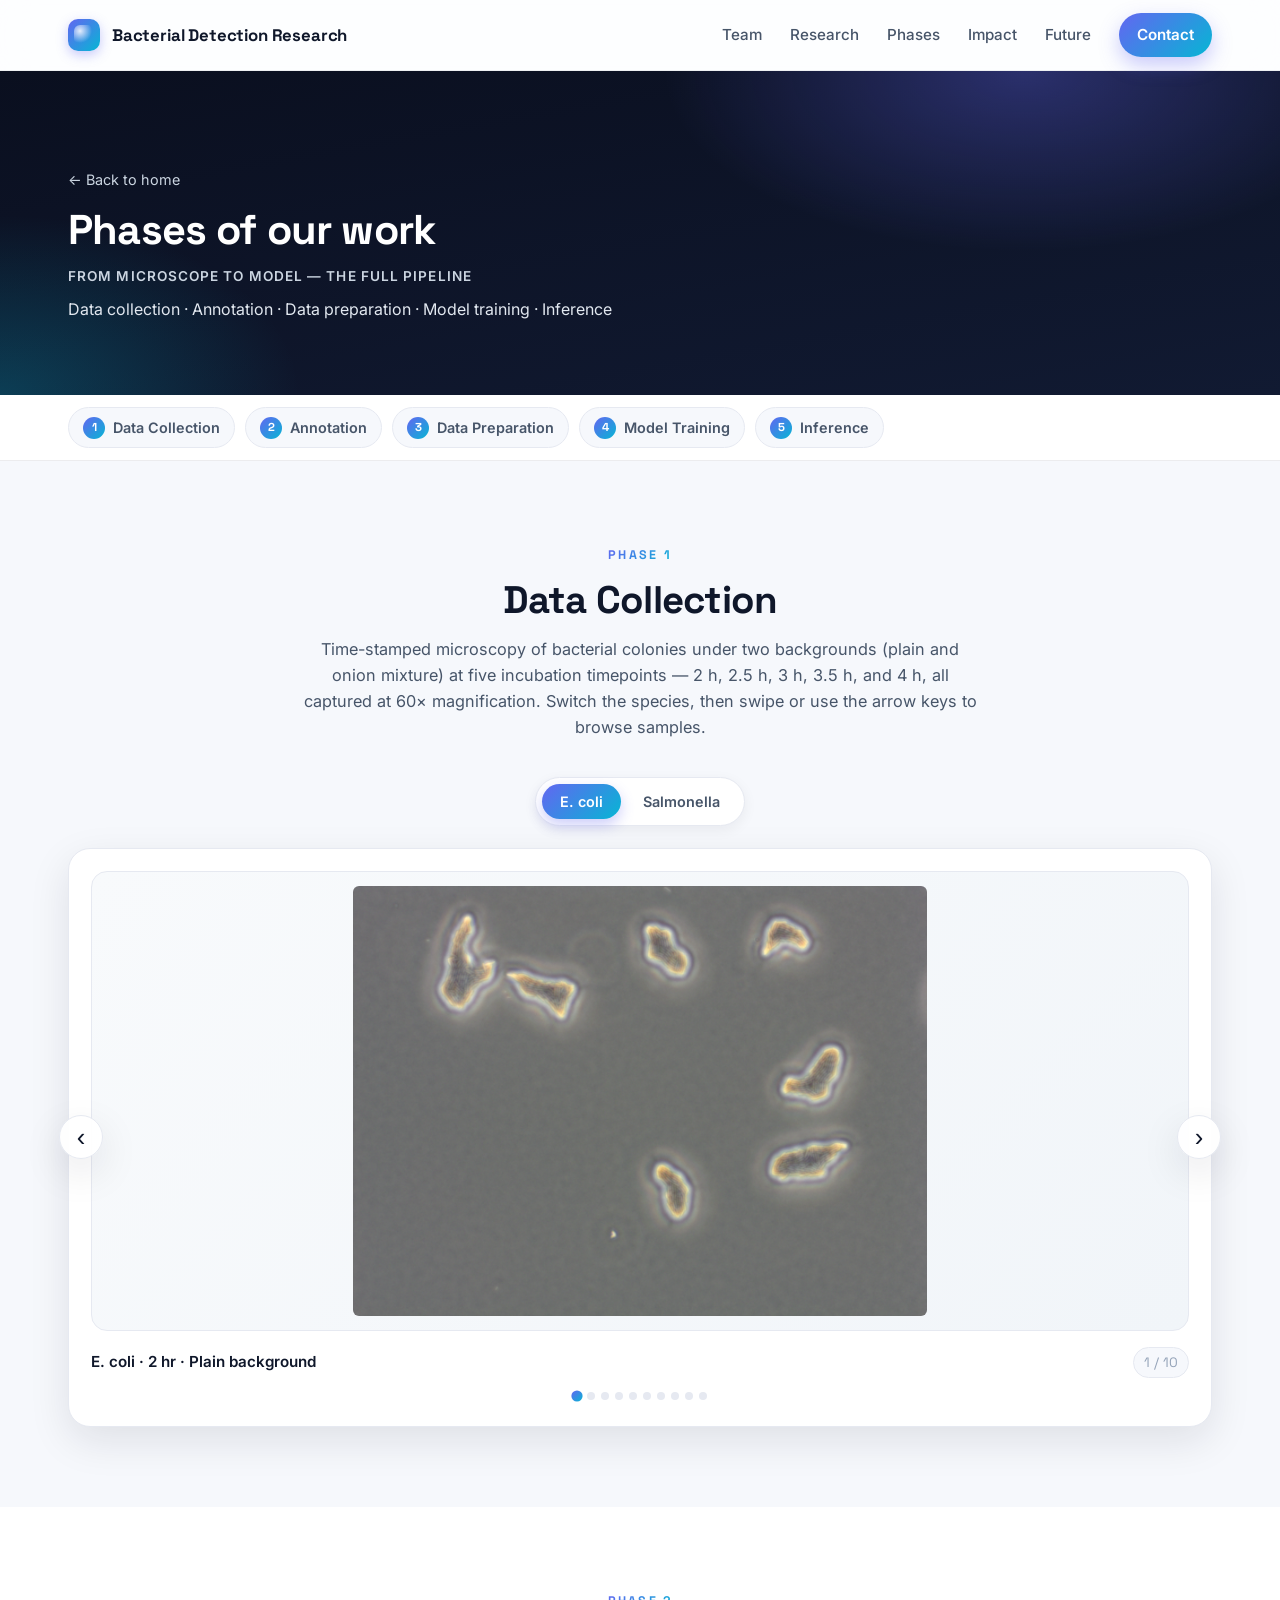
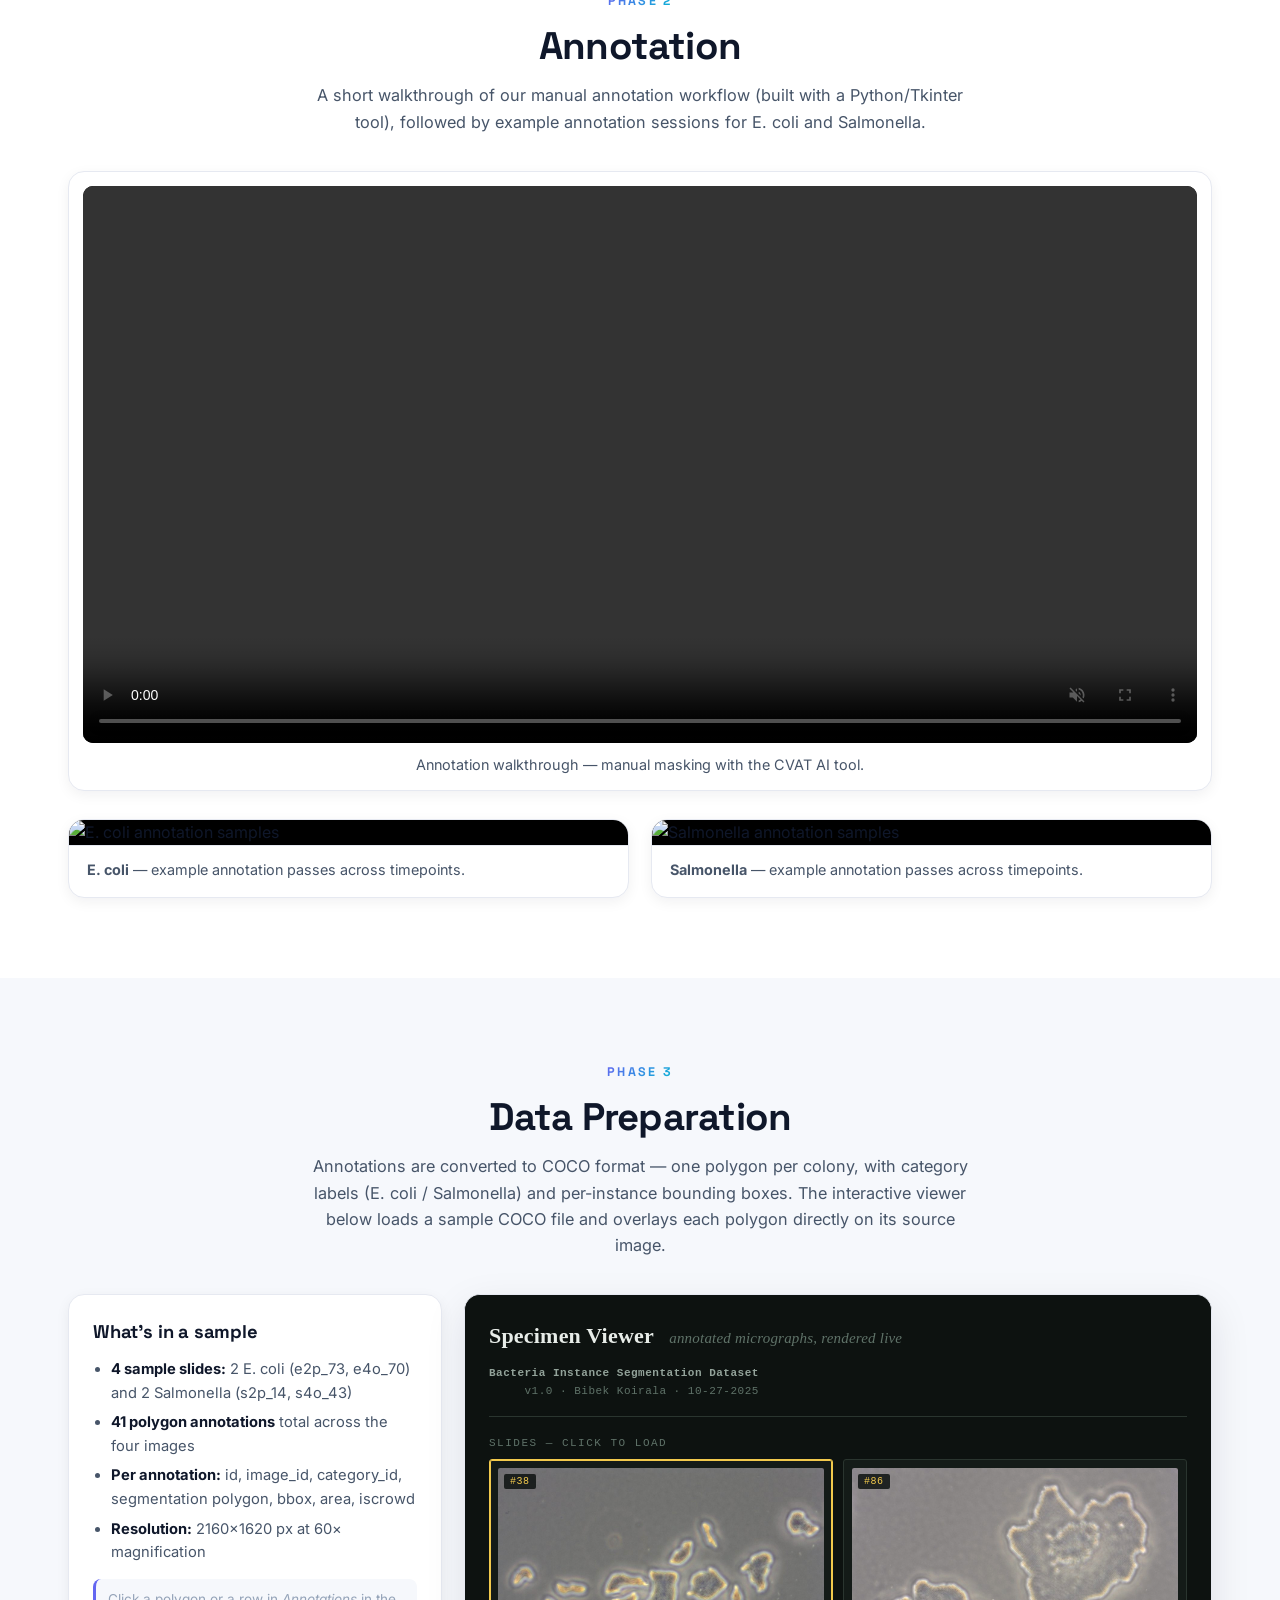
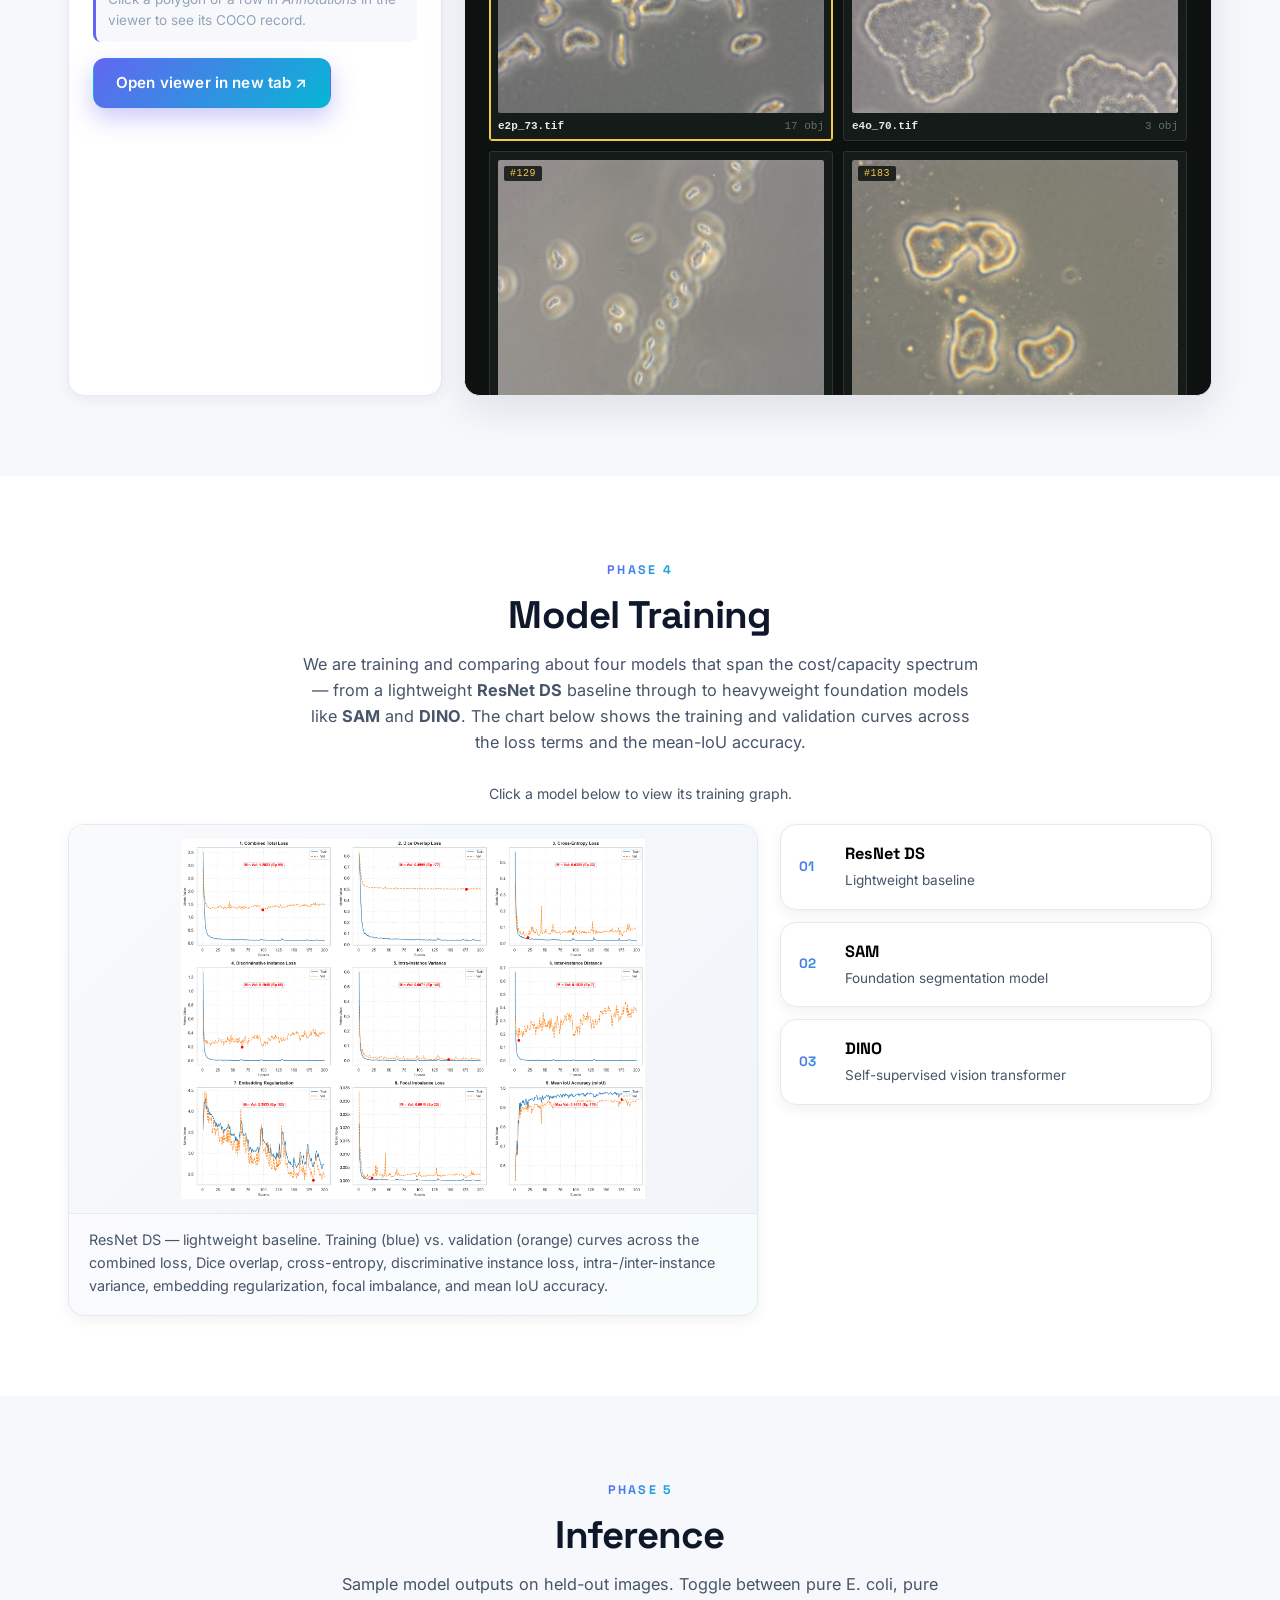
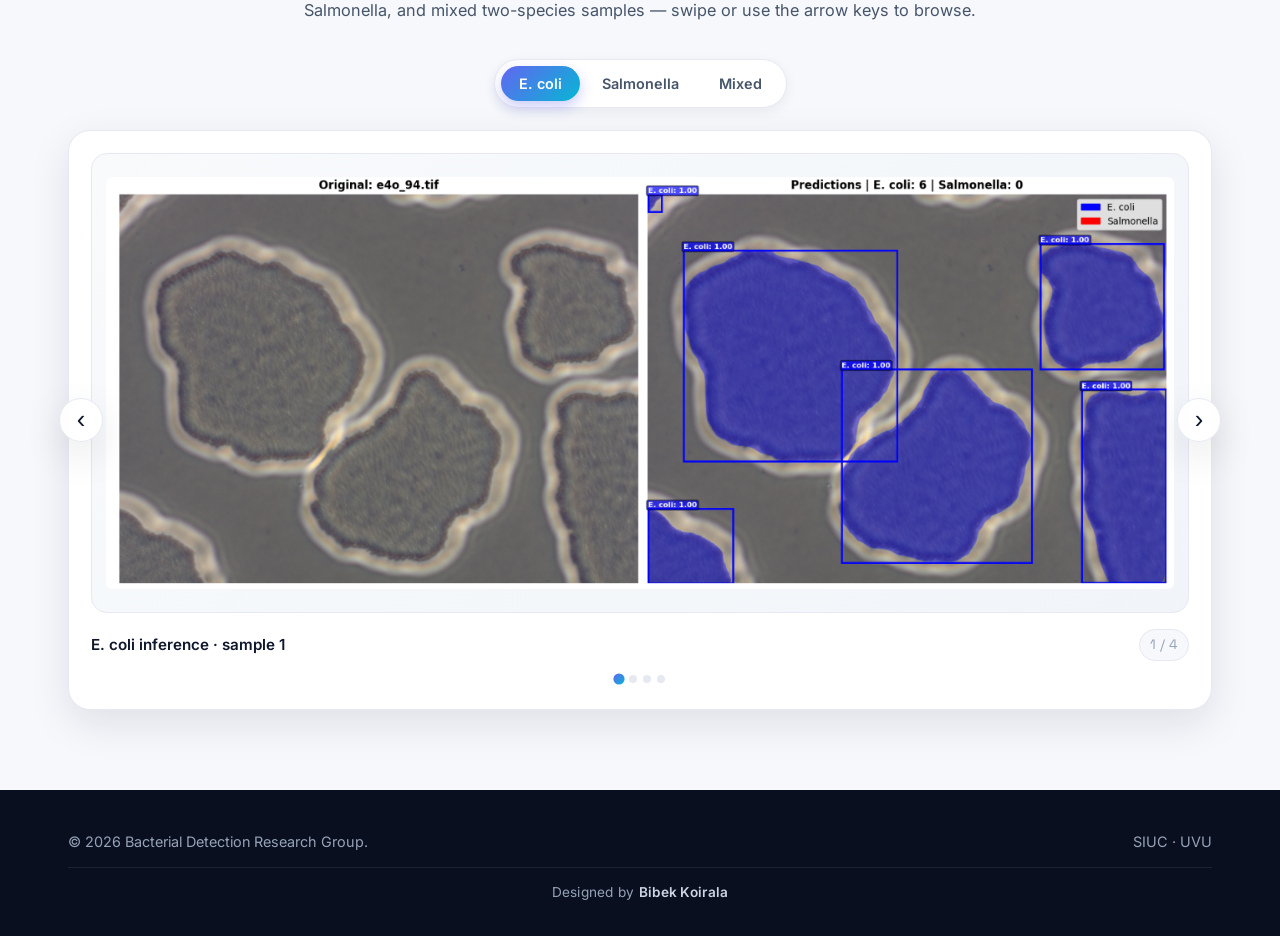
==== phases.html @ 39204893 "new added phases" ====
<!DOCTYPE html>
<html lang="en">
<head>
  <meta charset="UTF-8" />
  <meta name="viewport" content="width=device-width, initial-scale=1" />
  <title>Phases of our work — Bacterial Detection Research Group</title>
  <link rel="preconnect" href="https://fonts.googleapis.com">
  <link rel="preconnect" href="https://fonts.gstatic.com" crossorigin>
  <link href="https://fonts.googleapis.com/css2?family=Inter:wght@400;500;600;700;800&family=Space+Grotesk:wght@500;600;700&display=swap" rel="stylesheet">
  <link rel="stylesheet" href="css/style.css" />
</head>
<body>
  <header class="site-header">
    <div class="container nav">
      <a href="index.html" class="brand">
        <span class="brand-dot"></span>
        <span>Bacterial Detection Research</span>
      </a>
      <nav class="nav-links">
        <a href="index.html#team">Team</a>
        <a href="index.html#research">Research</a>
        <a href="phases.html">Phases</a>
        <a href="index.html#impact">Impact</a>
        <a href="index.html#future">Future</a>
        <a href="index.html#contact" class="nav-cta">Contact</a>
      </nav>
    </div>
  </header>

  <section class="detail-hero">
    <div class="container">
      <a href="index.html" class="back-link">&larr; Back to home</a>
      <h1>Phases of our work</h1>
      <div class="meta">From microscope to model — the full pipeline</div>
      <div class="authors">Data collection · Annotation · Data preparation · Model training · Inference</div>
    </div>
  </section>

  <nav class="phase-nav">
    <div class="container phase-nav-inner">
      <a href="#phase-collection" class="phase-pill"><span class="phase-num">1</span> Data Collection</a>
      <a href="#phase-annotation" class="phase-pill"><span class="phase-num">2</span> Annotation</a>
      <a href="#phase-preparation" class="phase-pill"><span class="phase-num">3</span> Data Preparation</a>
      <a href="#phase-model" class="phase-pill"><span class="phase-num">4</span> Model Training</a>
      <a href="#phase-inference" class="phase-pill"><span class="phase-num">5</span> Inference</a>
    </div>
  </nav>

  <!-- Phase 1 -->
  <section id="phase-collection" class="phase-section reveal">
    <div class="container">
      <div class="phase-head">
        <div class="phase-badge">Phase 1</div>
        <h2 class="section-title">Data Collection</h2>
        <p class="section-sub">
          Time-stamped microscopy of bacterial colonies under two backgrounds (plain and onion mixture) at five
          incubation timepoints &mdash; 2&nbsp;h, 2.5&nbsp;h, 3&nbsp;h, 3.5&nbsp;h, and 4&nbsp;h, all captured at 60&times; magnification.
          Switch the species, then swipe or use the arrow keys to browse samples.
        </p>
      </div>

      <div class="segmented" role="tablist" aria-label="Species">
        <button class="seg-btn active" data-target="collection" data-species="ecoli" role="tab">E.&nbsp;coli</button>
        <button class="seg-btn"        data-target="collection" data-species="salm"  role="tab">Salmonella</button>
      </div>

      <div class="carousel" data-carousel="collection" tabindex="0" aria-roledescription="carousel">
        <button class="car-nav prev" data-carousel-prev aria-label="Previous">&#8249;</button>
        <button class="car-nav next" data-carousel-next aria-label="Next">&#8250;</button>
        <div class="car-frame"><img class="car-img" alt="" /></div>
        <div class="car-meta">
          <div class="car-caption" data-caption></div>
          <div class="car-counter" data-counter></div>
        </div>
        <div class="car-dots" data-dots></div>
      </div>
    </div>
  </section>

  <!-- Phase 2 -->
  <section id="phase-annotation" class="phase-section alt-bg reveal">
    <div class="container">
      <div class="phase-head">
        <div class="phase-badge">Phase 2</div>
        <h2 class="section-title">Annotation</h2>
        <p class="section-sub">
          A short walkthrough of our manual annotation workflow (built with a Python/Tkinter tool),
          followed by example annotation sessions for E.&nbsp;coli and Salmonella.
        </p>
      </div>

      <div class="annotation-video">
        <video id="annotationVideo" controls muted playsinline preload="auto">
          <source src="assets/phases/2.Annotations/annotation_method.mp4" type="video/mp4">
          Your browser does not support the video tag.
        </video>
        <div class="video-caption">Annotation walkthrough &mdash; manual masking with the CVAT AI tool.</div>
      </div>

      <div class="gif-row">
        <figure class="gif-card">
          <img src="assets/phases/2.Annotations/ecoli_annotation_samples.gif" alt="E. coli annotation samples" loading="lazy">
          <figcaption><strong>E.&nbsp;coli</strong> &mdash; example annotation passes across timepoints.</figcaption>
        </figure>
        <figure class="gif-card">
          <img src="assets/phases/2.Annotations/salmonella_annotation_samples.gif" alt="Salmonella annotation samples" loading="lazy">
          <figcaption><strong>Salmonella</strong> &mdash; example annotation passes across timepoints.</figcaption>
        </figure>
      </div>
    </div>
  </section>

  <!-- Phase 3 -->
  <section id="phase-preparation" class="phase-section reveal">
    <div class="container">
      <div class="phase-head">
        <div class="phase-badge">Phase 3</div>
        <h2 class="section-title">Data Preparation</h2>
        <p class="section-sub">
          Annotations are converted to COCO format &mdash; one polygon per colony, with category labels
          (E.&nbsp;coli / Salmonella) and per-instance bounding boxes. The interactive viewer below loads a
          sample COCO file and overlays each polygon directly on its source image.
        </p>
      </div>

      <div class="prep-grid">
        <div class="prep-spec">
          <h3>What's in a sample</h3>
          <ul class="prep-list">
            <li><strong>4 sample slides:</strong> 2 E.&nbsp;coli (e2p_73, e4o_70) and 2 Salmonella (s2p_14, s4o_43)</li>
            <li><strong>41 polygon annotations</strong> total across the four images</li>
            <li><strong>Per annotation:</strong> id, image_id, category_id, segmentation polygon, bbox, area, iscrowd</li>
            <li><strong>Resolution:</strong> 2160&times;1620 px at 60&times; magnification</li>
          </ul>
          <p class="prep-hint">Click a polygon or a row in <em>Annotations</em> in the viewer to see its COCO record.</p>
          <a class="btn btn-primary" href="assets/phases/3.Data%20Preparation/coco_specimen_viewer.html" target="_blank" rel="noopener">Open viewer in new tab &nearr;</a>
        </div>
        <div class="prep-viewer">
          <iframe src="assets/phases/3.Data%20Preparation/coco_specimen_viewer.html"
                  title="COCO Specimen Viewer"
                  loading="lazy"></iframe>
        </div>
      </div>
    </div>
  </section>

  <!-- Phase 4 -->
  <section id="phase-model" class="phase-section alt-bg reveal">
    <div class="container">
      <div class="phase-head">
        <div class="phase-badge">Phase 4</div>
        <h2 class="section-title">Model Training</h2>
        <p class="section-sub">
          We are training and comparing about four models that span the cost/capacity spectrum &mdash; from a
          lightweight <strong>ResNet&nbsp;DS</strong> baseline through to heavyweight foundation models like
          <strong>SAM</strong> and <strong>DINO</strong>. The chart below shows the training and validation
          curves across the loss terms and the mean-IoU accuracy.
        </p>
      </div>

      <p class="model-hint">Click a model below to view its training graph.</p>
      <div class="model-row">
        <figure class="model-figure">
          <div class="fig-img">
            <img id="modelGraphImg" src="assets/phases/4.Model%20Training/losses%20comparison.png" alt="Training and validation curves" loading="lazy">
          </div>
          <figcaption id="modelGraphCaption">ResNet DS — lightweight baseline. Training (blue) vs. validation (orange) curves across the combined loss, Dice overlap, cross-entropy, discriminative instance loss, intra-/inter-instance variance, embedding regularization, focal imbalance, and mean IoU accuracy.</figcaption>
        </figure>
        <div class="model-list" id="modelList">
          <button class="model-chip" data-model="resnetds"
                  data-img="assets/phases/4.Model Training/ResNet_Losses.png"
                  data-caption="ResNet DS — lightweight baseline. Training (blue) vs. validation (orange) curves across the combined loss, Dice overlap, cross-entropy, discriminative instance loss, intra-/inter-instance variance, embedding regularization, focal imbalance, and mean IoU accuracy.">
            <span class="chip-num">01</span>
            <div><strong>ResNet&nbsp;DS</strong><span>Lightweight baseline</span></div>
          </button>
          <button class="model-chip" data-model="sam"
                  data-img="assets/phases/4.Model Training/SAM_losses.png"
                  data-caption="SAM — foundation segmentation model. Training (blue) vs. validation (orange) curves across the loss terms and mean IoU accuracy.">
            <span class="chip-num">02</span>
            <div><strong>SAM</strong><span>Foundation segmentation model</span></div>
          </button>
          <button class="model-chip" data-model="dino"
                  data-img="assets/phases/4.Model Training/DINO_losses.png"
                  data-caption="DINO — self-supervised vision transformer. Training (blue) vs. validation (orange) curves across the loss terms and mean IoU accuracy.">
            <span class="chip-num">03</span>
            <div><strong>DINO</strong><span>Self-supervised vision transformer</span></div>
          </button>
        </div>
      </div>
    </div>
  </section>

  <!-- Phase 5 -->
  <section id="phase-inference" class="phase-section reveal">
    <div class="container">
      <div class="phase-head">
        <div class="phase-badge">Phase 5</div>
        <h2 class="section-title">Inference</h2>
        <p class="section-sub">
          Sample model outputs on held-out images. Toggle between pure E.&nbsp;coli, pure Salmonella, and mixed
          two-species samples &mdash; swipe or use the arrow keys to browse.
        </p>
      </div>

      <div class="segmented" role="tablist" aria-label="Inference species">
        <button class="seg-btn active" data-target="inference" data-species="ecoli" role="tab">E.&nbsp;coli</button>
        <button class="seg-btn"        data-target="inference" data-species="salm"  role="tab">Salmonella</button>
        <button class="seg-btn"        data-target="inference" data-species="mixed" role="tab">Mixed</button>
      </div>

      <div class="carousel" data-carousel="inference" tabindex="0" aria-roledescription="carousel">
        <button class="car-nav prev" data-carousel-prev aria-label="Previous">&#8249;</button>
        <button class="car-nav next" data-carousel-next aria-label="Next">&#8250;</button>
        <div class="car-frame"><img class="car-img" alt="" /></div>
        <div class="car-meta">
          <div class="car-caption" data-caption></div>
          <div class="car-counter" data-counter></div>
        </div>
        <div class="car-dots" data-dots></div>
      </div>
    </div>
  </section>

  <footer class="site-footer">
    <div class="container footer-row">
      <div>&copy; <span id="year"></span> Bacterial Detection Research Group.</div>
      <div>SIUC · UVU</div>
    </div>
    <div class="container">
      <div class="footer-credit">Designed by <a href="https://www.linkedin.com/in/bibek--koirala" target="_blank" rel="noopener">Bibek Koirala</a></div>
    </div>
  </footer>

  <script src="js/phases.js"></script>
</body>
</html>
---- css/style.css ----
:root {
  --bg: #0a0f1f;
  --bg-soft: #0f172a;
  --surface: #ffffff;
  --surface-2: #f6f8fc;
  --surface-3: #eef2f9;
  --text: #0f172a;
  --text-soft: #475569;
  --muted: #94a3b8;

  --brand-1: #6366f1;   /* indigo */
  --brand-2: #06b6d4;   /* cyan   */
  --brand-3: #14b8a6;   /* teal   */
  --accent: #6366f1;
  --danger: #dc2626;

  --border: #e6e9f1;
  --shadow-sm: 0 4px 14px rgba(15, 23, 42, 0.06);
  --shadow: 0 14px 40px rgba(15, 23, 42, 0.10);
  --shadow-lg: 0 30px 70px rgba(15, 23, 42, 0.18);

  --radius: 16px;
  --radius-sm: 10px;
  --radius-lg: 22px;

  --container: 1200px;
  --transition: 220ms cubic-bezier(.2,.6,.2,1);
  --font-sans: "Inter", -apple-system, BlinkMacSystemFont, "Segoe UI", Roboto, sans-serif;
  --font-display: "Space Grotesk", "Inter", sans-serif;
}

* { box-sizing: border-box; }

html, body {
  margin: 0;
  padding: 0;
  font-family: var(--font-sans);
  color: var(--text);
  background: var(--surface-2);
  -webkit-font-smoothing: antialiased;
  line-height: 1.6;
}

html { scroll-behavior: smooth; }

a { color: var(--accent); text-decoration: none; }
a:hover { text-decoration: underline; }

img { max-width: 100%; display: block; }

.container {
  max-width: var(--container);
  margin: 0 auto;
  padding: 0 28px;
}

/* ===== Header / Nav ===== */
.site-header {
  position: sticky; top: 0; z-index: 50;
  background: rgba(255, 255, 255, 0.78);
  backdrop-filter: saturate(180%) blur(16px);
  -webkit-backdrop-filter: saturate(180%) blur(16px);
  border-bottom: 1px solid rgba(15, 23, 42, 0.06);
}
.nav {
  display: flex; align-items: center; justify-content: space-between;
  height: 70px;
}
.brand {
  display: flex; align-items: center; gap: 12px;
  font-family: var(--font-display);
  font-weight: 700; font-size: 1.05rem; letter-spacing: -0.01em;
  color: var(--text);
}
.brand:hover { text-decoration: none; }
.brand-dot {
  width: 32px; height: 32px;
  border-radius: 10px;
  background: linear-gradient(135deg, var(--brand-1), var(--brand-2));
  box-shadow: 0 4px 12px rgba(99, 102, 241, 0.35);
  position: relative;
}
.brand-dot::after {
  content: ""; position: absolute; inset: 6px;
  border-radius: 6px;
  background: radial-gradient(circle at 30% 30%, rgba(255,255,255,0.85), transparent 60%);
}
.nav-links { display: flex; gap: 28px; align-items: center; }
.nav-links a {
  color: var(--text-soft);
  font-weight: 500; font-size: 0.95rem;
  position: relative;
  transition: color var(--transition);
}
.nav-links a:not(.nav-cta):hover { color: var(--text); text-decoration: none; }
.nav-links a:not(.nav-cta)::after {
  content: ""; position: absolute; left: 0; right: 0; bottom: -6px;
  height: 2px; background: linear-gradient(90deg, var(--brand-1), var(--brand-2));
  transform: scaleX(0); transform-origin: left;
  transition: transform var(--transition);
  border-radius: 2px;
}
.nav-links a:not(.nav-cta):hover::after { transform: scaleX(1); }
.nav-links .nav-cta {
  background: linear-gradient(135deg, var(--brand-1), var(--brand-2));
  color: #fff;
  padding: 10px 18px;
  border-radius: 999px;
  font-weight: 600;
  box-shadow: 0 8px 20px rgba(99, 102, 241, 0.35);
  transition: transform var(--transition), box-shadow var(--transition);
}
.nav-links .nav-cta:hover {
  text-decoration: none;
  transform: translateY(-1px);
  box-shadow: 0 12px 28px rgba(99, 102, 241, 0.45);
}

/* ===== Hero ===== */
.hero {
  position: relative;
  color: #fff;
  overflow: hidden;
  background: linear-gradient(170deg, #0a0f1f 0%, #111a32 55%, #0e1a36 100%);
  padding: 110px 0 140px;
}
.hero-bg { position: absolute; inset: 0; pointer-events: none; }
.blob {
  position: absolute;
  border-radius: 50%;
  filter: blur(80px);
  opacity: 0.55;
  mix-blend-mode: screen;
  animation: float 16s ease-in-out infinite;
}
.blob-1 { width: 520px; height: 520px; top: -160px; left: -120px;
  background: radial-gradient(circle, #6366f1, transparent 65%); }
.blob-2 { width: 480px; height: 480px; top: 40px; right: -120px;
  background: radial-gradient(circle, #06b6d4, transparent 65%);
  animation-delay: -6s; }
.blob-3 { width: 420px; height: 420px; bottom: -180px; left: 30%;
  background: radial-gradient(circle, #14b8a6, transparent 65%);
  animation-delay: -10s; }

.grid-overlay {
  position: absolute; inset: 0;
  background-image:
    linear-gradient(rgba(255,255,255,0.04) 1px, transparent 1px),
    linear-gradient(90deg, rgba(255,255,255,0.04) 1px, transparent 1px);
  background-size: 48px 48px;
  mask-image: radial-gradient(ellipse at 50% 30%, #000 30%, transparent 75%);
  -webkit-mask-image: radial-gradient(ellipse at 50% 30%, #000 30%, transparent 75%);
}

@keyframes float {
  0%, 100% { transform: translate3d(0, 0, 0) scale(1); }
  50%      { transform: translate3d(20px, -30px, 0) scale(1.06); }
}

.hero-inner { position: relative; z-index: 2; text-align: center; max-width: 880px; }
.hero-inner { margin-left: auto; margin-right: auto; }
.hero-pill {
  display: inline-flex; align-items: center; gap: 8px;
  background: rgba(255,255,255,0.08);
  border: 1px solid rgba(255,255,255,0.18);
  color: #e2e8f0;
  font-size: 0.8rem;
  font-weight: 500;
  letter-spacing: 0.04em;
  text-transform: uppercase;
  padding: 7px 14px;
  border-radius: 999px;
  backdrop-filter: blur(8px);
  margin-bottom: 22px;
  animation: fadeUp 700ms ease both;
}
.hero h1 {
  font-family: var(--font-display);
  font-size: clamp(2.2rem, 5vw, 3.8rem);
  margin: 0 0 18px;
  line-height: 1.08;
  letter-spacing: -0.025em;
  background: linear-gradient(180deg, #ffffff 0%, #c7d2fe 100%);
  -webkit-background-clip: text;
  background-clip: text;
  color: transparent;
  animation: fadeUp 800ms 80ms ease both;
}
.hero .tagline {
  font-size: clamp(1.05rem, 1.6vw, 1.3rem);
  color: #cbd5e1;
  max-width: 720px;
  margin: 0 auto 18px;
  animation: fadeUp 800ms 160ms ease both;
}
.hero .intro {
  max-width: 720px;
  color: #94a3b8;
  margin: 0 auto;
  animation: fadeUp 800ms 240ms ease both;
}

.hero-actions {
  margin-top: 34px;
  display: flex; gap: 14px; flex-wrap: wrap; justify-content: center;
  animation: fadeUp 800ms 320ms ease both;
}

@keyframes fadeUp {
  from { opacity: 0; transform: translateY(14px); }
  to   { opacity: 1; transform: translateY(0); }
}

.hero-divider {
  position: absolute; left: 0; right: 0; bottom: -1px;
  line-height: 0;
}
.hero-divider svg { width: 100%; height: 80px; display: block; }

/* ===== Buttons ===== */
.btn {
  display: inline-flex; align-items: center; justify-content: center; gap: 8px;
  padding: 12px 22px;
  border-radius: 12px;
  font-weight: 600; font-size: 0.95rem;
  cursor: pointer;
  border: 1px solid transparent;
  transition: transform var(--transition), background var(--transition), box-shadow var(--transition), border-color var(--transition), color var(--transition);
  text-decoration: none;
  letter-spacing: 0.01em;
}
.btn:hover { transform: translateY(-2px); text-decoration: none; }
.btn-primary {
  background: linear-gradient(135deg, var(--brand-1), var(--brand-2));
  color: #fff;
  box-shadow: 0 10px 24px rgba(99, 102, 241, 0.35);
}
.btn-primary:hover { box-shadow: 0 14px 32px rgba(99, 102, 241, 0.5); }
.btn-ghost {
  background: rgba(255,255,255,0.06);
  color: #fff;
  border-color: rgba(255,255,255,0.25);
  backdrop-filter: blur(6px);
}
.btn-ghost:hover { background: rgba(255,255,255,0.12); border-color: #fff; }
.btn-secondary {
  background: var(--surface);
  color: var(--text);
  border: 1px solid var(--border);
}
.btn-secondary:hover { border-color: var(--brand-1); color: var(--brand-1); }
.btn-danger {
  background: #fee2e2;
  color: #991b1b;
  border: 1px solid #fecaca;
}
.btn-danger:hover { background: #fecaca; }

/* ===== Sections ===== */
section { padding: 96px 0; position: relative; }
.alt-bg { background: #fff; }

.section-head { margin-bottom: 48px; text-align: center; }
.eyebrow {
  display: inline-block;
  font-size: 0.75rem; font-weight: 700; letter-spacing: 0.18em;
  text-transform: uppercase;
  background: linear-gradient(135deg, var(--brand-1), var(--brand-2));
  -webkit-background-clip: text;
  background-clip: text;
  color: transparent;
  margin-bottom: 10px;
}
.section-title {
  font-family: var(--font-display);
  font-size: clamp(1.8rem, 3vw, 2.5rem);
  margin: 0 0 14px;
  letter-spacing: -0.02em;
  line-height: 1.15;
}
.section-sub {
  color: var(--text-soft);
  margin: 0 auto;
  max-width: 680px;
  font-size: 1.02rem;
}

/* Reveal-on-scroll */
.reveal { opacity: 0; transform: translateY(24px); transition: opacity 700ms ease, transform 700ms ease; }
.reveal.in { opacity: 1; transform: translateY(0); }

/* ===== Team — single row layout ===== */
.members-row {
  display: grid;
  grid-template-columns: repeat(5, 1fr);
  gap: 22px;
  align-items: stretch;
}
.member-card {
  background: var(--surface);
  border-radius: var(--radius);
  border: 1px solid var(--border);
  overflow: hidden;
  display: flex;
  flex-direction: column;
  position: relative;
  transition: transform var(--transition), box-shadow var(--transition), border-color var(--transition);
  box-shadow: var(--shadow-sm);
}
.member-card::before {
  content: ""; position: absolute; top: 0; left: 0; right: 0; height: 3px;
  background: linear-gradient(90deg, var(--brand-1), var(--brand-2), var(--brand-3));
  opacity: 0; transition: opacity var(--transition);
}
.member-card:hover {
  transform: translateY(-6px);
  box-shadow: var(--shadow-lg);
  border-color: transparent;
}
.member-card:hover::before { opacity: 1; }

.member-photo {
  width: 100%;
  aspect-ratio: 1 / 1;
  background: linear-gradient(135deg, #e0e7ff, #cffafe);
  position: relative;
  overflow: hidden;
}
.member-photo img {
  width: 100%; height: 100%; object-fit: cover;
  transition: transform 500ms ease;
}
.member-card:hover .member-photo img { transform: scale(1.06); }
.member-photo .initials {
  position: absolute; inset: 0;
  display: flex; align-items: center; justify-content: center;
  font-family: var(--font-display);
  font-size: clamp(1.6rem, 3vw, 2.4rem);
  font-weight: 700;
  background: linear-gradient(135deg, var(--brand-1), var(--brand-2));
  -webkit-background-clip: text;
  background-clip: text;
  color: transparent;
  letter-spacing: -0.02em;
}

.member-body {
  padding: 18px 16px 20px;
  display: flex; flex-direction: column; gap: 4px;
  text-align: center;
  flex: 1;
}
.member-name {
  font-family: var(--font-display);
  font-weight: 700; font-size: 1rem;
  letter-spacing: -0.01em;
}
.member-role {
  background: linear-gradient(135deg, var(--brand-1), var(--brand-2));
  -webkit-background-clip: text;
  background-clip: text;
  color: transparent;
  font-size: 0.82rem; font-weight: 600;
}
.member-affil {
  color: var(--text-soft);
  font-size: 0.78rem;
  flex: 1;
  line-height: 1.45;
}
.member-links { display: flex; gap: 8px; justify-content: center; margin-top: 12px; }
.member-links a {
  width: 32px; height: 32px;
  border-radius: 50%;
  background: var(--surface-2);
  border: 1px solid var(--border);
  display: inline-flex; align-items: center; justify-content: center;
  color: var(--text-soft);
  transition: background var(--transition), color var(--transition), transform var(--transition);
}
.member-links a:hover {
  background: linear-gradient(135deg, var(--brand-1), var(--brand-2));
  color: #fff; border-color: transparent;
  transform: translateY(-2px);
  text-decoration: none;
}
.member-links a svg { width: 15px; height: 15px; }

/* ===== Research cards ===== */
.research-grid {
  display: grid;
  grid-template-columns: repeat(auto-fit, minmax(320px, 1fr));
  gap: 24px;
}
.research-card {
  background: var(--surface);
  border-radius: var(--radius);
  border: 1px solid var(--border);
  overflow: hidden;
  display: flex;
  flex-direction: column;
  transition: transform var(--transition), box-shadow var(--transition), border-color var(--transition);
  position: relative;
  box-shadow: var(--shadow-sm);
}
.research-card:hover {
  transform: translateY(-6px);
  box-shadow: var(--shadow-lg);
  border-color: transparent;
}
.research-card .cover {
  aspect-ratio: 16 / 9;
  background: linear-gradient(135deg, #eef2ff, #ecfeff);
  position: relative;
  overflow: hidden;
  display: flex;
  align-items: center;
  justify-content: center;
  padding: 10px;
}
.research-card .cover img {
  max-width: 100%;
  max-height: 100%;
  width: auto;
  height: auto;
  object-fit: contain;
  transition: transform 600ms ease;
}
.research-card:hover .cover img { transform: scale(1.03); }
.research-card .body { padding: 22px 22px 24px; flex: 1; display: flex; flex-direction: column; }
.research-card .meta {
  color: var(--muted);
  font-size: 0.78rem;
  margin: 0 0 10px;
  text-transform: uppercase;
  letter-spacing: 0.08em;
  font-weight: 600;
}
.research-card h3 {
  font-family: var(--font-display);
  margin: 0 0 10px;
  font-size: 1.15rem;
  line-height: 1.32;
  letter-spacing: -0.01em;
}
.research-card .authors { color: var(--text-soft); font-size: 0.88rem; margin: 0 0 14px; }
.research-card .tags { display: flex; flex-wrap: wrap; gap: 6px; margin: 0 0 18px; }
.tag {
  background: linear-gradient(135deg, rgba(99,102,241,0.12), rgba(6,182,212,0.12));
  color: #4338ca;
  border: 1px solid rgba(99, 102, 241, 0.18);
  border-radius: 999px;
  font-size: 0.72rem;
  font-weight: 600;
  padding: 4px 10px;
  letter-spacing: 0.01em;
}
.research-card .actions { margin-top: auto; display: flex; gap: 8px; flex-wrap: wrap; }
.research-card .actions .btn { padding: 9px 14px; font-size: 0.85rem; }

/* ===== Gallery ===== */
.gallery-grid {
  display: grid;
  grid-template-columns: repeat(auto-fit, minmax(280px, 1fr));
  gap: 18px;
}
.gallery-item {
  background: var(--surface);
  border-radius: var(--radius);
  border: 1px solid var(--border);
  overflow: hidden;
  box-shadow: var(--shadow-sm);
  transition: transform var(--transition), box-shadow var(--transition);
}
.gallery-item:hover { transform: translateY(-4px); box-shadow: var(--shadow); }
.gallery-item .thumb {
  width: 100%;
  aspect-ratio: 4 / 3;
  background: linear-gradient(135deg, #eef2ff, #ecfeff);
  display: flex;
  align-items: center;
  justify-content: center;
  overflow: hidden;
  padding: 8px;
}
.gallery-item img {
  max-width: 100%;
  max-height: 100%;
  width: auto;
  height: auto;
  object-fit: contain;
  transition: transform 600ms ease;
}
.gallery-item:hover img { transform: scale(1.03); }
.gallery-item .caption {
  padding: 12px 16px;
  font-size: 0.85rem;
  color: var(--text-soft);
}

/* ===== Detail page ===== */
.detail-hero {
  background: linear-gradient(170deg, #0a0f1f 0%, #111a32 100%);
  color: #fff;
  padding: 96px 0 72px;
  position: relative;
  overflow: hidden;
}
.detail-hero::before {
  content: ""; position: absolute; inset: 0;
  background:
    radial-gradient(600px 300px at 80% 0%, rgba(99,102,241,0.35), transparent 60%),
    radial-gradient(500px 300px at 0% 100%, rgba(6,182,212,0.25), transparent 60%);
  pointer-events: none;
}
.detail-hero .container { position: relative; }
.detail-hero h1 {
  font-family: var(--font-display);
  font-size: clamp(1.8rem, 3.5vw, 2.6rem);
  margin: 12px 0;
  letter-spacing: -0.02em;
  line-height: 1.18;
}
.detail-hero .meta { color: #cbd5e1; font-size: 0.85rem; text-transform: uppercase; letter-spacing: 0.08em; font-weight: 600; }
.detail-hero .authors { color: #e2e8f0; margin: 10px 0 0; }
.detail-body { padding: 64px 0 80px; }
.detail-body h2 { margin-top: 36px; font-family: var(--font-display); letter-spacing: -0.01em; }
.detail-body .lead { font-size: 1.08rem; color: var(--text-soft); }
.highlights {
  background: linear-gradient(135deg, rgba(99,102,241,0.05), rgba(6,182,212,0.05));
  border: 1px solid var(--border);
  border-left: 4px solid var(--brand-1);
  border-radius: var(--radius);
  padding: 20px 26px;
  margin: 20px 0 30px;
}
.highlights ul { padding-left: 20px; margin: 8px 0; }
.highlights li { margin-bottom: 6px; }
.detail-cover {
  width: 100%; max-height: 460px; object-fit: cover;
  border-radius: var(--radius);
  margin: 26px 0;
  box-shadow: var(--shadow);
}
.back-link {
  color: #cbd5e1; font-size: 0.9rem;
  display: inline-flex; align-items: center; gap: 6px;
}
.back-link:hover { color: #fff; }

/* ===== Paper figures ===== */
.figures-list {
  display: grid;
  grid-template-columns: repeat(2, minmax(0, 1fr));
  gap: 24px;
  margin: 16px 0 8px;
}
@media (max-width: 760px) {
  .figures-list { grid-template-columns: 1fr; gap: 20px; }
}
.paper-figure {
  margin: 0;
  background: var(--surface);
  border: 1px solid var(--border);
  border-radius: var(--radius);
  overflow: hidden;
  box-shadow: var(--shadow-sm);
  transition: transform var(--transition), box-shadow var(--transition);
  display: flex;
  flex-direction: column;
}
.paper-figure:hover { transform: translateY(-3px); box-shadow: var(--shadow); }
.paper-figure .fig-img {
  background: linear-gradient(135deg, #f8fafc, #f1f5f9);
  height: 280px;
  display: flex;
  align-items: center;
  justify-content: center;
  padding: 12px;
  overflow: hidden;
}
.paper-figure img {
  max-width: 100%;
  max-height: 100%;
  width: auto;
  height: auto;
  object-fit: contain;
  display: block;
}
.paper-figure figcaption {
  padding: 14px 20px 18px;
  font-size: 0.9rem;
  color: var(--text-soft);
  border-top: 1px solid var(--border);
  background: linear-gradient(135deg, rgba(99,102,241,0.03), rgba(6,182,212,0.03));
  flex: 1;
  line-height: 1.5;
}
.paper-figure figcaption strong {
  color: var(--text);
  font-weight: 700;
  margin-right: 4px;
}

/* ===== Footer ===== */
.site-footer {
  background: #0a0f1f;
  color: #94a3b8;
  padding: 40px 0 32px;
  font-size: 0.9rem;
}
.site-footer a { color: #cbd5e1; }
.footer-row { display: flex; justify-content: space-between; gap: 16px; flex-wrap: wrap; align-items: center; }

/* ===== Dashboard ===== */
.dash-shell { padding: 48px 0 80px; }
.dash-header {
  display: flex; align-items: center; justify-content: space-between; gap: 16px; flex-wrap: wrap;
  margin-bottom: 28px;
}
.dash-header h1 {
  font-family: var(--font-display);
  font-size: 1.7rem; letter-spacing: -0.02em;
}
.dash-tabs {
  display: flex; gap: 4px; flex-wrap: wrap;
  margin-bottom: 24px;
  background: var(--surface);
  border: 1px solid var(--border);
  padding: 6px;
  border-radius: 999px;
  width: fit-content;
  box-shadow: var(--shadow-sm);
}
.dash-tab {
  padding: 9px 18px;
  border: none;
  background: transparent;
  font-weight: 600;
  color: var(--text-soft);
  cursor: pointer;
  border-radius: 999px;
  font-size: 0.9rem;
  transition: background var(--transition), color var(--transition);
}
.dash-tab:hover { color: var(--text); }
.dash-tab.active {
  color: #fff;
  background: linear-gradient(135deg, var(--brand-1), var(--brand-2));
  box-shadow: 0 6px 14px rgba(99, 102, 241, 0.35);
}

.panel {
  background: var(--surface);
  border: 1px solid var(--border);
  border-radius: var(--radius);
  padding: 28px;
  box-shadow: var(--shadow);
}
.panel + .panel { margin-top: 20px; }
.panel h2 {
  margin-top: 0;
  font-family: var(--font-display);
  letter-spacing: -0.01em;
}

/* Forms */
.form-grid {
  display: grid; gap: 16px;
  grid-template-columns: repeat(auto-fit, minmax(240px, 1fr));
}
.form-row { display: flex; flex-direction: column; gap: 6px; }
.form-row.full { grid-column: 1 / -1; }
label { font-weight: 600; font-size: 0.85rem; color: var(--text); }
input[type="text"],
input[type="url"],
input[type="email"],
input[type="password"],
input[type="number"],
textarea,
select {
  font: inherit;
  padding: 11px 14px;
  border: 1px solid var(--border);
  border-radius: var(--radius-sm);
  background: var(--surface-2);
  color: var(--text);
  transition: border-color var(--transition), background var(--transition), box-shadow var(--transition);
}
input:focus, textarea:focus, select:focus {
  outline: none;
  border-color: var(--brand-1);
  background: #fff;
  box-shadow: 0 0 0 4px rgba(99, 102, 241, 0.14);
}
textarea { min-height: 100px; resize: vertical; }

input[type="file"] {
  padding: 10px;
  border: 1px dashed var(--border);
  border-radius: var(--radius-sm);
  background: var(--surface-2);
  font-size: 0.88rem;
  cursor: pointer;
}

/* Item list inside dashboard */
.item-list { display: flex; flex-direction: column; gap: 12px; margin-top: 20px; }
.item-row {
  display: flex; gap: 16px; align-items: center;
  background: var(--surface-2);
  border: 1px solid var(--border);
  border-radius: var(--radius-sm);
  padding: 14px 16px;
  transition: border-color var(--transition), background var(--transition);
}
.item-row:hover { border-color: var(--brand-1); background: #fff; }
.item-thumb {
  width: 64px; height: 64px;
  flex-shrink: 0;
  border-radius: 12px;
  background: linear-gradient(135deg, #e0e7ff, #cffafe);
  overflow: hidden;
  position: relative;
}
.item-thumb img { width: 100%; height: 100%; object-fit: cover; }
.item-thumb .initials {
  position: absolute; inset: 0;
  display: flex; align-items: center; justify-content: center;
  background: linear-gradient(135deg, var(--brand-1), var(--brand-2));
  -webkit-background-clip: text;
  background-clip: text;
  color: transparent;
  font-weight: 700;
  font-family: var(--font-display);
}
.item-meta { flex: 1; min-width: 0; }
.item-meta .t { font-weight: 600; }
.item-meta .s { color: var(--text-soft); font-size: 0.85rem; overflow: hidden; text-overflow: ellipsis; }
.item-actions { display: flex; gap: 8px; flex-wrap: wrap; }
.item-actions .btn { padding: 8px 12px; font-size: 0.85rem; }

/* Login screen */
.login-shell {
  min-height: 78vh;
  display: flex; align-items: center; justify-content: center;
  padding: 40px 24px;
  background:
    radial-gradient(700px 400px at 20% 10%, rgba(99,102,241,0.10), transparent 60%),
    radial-gradient(600px 400px at 80% 80%, rgba(6,182,212,0.10), transparent 60%);
}
.login-card {
  background: var(--surface);
  border: 1px solid var(--border);
  border-radius: var(--radius);
  box-shadow: var(--shadow-lg);
  padding: 32px;
  width: 100%;
  max-width: 400px;
}
.login-card h1 {
  margin-top: 0;
  font-family: var(--font-display);
  font-size: 1.5rem;
  letter-spacing: -0.01em;
}
.login-card p { color: var(--text-soft); font-size: 0.9rem; margin-top: 0; }

/* Empty state */
.empty {
  text-align: center;
  padding: 44px 24px;
  color: var(--text-soft);
  background: var(--surface-2);
  border: 1px dashed var(--border);
  border-radius: var(--radius);
}

/* Toast */
.toast {
  position: fixed; bottom: 24px; right: 24px;
  background: var(--text);
  color: #fff;
  padding: 12px 18px;
  border-radius: 12px;
  z-index: 200;
  opacity: 0;
  transform: translateY(10px);
  pointer-events: none;
  transition: opacity 200ms, transform 200ms;
  font-size: 0.9rem;
  box-shadow: var(--shadow-lg);
}
.toast.show { opacity: 1; transform: translateY(0); }

/* ===== Responsive ===== */
@media (max-width: 1080px) {
  .members-row {
    grid-template-columns: repeat(5, minmax(0, 1fr));
    gap: 14px;
  }
  .member-body { padding: 14px 12px 16px; }
}
@media (max-width: 820px) {
  .members-row { grid-template-columns: repeat(3, 1fr); }
  .nav-links a:not(.nav-cta) { display: none; }
  section { padding: 72px 0; }
  .hero { padding: 90px 0 110px; }
}
@media (max-width: 520px) {
  .members-row { grid-template-columns: repeat(2, 1fr); }
  .footer-row { flex-direction: column; align-items: flex-start; }
}

/* ===== Phases page ===== */
.phase-nav {
  position: sticky;
  top: 70px;
  z-index: 20;
  background: rgba(255,255,255,0.92);
  backdrop-filter: saturate(180%) blur(14px);
  -webkit-backdrop-filter: saturate(180%) blur(14px);
  border-bottom: 1px solid rgba(15,23,42,0.08);
}
.phase-nav-inner {
  display: flex;
  gap: 10px;
  overflow-x: auto;
  padding: 12px 28px;
  scroll-snap-type: x mandatory;
}
.phase-nav-inner::-webkit-scrollbar { height: 4px; }
.phase-nav-inner::-webkit-scrollbar-thumb { background: var(--border); border-radius: 2px; }
.phase-pill {
  display: inline-flex;
  align-items: center;
  gap: 8px;
  white-space: nowrap;
  scroll-snap-align: start;
  padding: 8px 14px;
  border-radius: 999px;
  background: var(--surface-2);
  border: 1px solid var(--border);
  color: var(--text-soft);
  font-weight: 600;
  font-size: 0.9rem;
  transition: background var(--transition), color var(--transition), border-color var(--transition);
}
.phase-pill:hover {
  text-decoration: none;
  background: #fff;
  border-color: var(--brand-1);
  color: var(--brand-1);
}
.phase-pill .phase-num {
  display: inline-flex;
  align-items: center;
  justify-content: center;
  width: 22px; height: 22px;
  border-radius: 50%;
  background: linear-gradient(135deg, var(--brand-1), var(--brand-2));
  color: #fff;
  font-size: 0.72rem;
  font-weight: 700;
  font-family: var(--font-display);
}

.phase-section { padding: 80px 0; }
.phase-head { text-align: center; margin-bottom: 36px; }
.phase-badge {
  display: inline-block;
  font-family: var(--font-display);
  font-size: 0.78rem;
  font-weight: 700;
  letter-spacing: 0.18em;
  text-transform: uppercase;
  background: linear-gradient(135deg, var(--brand-1), var(--brand-2));
  -webkit-background-clip: text;
  background-clip: text;
  color: transparent;
  margin-bottom: 12px;
}
.phase-head .section-title { margin-bottom: 14px; }
.phase-head .section-sub   { margin: 0 auto; }

/* ===== Segmented control (species switcher) ===== */
.segmented {
  display: inline-flex;
  gap: 4px;
  padding: 6px;
  background: var(--surface);
  border: 1px solid var(--border);
  border-radius: 999px;
  box-shadow: var(--shadow-sm);
  margin: 0 auto 22px;
  width: fit-content;
}
.segmented {
  display: flex;
  justify-content: center;
  margin-left: auto;
  margin-right: auto;
}
.seg-btn {
  border: none;
  background: transparent;
  font-family: inherit;
  font-weight: 600;
  font-size: 0.9rem;
  padding: 9px 18px;
  border-radius: 999px;
  cursor: pointer;
  color: var(--text-soft);
  transition: background var(--transition), color var(--transition);
}
.seg-btn:hover { color: var(--text); }
.seg-btn.active {
  background: linear-gradient(135deg, var(--brand-1), var(--brand-2));
  color: #fff;
  box-shadow: 0 6px 14px rgba(99,102,241,0.32);
}

/* ===== Carousel ===== */
.carousel {
  position: relative;
  background: var(--surface);
  border: 1px solid var(--border);
  border-radius: var(--radius-lg);
  box-shadow: var(--shadow);
  padding: 22px 22px 26px;
  user-select: none;
  outline: none;
}
.carousel:focus-visible { box-shadow: 0 0 0 4px rgba(99,102,241,0.20), var(--shadow); }
.car-frame {
  background: linear-gradient(135deg, #f8fafc, #f1f5f9);
  border-radius: var(--radius);
  border: 1px solid var(--border);
  display: flex;
  align-items: center;
  justify-content: center;
  overflow: hidden;
  height: 460px;
  padding: 14px;
}
.car-img {
  max-width: 100%;
  max-height: 100%;
  width: auto;
  height: auto;
  object-fit: contain;
  display: block;
  border-radius: 6px;
  transition: opacity 200ms ease;
}
.car-meta {
  display: flex;
  justify-content: space-between;
  align-items: center;
  gap: 16px;
  margin-top: 16px;
  flex-wrap: wrap;
}
.car-caption {
  font-size: 0.95rem;
  color: var(--text);
  font-weight: 600;
}
.car-counter {
  font-family: var(--font-display);
  font-size: 0.85rem;
  color: var(--muted);
  background: var(--surface-2);
  padding: 4px 10px;
  border-radius: 999px;
  border: 1px solid var(--border);
}
.car-dots {
  display: flex;
  justify-content: center;
  gap: 6px;
  margin-top: 14px;
  flex-wrap: wrap;
}
.car-dot {
  width: 8px; height: 8px;
  border-radius: 50%;
  border: 0;
  background: var(--border);
  cursor: pointer;
  padding: 0;
  transition: background var(--transition), transform var(--transition);
}
.car-dot:hover { background: var(--muted); }
.car-dot.active {
  background: linear-gradient(135deg, var(--brand-1), var(--brand-2));
  transform: scale(1.4);
}
.car-nav {
  position: absolute;
  top: 50%;
  transform: translateY(-50%);
  background: rgba(255,255,255,0.95);
  border: 1px solid var(--border);
  width: 44px; height: 44px;
  border-radius: 50%;
  font-size: 1.6rem;
  line-height: 1;
  color: var(--text);
  cursor: pointer;
  display: flex;
  align-items: center;
  justify-content: center;
  z-index: 5;
  box-shadow: var(--shadow);
  transition: background var(--transition), transform var(--transition);
}
.car-nav.prev { left: -10px; }
.car-nav.next { right: -10px; }
.car-nav:hover {
  background: linear-gradient(135deg, var(--brand-1), var(--brand-2));
  color: #fff;
  transform: translateY(-50%) scale(1.06);
}

/* ===== Annotation phase ===== */
.annotation-video {
  background: var(--surface);
  border: 1px solid var(--border);
  border-radius: var(--radius);
  padding: 14px;
  box-shadow: var(--shadow-sm);
  margin-bottom: 28px;
}
.annotation-video video {
  width: 100%;
  height: auto;
  border-radius: 10px;
  background: #000;
  display: block;
}
.video-caption {
  text-align: center;
  margin-top: 10px;
  font-size: 0.9rem;
  color: var(--text-soft);
}
.gif-row {
  display: grid;
  grid-template-columns: repeat(2, minmax(0, 1fr));
  gap: 22px;
}
@media (max-width: 760px) {
  .gif-row { grid-template-columns: 1fr; }
}
.gif-card {
  margin: 0;
  background: var(--surface);
  border: 1px solid var(--border);
  border-radius: var(--radius);
  overflow: hidden;
  box-shadow: var(--shadow-sm);
  display: flex;
  flex-direction: column;
}
.gif-card img {
  width: 100%;
  display: block;
  background: #000;
}
.gif-card figcaption {
  padding: 12px 18px 16px;
  font-size: 0.9rem;
  color: var(--text-soft);
  border-top: 1px solid var(--border);
}

/* ===== Data Preparation phase ===== */
.prep-grid {
  display: grid;
  grid-template-columns: minmax(280px, 1fr) 2fr;
  gap: 22px;
}
@media (max-width: 960px) {
  .prep-grid { grid-template-columns: 1fr; }
}
.prep-spec {
  background: var(--surface);
  border: 1px solid var(--border);
  border-radius: var(--radius);
  padding: 22px 24px;
  box-shadow: var(--shadow-sm);
}
.prep-spec h3 {
  margin: 0 0 12px;
  font-family: var(--font-display);
  font-size: 1.15rem;
  letter-spacing: -0.01em;
}
.prep-list { padding-left: 18px; margin: 8px 0 14px; color: var(--text-soft); }
.prep-list li { margin-bottom: 6px; font-size: 0.92rem; }
.prep-list li strong { color: var(--text); }
.prep-hint {
  font-size: 0.85rem;
  color: var(--muted);
  background: var(--surface-2);
  padding: 10px 12px;
  border-radius: 8px;
  border-left: 3px solid var(--brand-1);
  margin: 0 0 16px;
}
.prep-viewer {
  position: relative;
  background: #0d1210;
  border: 1px solid var(--border);
  border-radius: var(--radius);
  overflow: hidden;
  box-shadow: var(--shadow);
  min-height: 640px;
}
.prep-viewer iframe {
  width: 100%;
  height: 700px;
  border: 0;
  display: block;
}

/* ===== Model Training phase ===== */
.model-row {
  display: grid;
  grid-template-columns: 1.6fr 1fr;
  gap: 22px;
  align-items: stretch;
}
@media (max-width: 960px) {
  .model-row { grid-template-columns: 1fr; }
}
.model-figure {
  margin: 0;
  background: var(--surface);
  border: 1px solid var(--border);
  border-radius: var(--radius);
  box-shadow: var(--shadow-sm);
  overflow: hidden;
  display: flex;
  flex-direction: column;
}
.model-figure .fig-img {
  background: linear-gradient(135deg, #f8fafc, #f1f5f9);
  display: flex;
  align-items: center;
  justify-content: center;
  padding: 14px;
  min-height: 340px;
}
.model-figure .fig-img img {
  max-width: 100%;
  max-height: 360px;
  width: auto;
  height: auto;
  object-fit: contain;
}
.model-figure figcaption {
  padding: 14px 20px 18px;
  font-size: 0.9rem;
  color: var(--text-soft);
  border-top: 1px solid var(--border);
  background: linear-gradient(135deg, rgba(99,102,241,0.03), rgba(6,182,212,0.03));
}
.model-list {
  display: flex;
  flex-direction: column;
  gap: 12px;
}
.model-chip {
  display: flex;
  align-items: center;
  gap: 14px;
  background: var(--surface);
  border: 1px solid var(--border);
  border-radius: var(--radius);
  padding: 16px 18px;
  box-shadow: var(--shadow-sm);
  transition: transform var(--transition), border-color var(--transition), box-shadow var(--transition);
}
.model-chip:hover {
  transform: translateY(-2px);
  border-color: var(--brand-1);
  box-shadow: var(--shadow);
}
.model-chip .chip-num {
  font-family: var(--font-display);
  font-weight: 700;
  font-size: 0.85rem;
  background: linear-gradient(135deg, var(--brand-1), var(--brand-2));
  -webkit-background-clip: text;
  background-clip: text;
  color: transparent;
  width: 32px;
  flex-shrink: 0;
}
.model-chip strong { font-family: var(--font-display); font-size: 1.02rem; display: block; }
.model-chip span   { color: var(--text-soft); font-size: 0.85rem; }

/* ===== Responsive carousel tweaks ===== */
@media (max-width: 760px) {
  .car-frame   { height: 340px; padding: 10px; }
  .car-nav     { width: 38px; height: 38px; font-size: 1.4rem; }
  .car-nav.prev { left: 6px; }
  .car-nav.next { right: 6px; }
  .phase-section { padding: 60px 0; }
}


/* ===== Impact section ===== */
.impact-grid {
  display: grid;
  grid-template-columns: repeat(auto-fit, minmax(240px, 1fr));
  gap: 22px;
}
.impact-card {
  background: var(--surface);
  border: 1px solid var(--border);
  border-radius: var(--radius);
  padding: 28px 26px;
  box-shadow: var(--shadow-sm);
  transition: transform var(--transition), box-shadow var(--transition), border-color var(--transition);
  position: relative;
}
.impact-card::before {
  content: ""; position: absolute; top: 0; left: 0; right: 0; height: 3px;
  background: linear-gradient(90deg, var(--brand-1), var(--brand-2), var(--brand-3));
  border-radius: var(--radius) var(--radius) 0 0;
  opacity: 0; transition: opacity var(--transition);
}
.impact-card:hover {
  transform: translateY(-4px);
  box-shadow: var(--shadow);
  border-color: transparent;
}
.impact-card:hover::before { opacity: 1; }
.impact-icon {
  width: 52px; height: 52px;
  display: inline-flex; align-items: center; justify-content: center;
  font-size: 1.7rem;
  border-radius: 14px;
  background: linear-gradient(135deg, rgba(99,102,241,0.12), rgba(6,182,212,0.12));
  color: var(--brand-1);
  margin-bottom: 14px;
}
.impact-card h3 {
  font-family: var(--font-display);
  font-size: 1.1rem;
  letter-spacing: -0.01em;
  margin: 0 0 8px;
}
.impact-card p {
  color: var(--text-soft);
  font-size: 0.93rem;
  margin: 0;
  line-height: 1.6;
}

/* ===== Future / Sustainability section ===== */
.future-grid {
  display: grid;
  grid-template-columns: repeat(auto-fit, minmax(260px, 1fr));
  gap: 20px;
}
.future-card {
  background: var(--surface);
  border: 1px solid var(--border);
  border-radius: var(--radius);
  padding: 26px;
  box-shadow: var(--shadow-sm);
  position: relative;
  transition: transform var(--transition), box-shadow var(--transition), border-color var(--transition);
  overflow: hidden;
}
.future-card:hover {
  transform: translateY(-4px);
  box-shadow: var(--shadow);
  border-color: var(--brand-1);
}
.future-num {
  font-family: var(--font-display);
  font-weight: 700;
  font-size: 1.8rem;
  background: linear-gradient(135deg, var(--brand-1), var(--brand-2));
  -webkit-background-clip: text;
  background-clip: text;
  color: transparent;
  letter-spacing: -0.02em;
  margin-bottom: 8px;
  display: block;
  line-height: 1;
}
.future-card h3 {
  font-family: var(--font-display);
  font-size: 1.05rem;
  letter-spacing: -0.01em;
  margin: 0 0 8px;
}
.future-card p {
  color: var(--text-soft);
  font-size: 0.92rem;
  margin: 0;
  line-height: 1.6;
}
.future-card em { color: var(--text); font-style: italic; }

/* ===== Model chip — clickable styling ===== */
.model-chip {
  border: 1px solid var(--border);
  cursor: pointer;
  text-align: left;
  font: inherit;
  width: 100%;
  position: relative;
}
.model-chip.active {
  border-color: var(--brand-1);
  box-shadow: 0 0 0 3px rgba(99,102,241,0.18), var(--shadow-sm);
  background: linear-gradient(135deg, rgba(99,102,241,0.05), rgba(6,182,212,0.04));
}
.model-chip.active .chip-num {
  -webkit-background-clip: text;
  background-clip: text;
}
.model-hint {
  text-align: center;
  color: var(--text-soft);
  font-size: 0.88rem;
  margin: -8px 0 18px;
}

/* ===== Footer credit ===== */
.footer-credit {
  text-align: center;
  margin-top: 14px;
  padding-top: 14px;
  border-top: 1px solid rgba(255,255,255,0.08);
  font-size: 0.85rem;
  color: #94a3b8;
  letter-spacing: 0.02em;
}
.footer-credit a { color: #cbd5e1; font-weight: 600; }
.footer-credit a:hover { color: #fff; }

/* ===== Phases pill row (homepage preview) ===== */
.phases-pill-row {
  display: grid;
  grid-template-columns: repeat(5, minmax(0, 1fr));
  gap: 14px;
  margin-bottom: 26px;
}
.phases-pill-row .phase-pill { justify-content: center; }
@media (max-width: 860px) {
  .phases-pill-row { grid-template-columns: repeat(2, 1fr); }
}
@media (max-width: 480px) {
  .phases-pill-row { grid-template-columns: 1fr; }
}
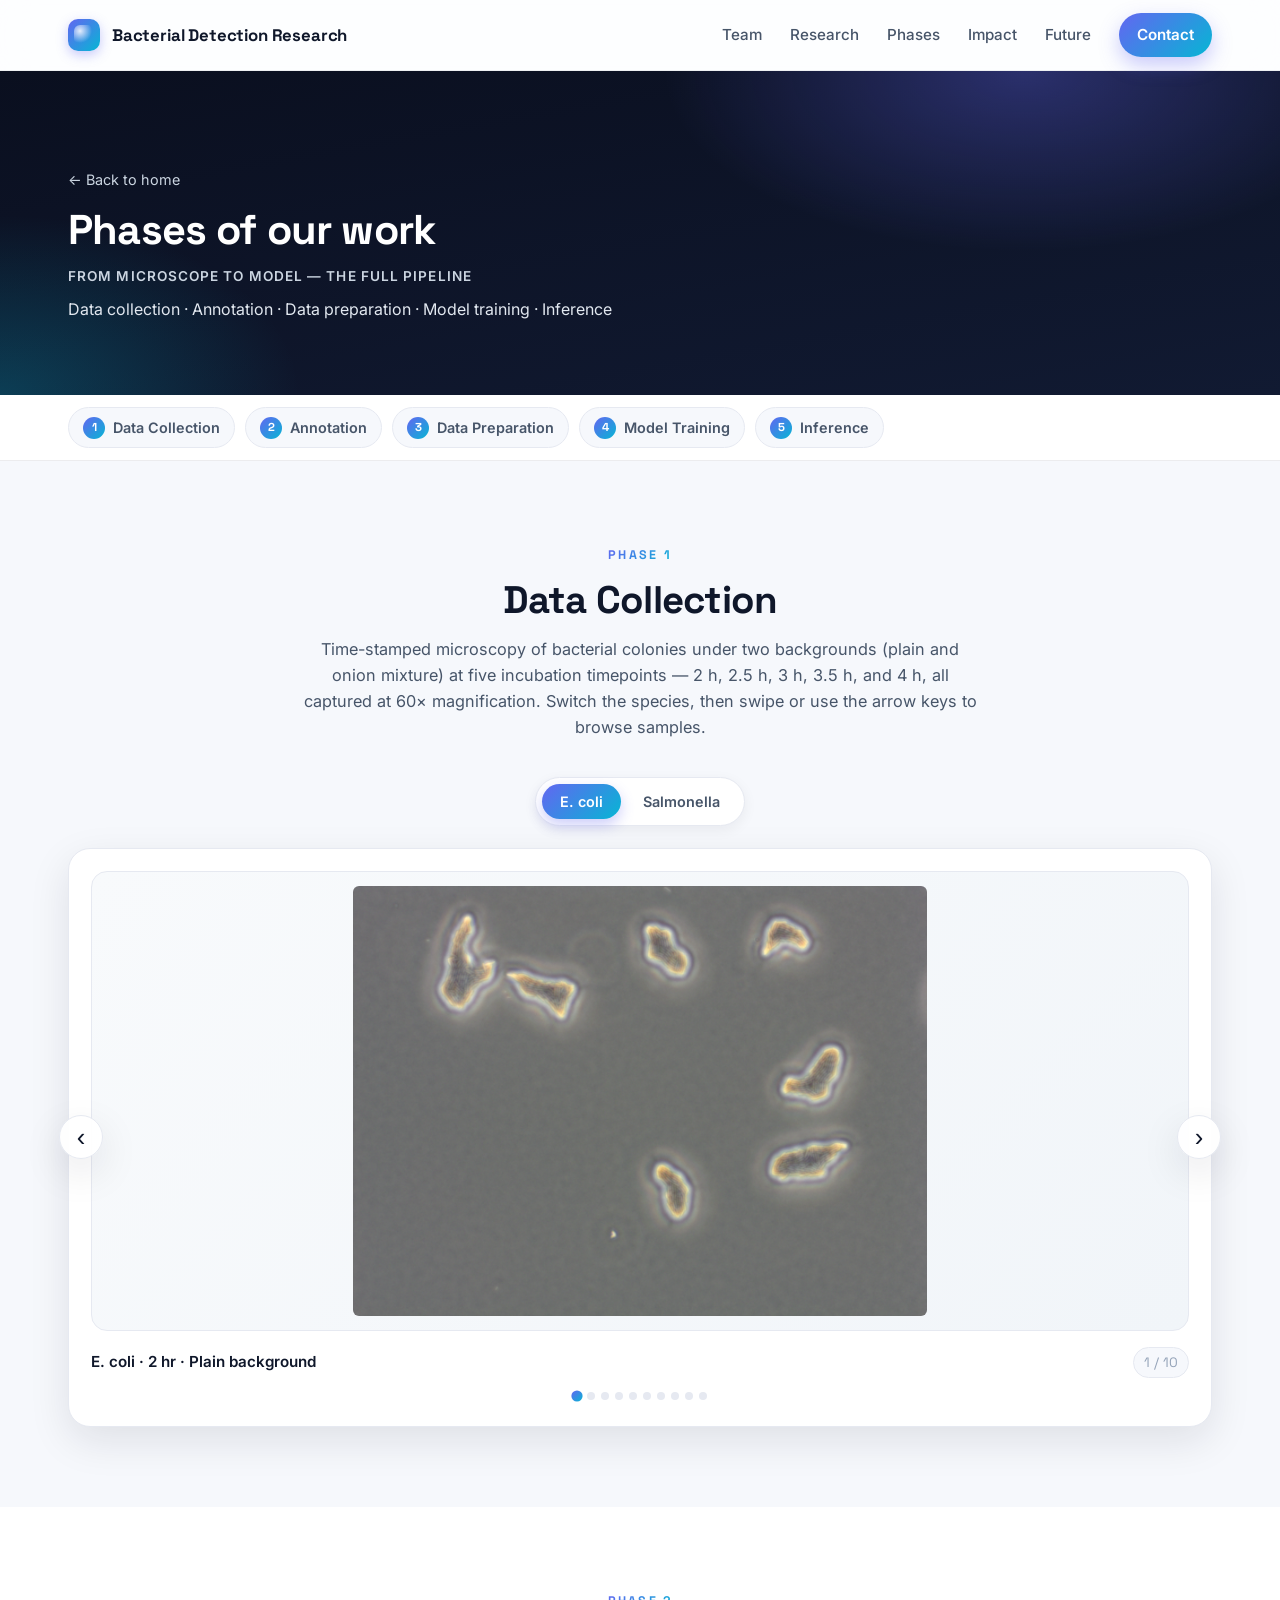
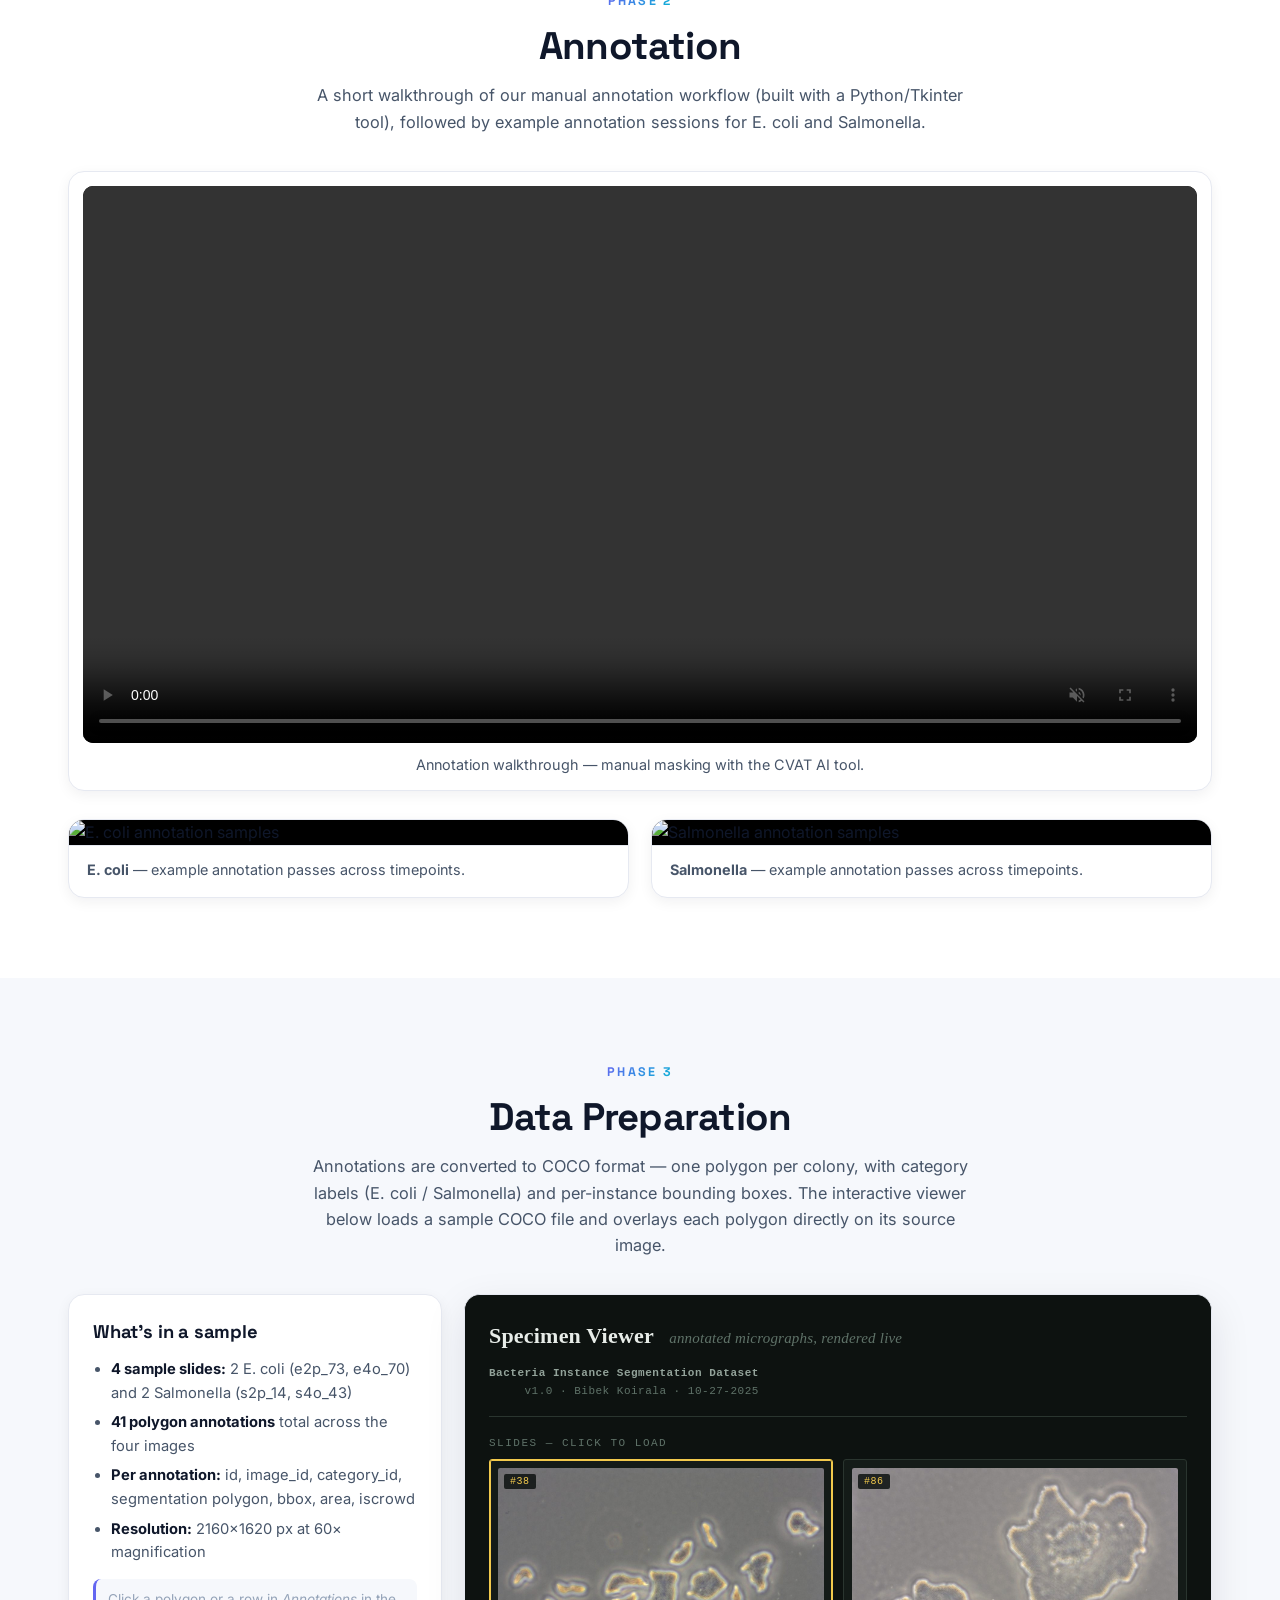
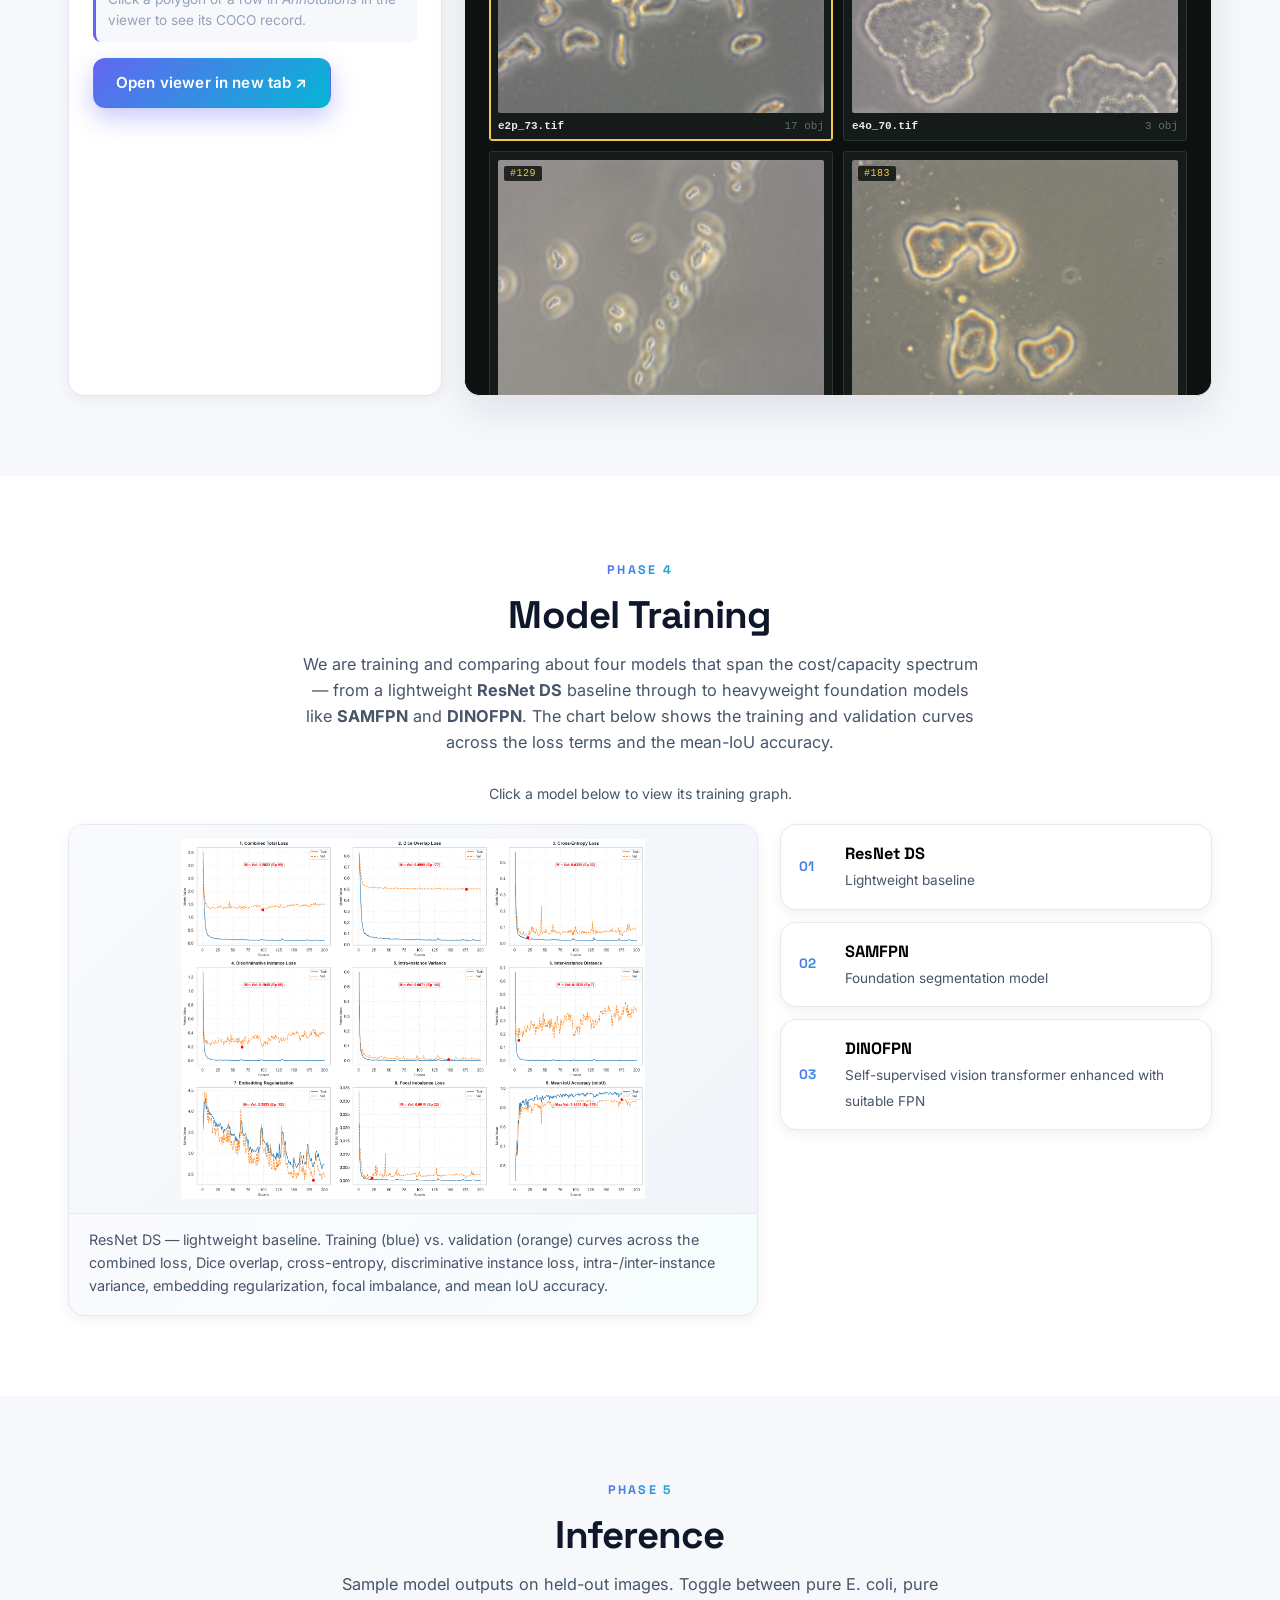
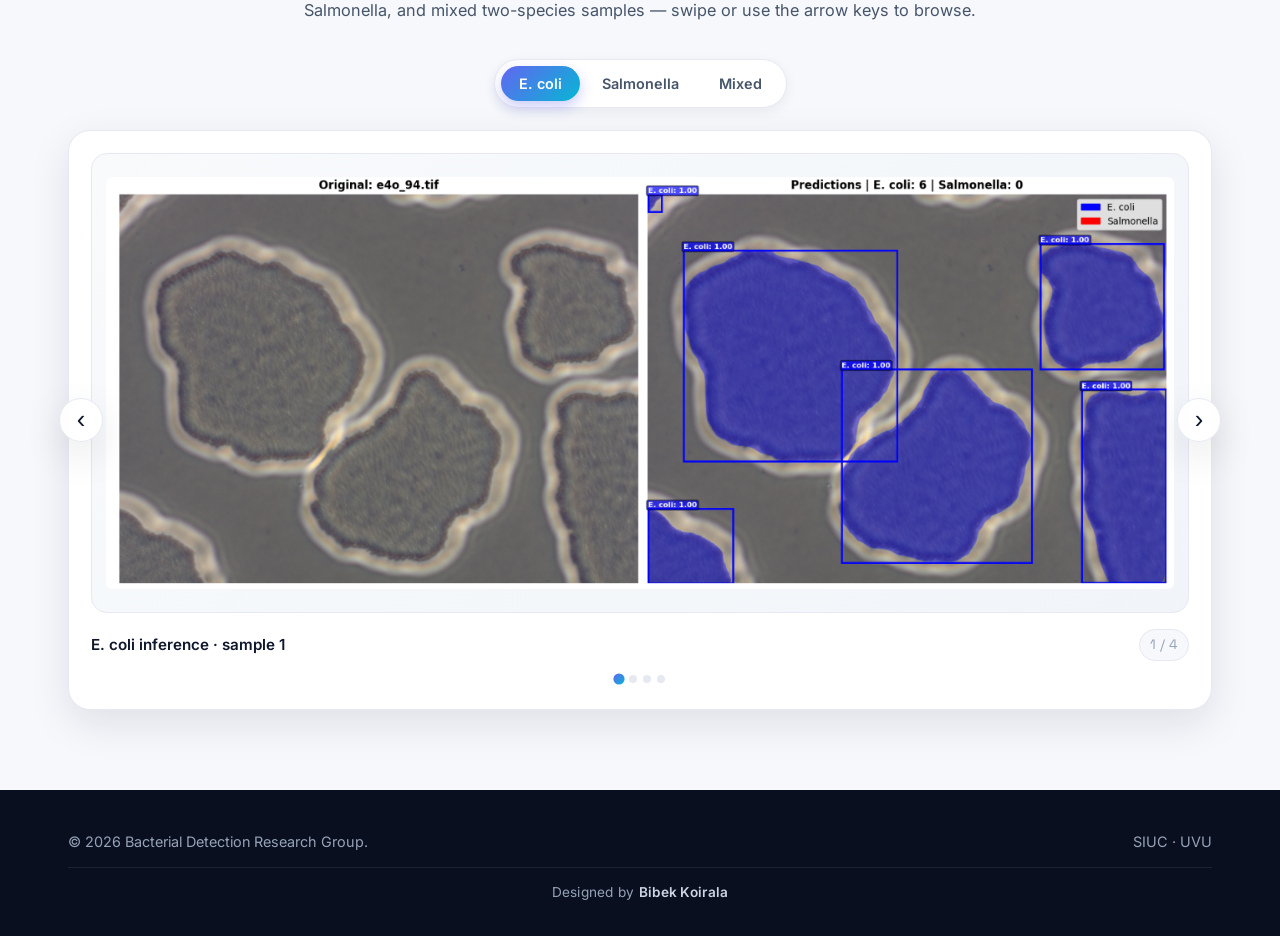
==== commit ab043650: "updated index" ====
--- a/phases.html
+++ b/phases.html
@@ -153,7 +153,7 @@
         <p class="section-sub">
           We are training and comparing about four models that span the cost/capacity spectrum &mdash; from a
           lightweight <strong>ResNet&nbsp;DS</strong> baseline through to heavyweight foundation models like
-          <strong>SAM</strong> and <strong>DINO</strong>. The chart below shows the training and validation
+          <strong>SAMFPN</strong> and <strong>DINOFPN</strong>. The chart below shows the training and validation
           curves across the loss terms and the mean-IoU accuracy.
         </p>
       </div>
@@ -173,17 +173,17 @@
             <span class="chip-num">01</span>
             <div><strong>ResNet&nbsp;DS</strong><span>Lightweight baseline</span></div>
           </button>
-          <button class="model-chip" data-model="sam"
+          <button class="model-chip" data-model="samFPN"
                   data-img="assets/phases/4.Model Training/SAM_losses.png"
-                  data-caption="SAM — foundation segmentation model. Training (blue) vs. validation (orange) curves across the loss terms and mean IoU accuracy.">
+                  data-caption="SAMFPN — A Foundation Segmentation Model Enhanced with a FPN. Training (blue) vs. validation (orange) curves across the loss terms and mean IoU accuracy.">
             <span class="chip-num">02</span>
-            <div><strong>SAM</strong><span>Foundation segmentation model</span></div>
+            <div><strong>SAMFPN</strong><span>Foundation segmentation model</span></div>
           </button>
-          <button class="model-chip" data-model="dino"
+          <button class="model-chip" data-model="dinoFPN"
                   data-img="assets/phases/4.Model Training/DINO_losses.png"
-                  data-caption="DINO — self-supervised vision transformer. Training (blue) vs. validation (orange) curves across the loss terms and mean IoU accuracy.">
+                  data-caption="DINOFPN — self-supervised vision transformer enhanced with suitable FPN. Training (blue) vs. validation (orange) curves across the loss terms and mean IoU accuracy.">
             <span class="chip-num">03</span>
-            <div><strong>DINO</strong><span>Self-supervised vision transformer</span></div>
+            <div><strong>DINOFPN</strong><span>Self-supervised vision transformer enhanced with suitable FPN</span></div>
           </button>
         </div>
       </div>
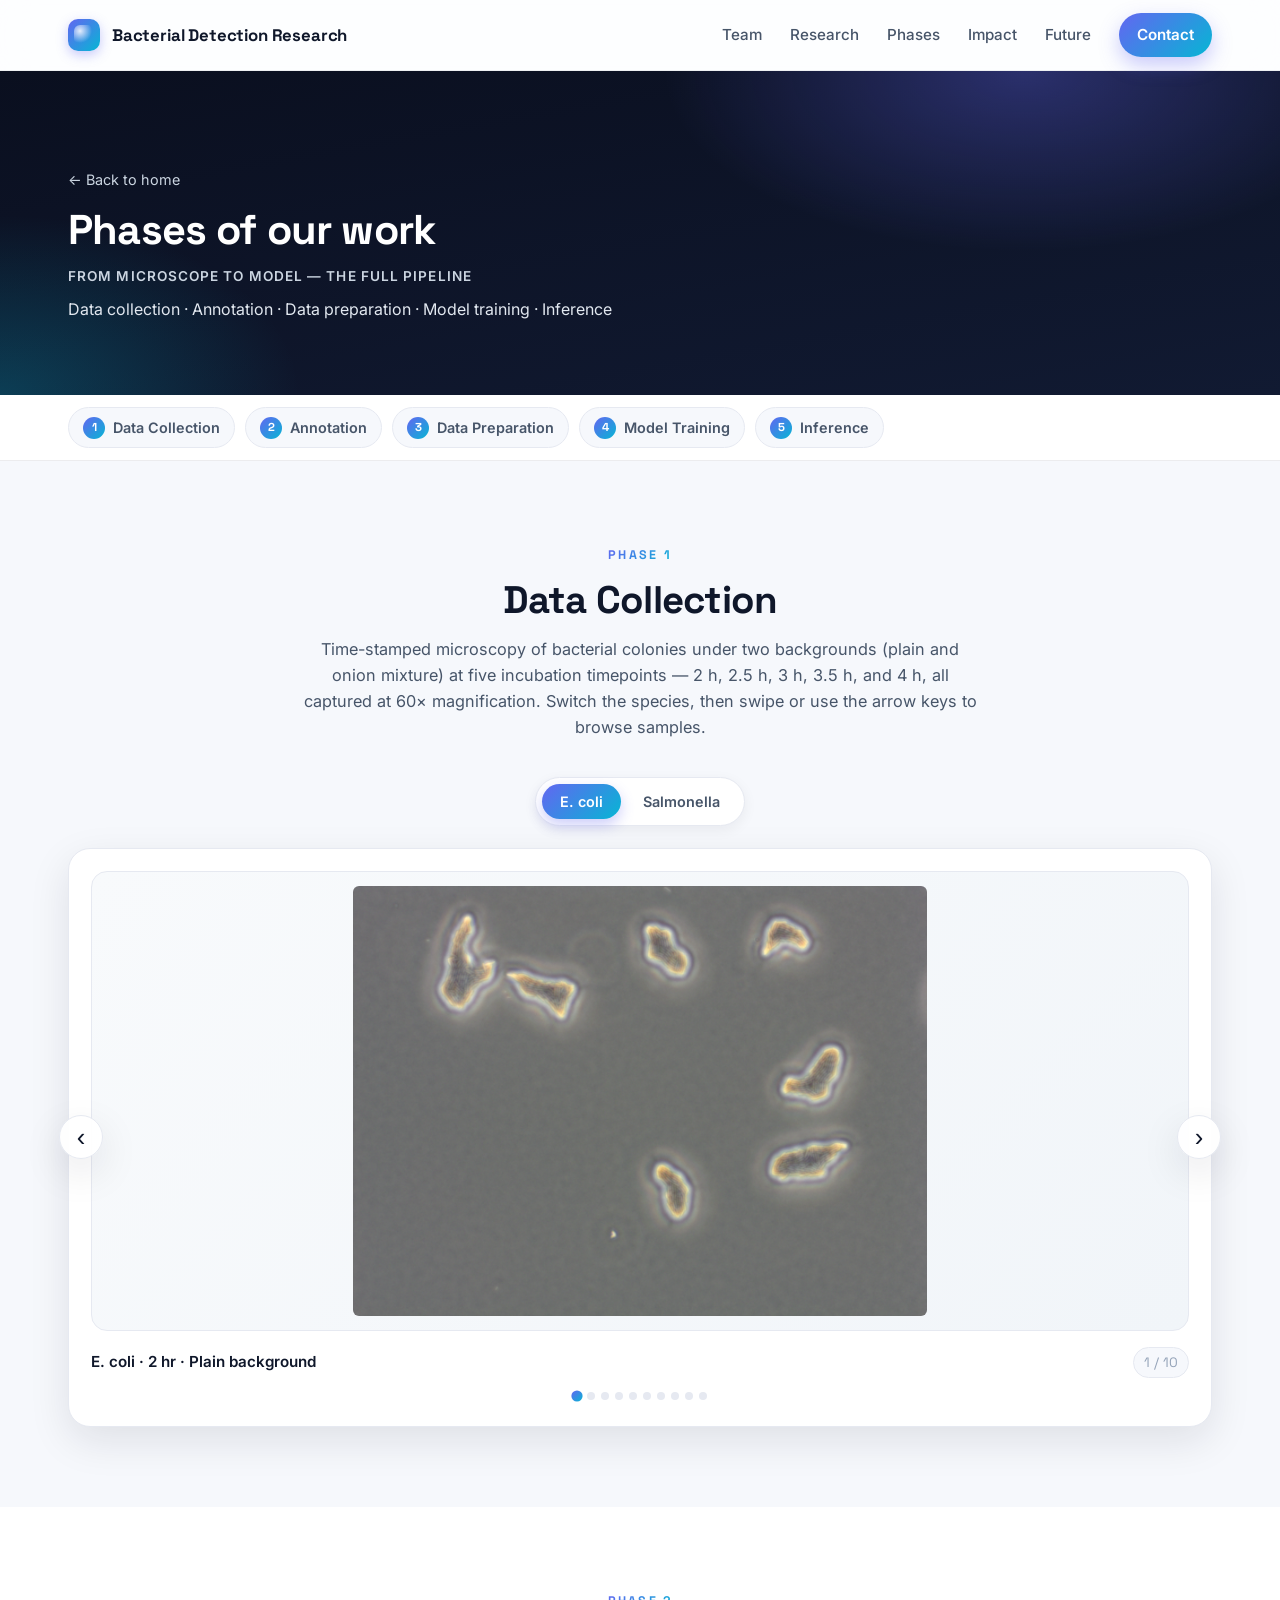
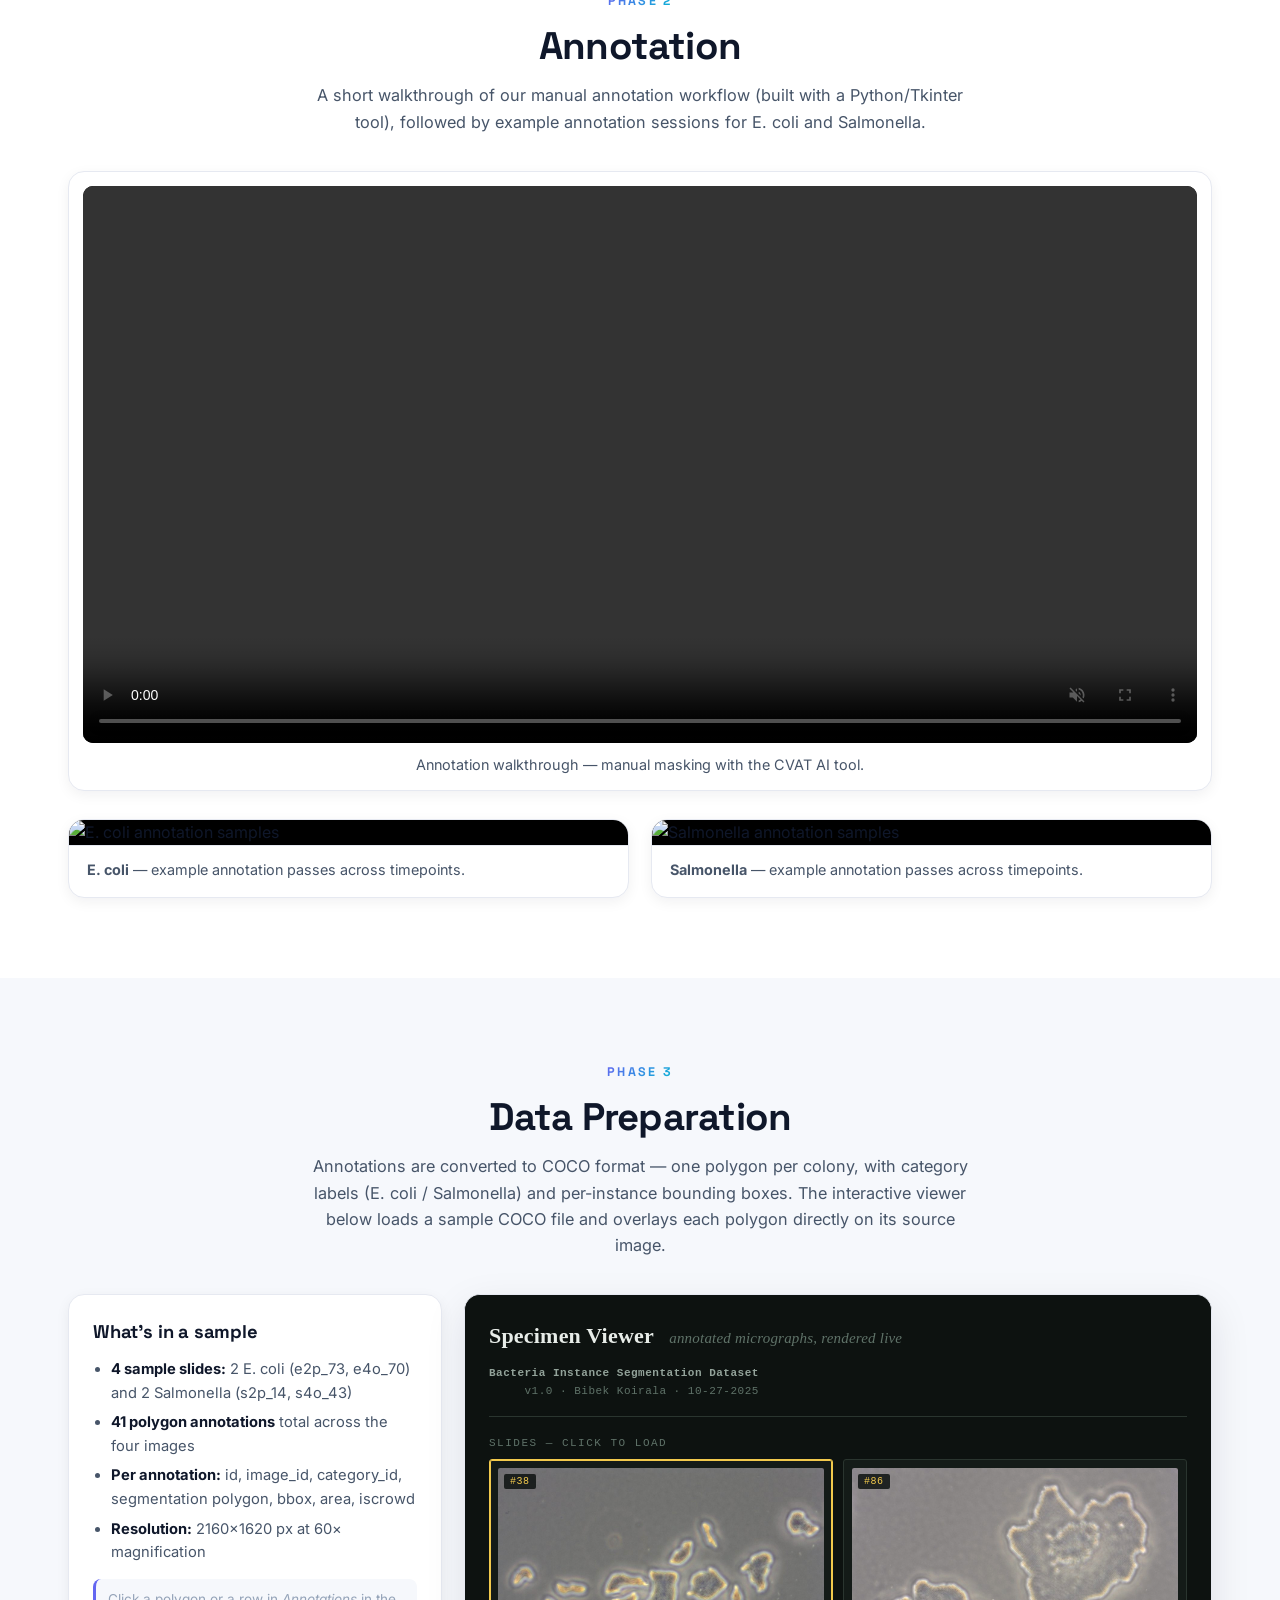
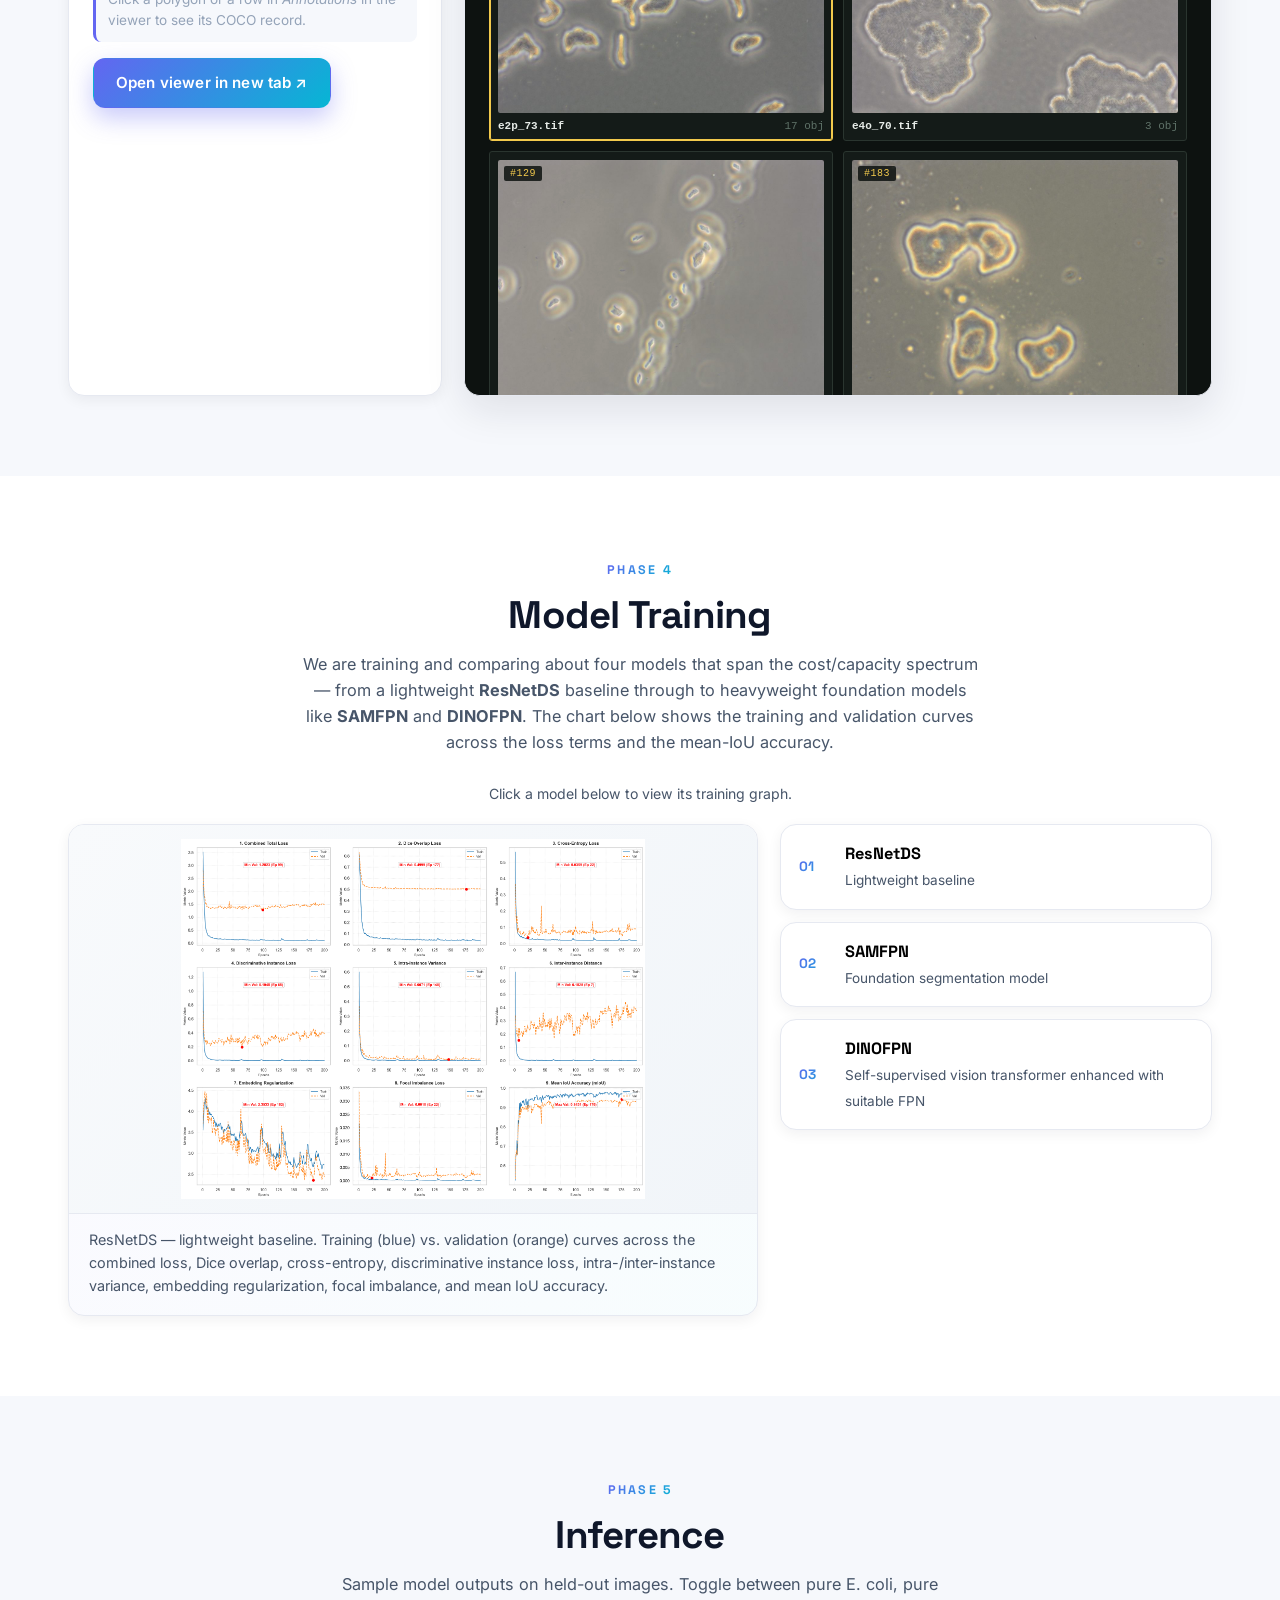
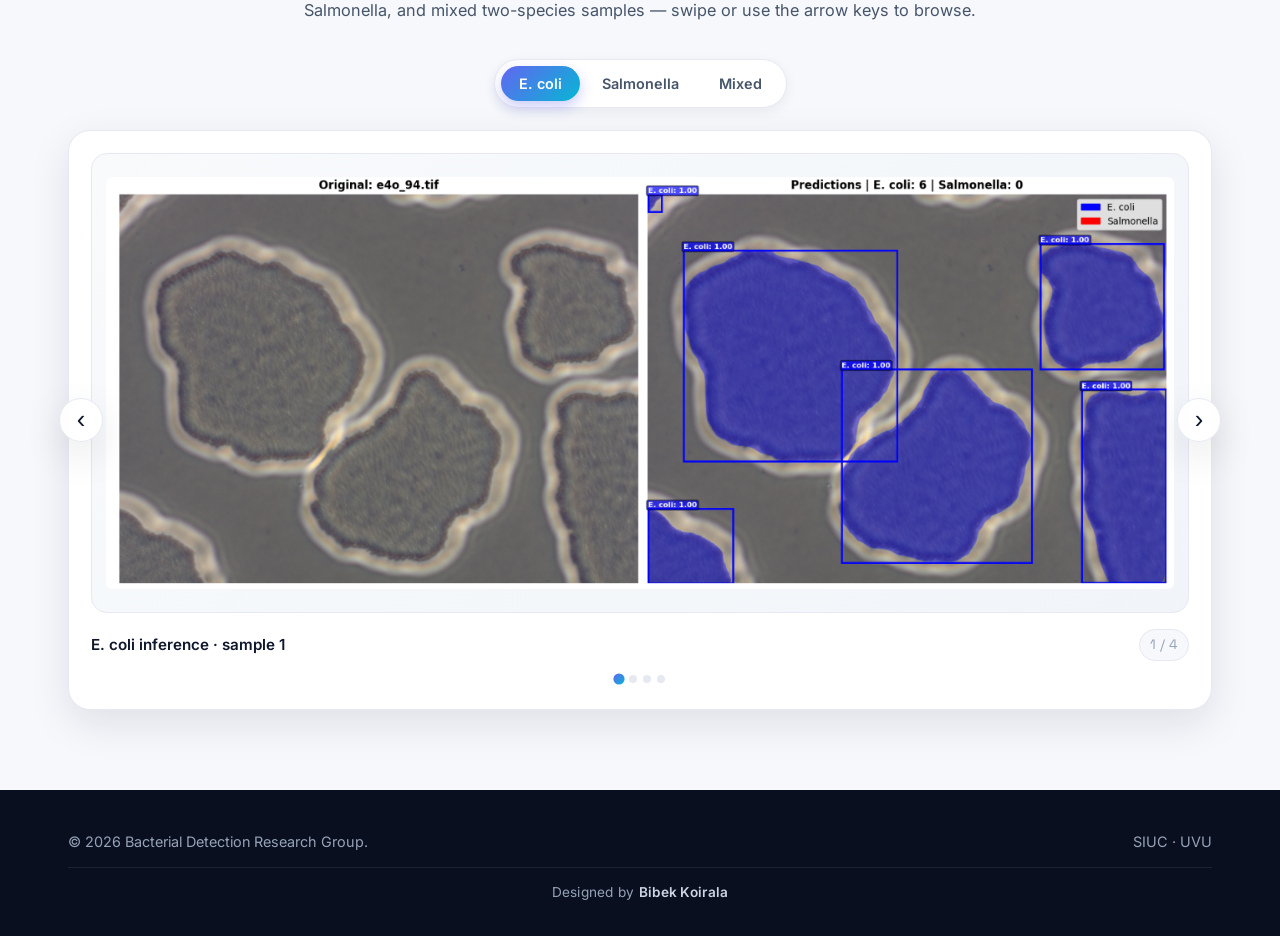
==== commit c5e1519c: "Update phases.html" ====
--- a/phases.html
+++ b/phases.html
@@ -152,7 +152,7 @@
         <h2 class="section-title">Model Training</h2>
         <p class="section-sub">
           We are training and comparing about four models that span the cost/capacity spectrum &mdash; from a
-          lightweight <strong>ResNet&nbsp;DS</strong> baseline through to heavyweight foundation models like
+          lightweight <strong>ResNetDS</strong> baseline through to heavyweight foundation models like
           <strong>SAMFPN</strong> and <strong>DINOFPN</strong>. The chart below shows the training and validation
           curves across the loss terms and the mean-IoU accuracy.
         </p>
@@ -164,14 +164,14 @@
           <div class="fig-img">
             <img id="modelGraphImg" src="assets/phases/4.Model%20Training/losses%20comparison.png" alt="Training and validation curves" loading="lazy">
           </div>
-          <figcaption id="modelGraphCaption">ResNet DS — lightweight baseline. Training (blue) vs. validation (orange) curves across the combined loss, Dice overlap, cross-entropy, discriminative instance loss, intra-/inter-instance variance, embedding regularization, focal imbalance, and mean IoU accuracy.</figcaption>
+          <figcaption id="modelGraphCaption">ResNetDS — lightweight baseline. Training (blue) vs. validation (orange) curves across the combined loss, Dice overlap, cross-entropy, discriminative instance loss, intra-/inter-instance variance, embedding regularization, focal imbalance, and mean IoU accuracy.</figcaption>
         </figure>
         <div class="model-list" id="modelList">
           <button class="model-chip" data-model="resnetds"
                   data-img="assets/phases/4.Model Training/ResNet_Losses.png"
-                  data-caption="ResNet DS — lightweight baseline. Training (blue) vs. validation (orange) curves across the combined loss, Dice overlap, cross-entropy, discriminative instance loss, intra-/inter-instance variance, embedding regularization, focal imbalance, and mean IoU accuracy.">
+                  data-caption="ResNetDS — lightweight baseline. Training (blue) vs. validation (orange) curves across the combined loss, Dice overlap, cross-entropy, discriminative instance loss, intra-/inter-instance variance, embedding regularization, focal imbalance, and mean IoU accuracy.">
             <span class="chip-num">01</span>
-            <div><strong>ResNet&nbsp;DS</strong><span>Lightweight baseline</span></div>
+            <div><strong>ResNetDS</strong><span>Lightweight baseline</span></div>
           </button>
           <button class="model-chip" data-model="samFPN"
                   data-img="assets/phases/4.Model Training/SAM_losses.png"
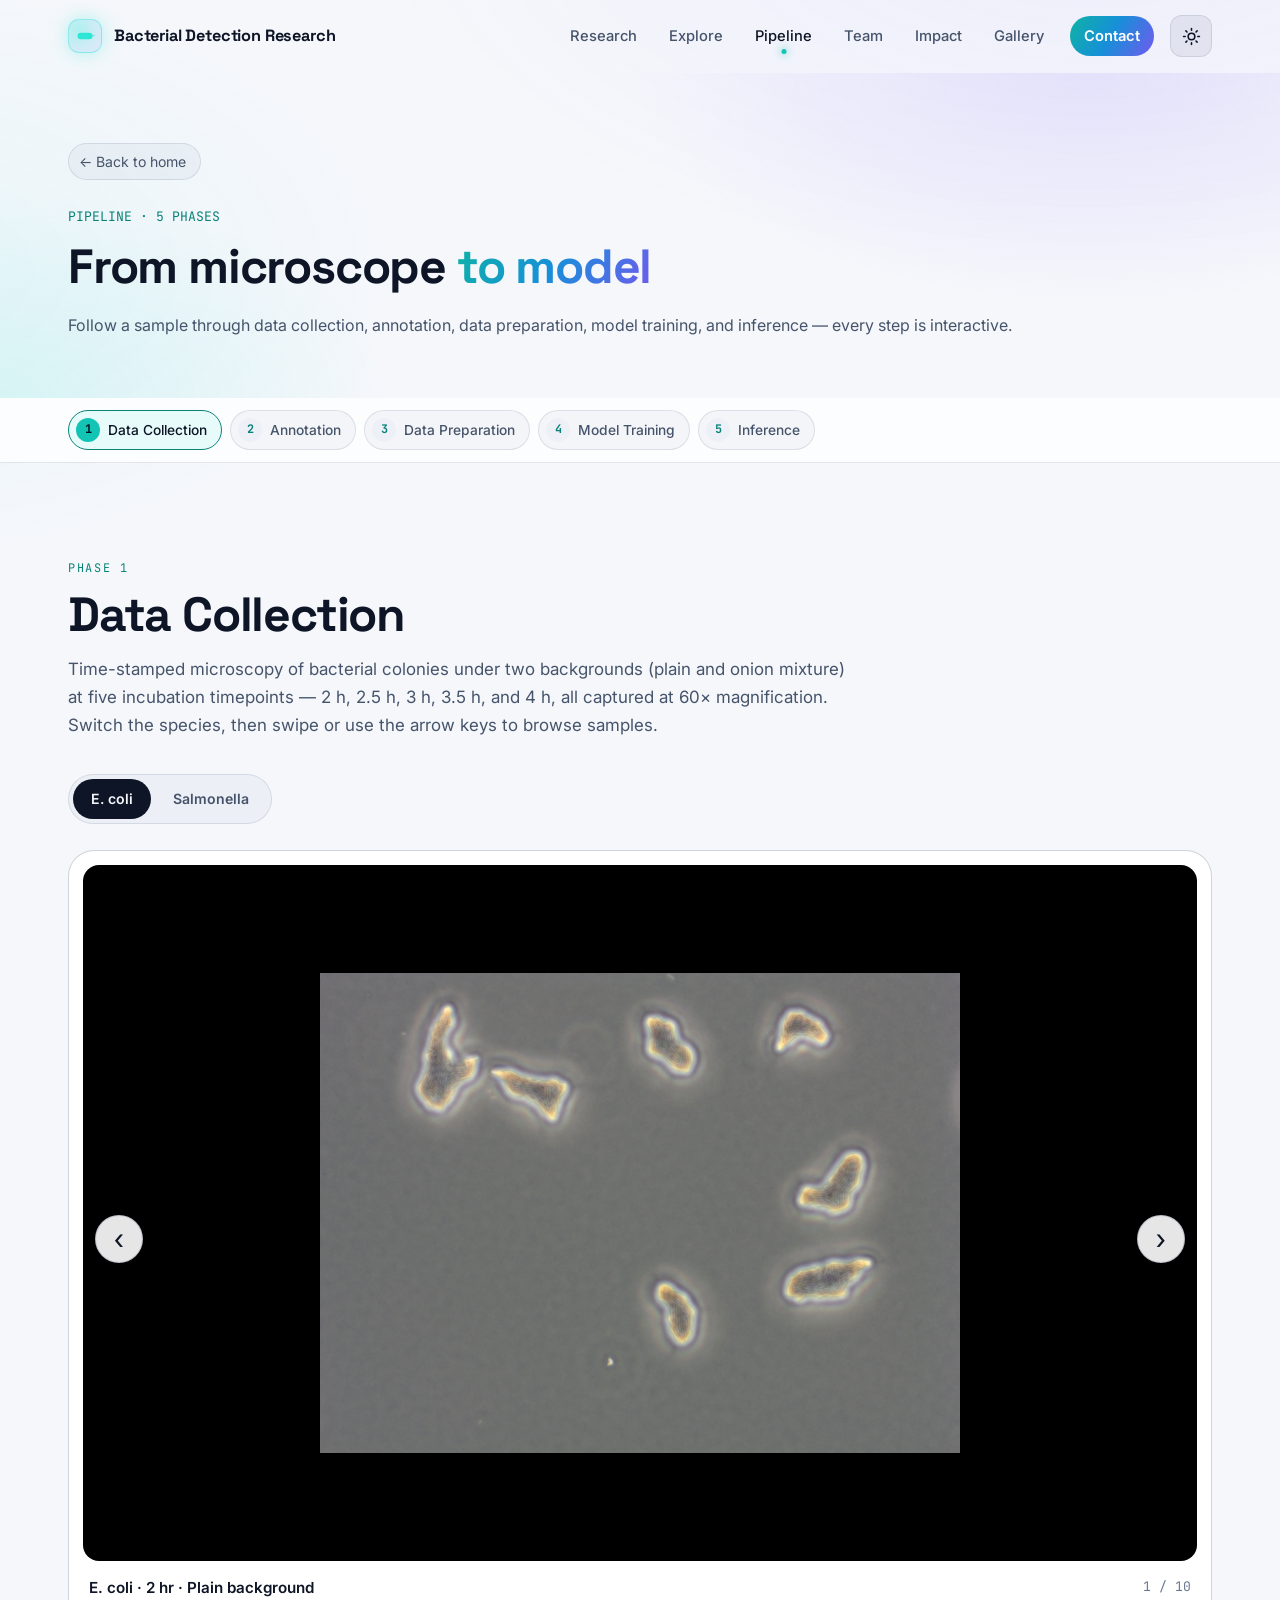
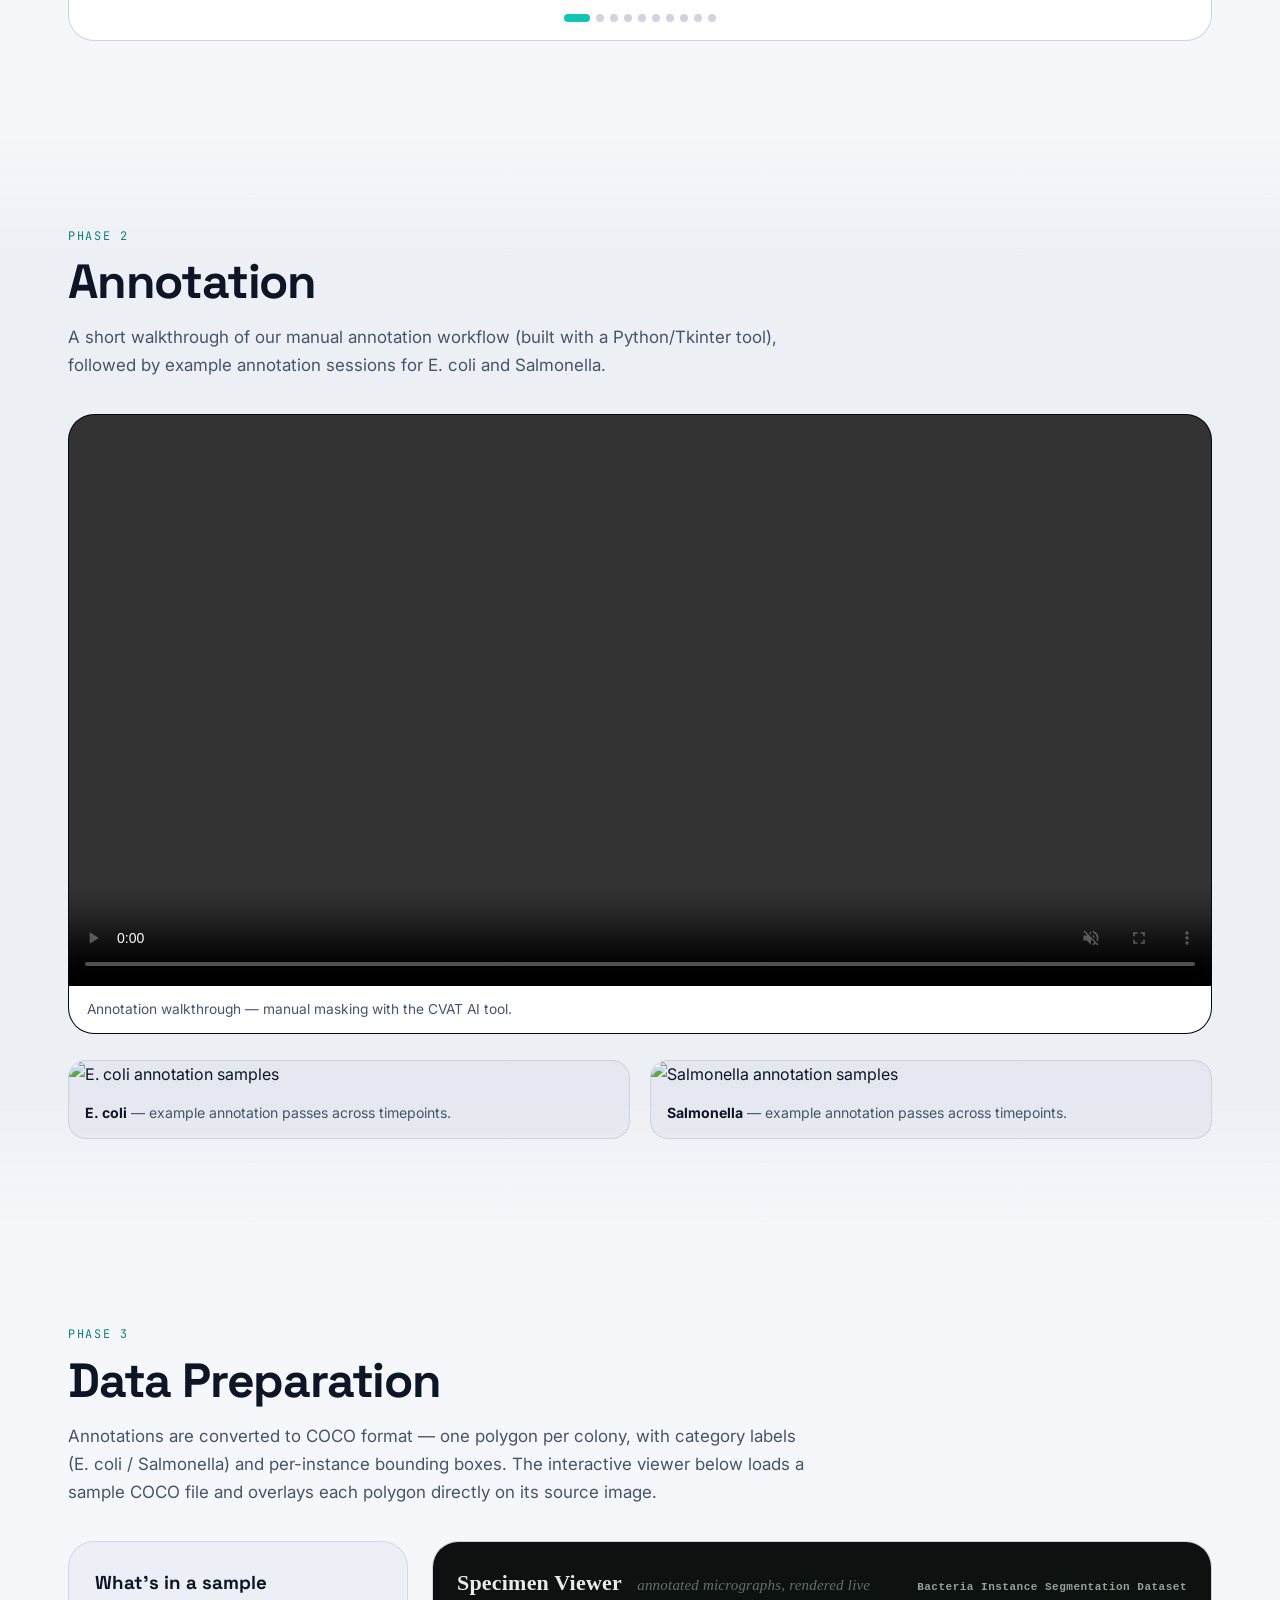
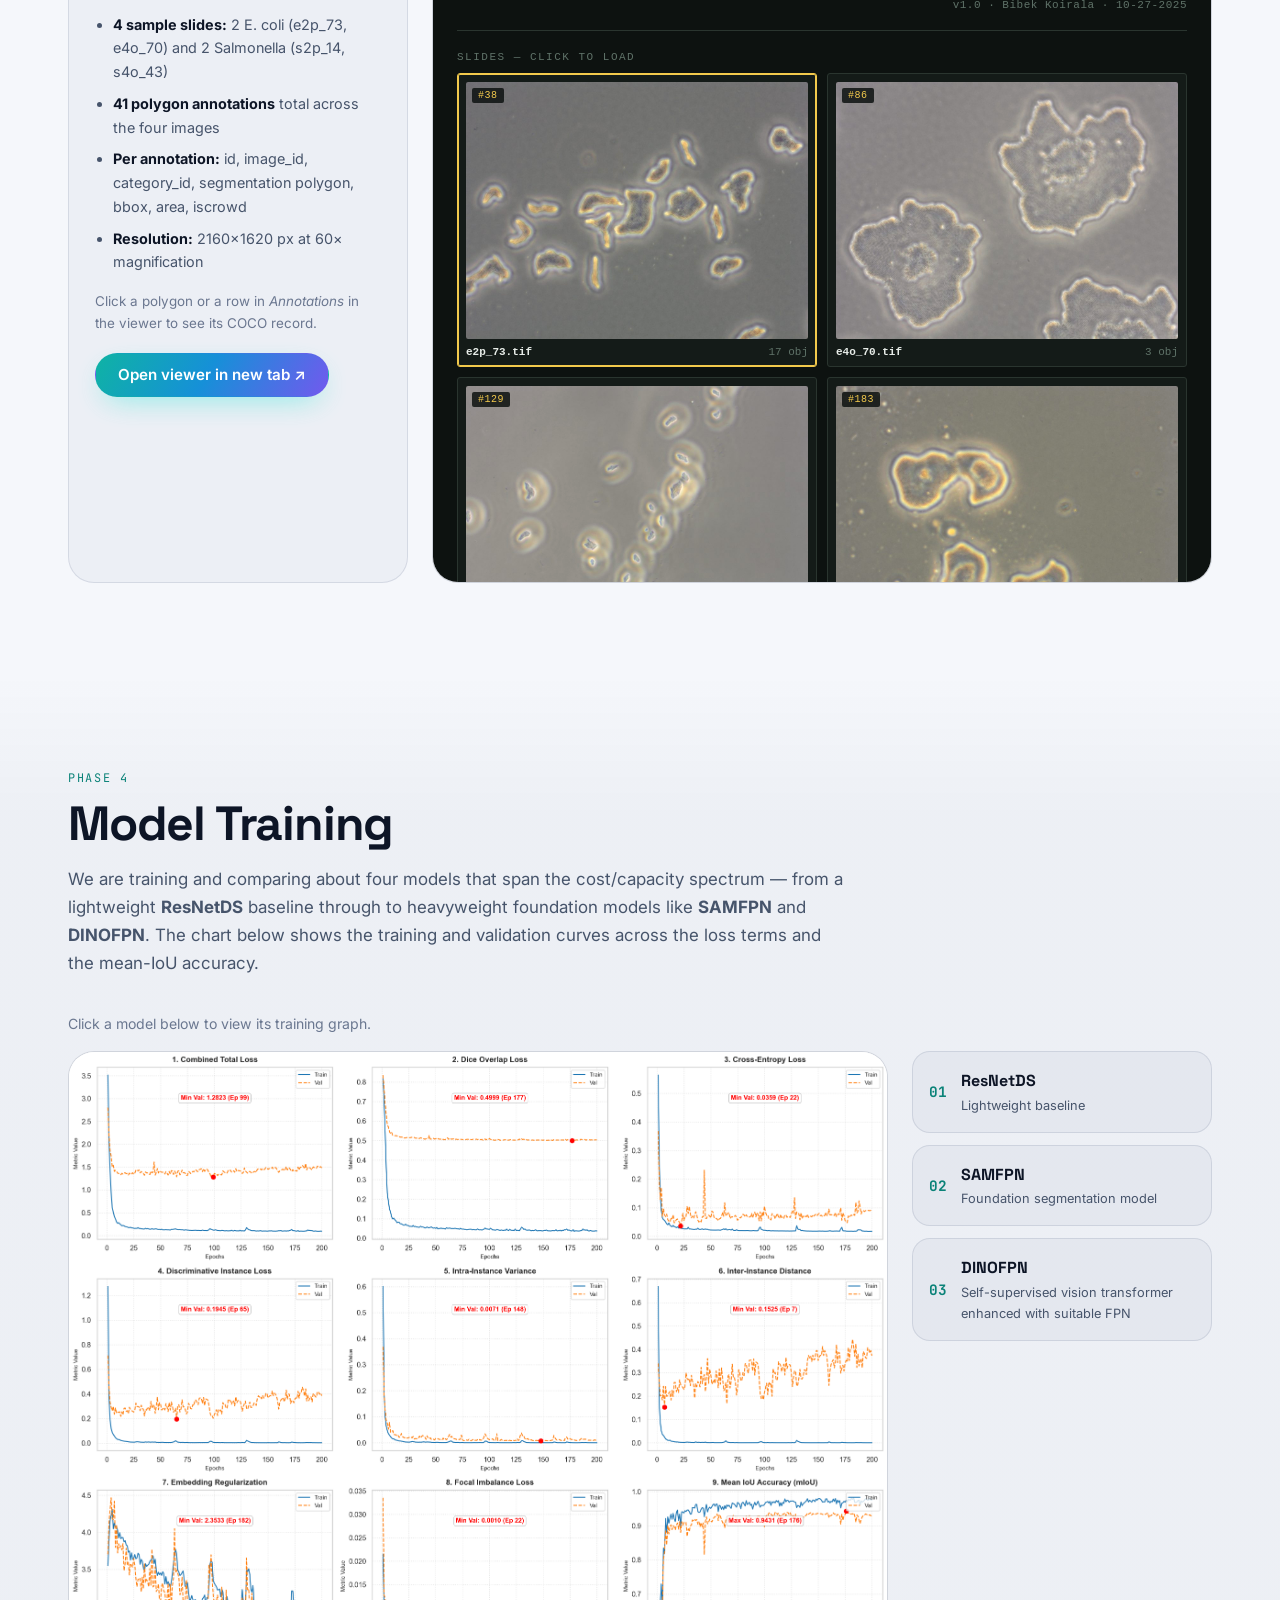
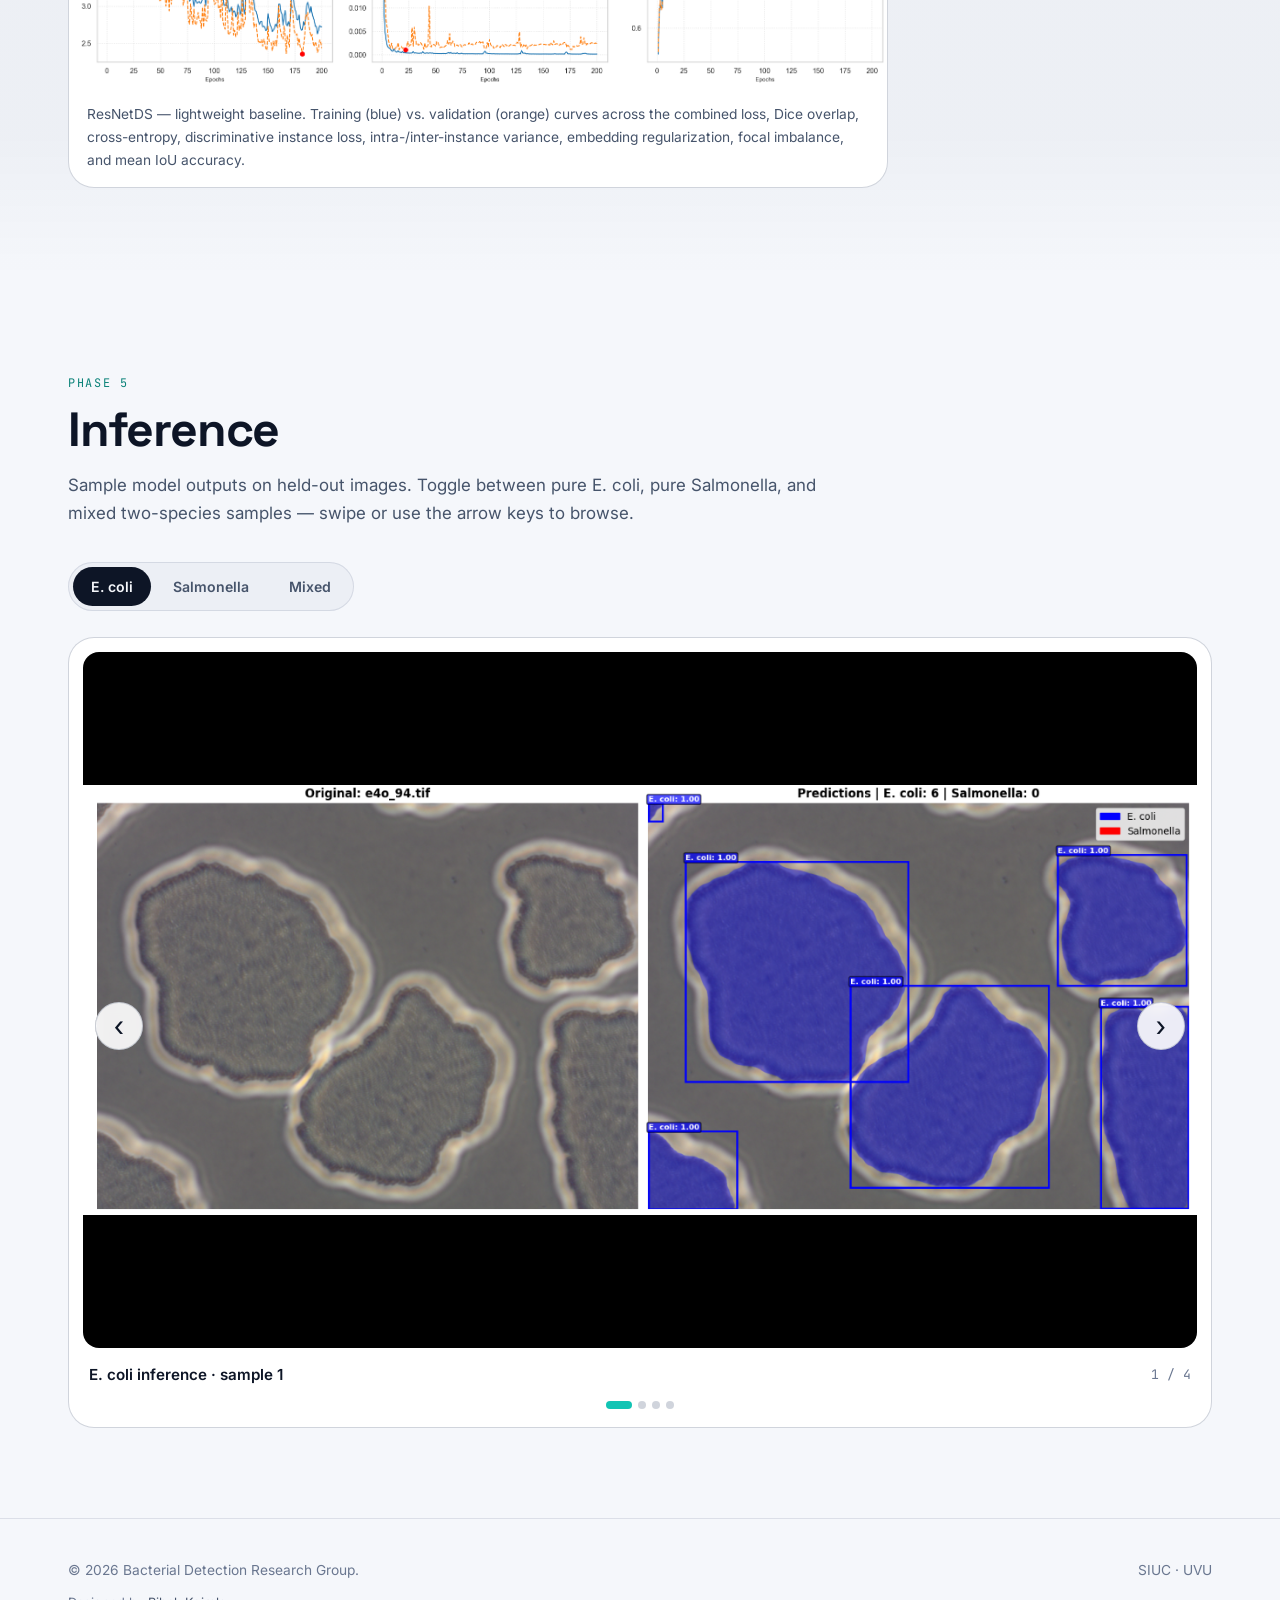
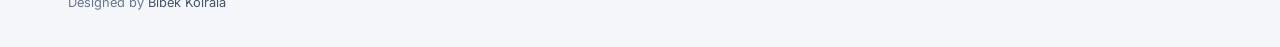
==== commit 4ac1aeee: "new design" ====
--- a/phases.html
+++ b/phases.html
@@ -6,33 +6,44 @@
   <title>Phases of our work — Bacterial Detection Research Group</title>
   <link rel="preconnect" href="https://fonts.googleapis.com">
   <link rel="preconnect" href="https://fonts.gstatic.com" crossorigin>
-  <link href="https://fonts.googleapis.com/css2?family=Inter:wght@400;500;600;700;800&family=Space+Grotesk:wght@500;600;700&display=swap" rel="stylesheet">
+  <meta name="theme-color" content="#f5f7fb" />
+  <script>try{if(localStorage.getItem("site_theme")==="dark")document.documentElement.setAttribute("data-theme","dark")}catch(e){}</script>
+  <link rel="icon" href="data:image/svg+xml,%3Csvg xmlns='http://www.w3.org/2000/svg' viewBox='0 0 32 32'%3E%3Crect x='4' y='11' width='24' height='10' rx='5' fill='%232ee6d6'/%3E%3C/svg%3E" />
+  <link href="https://fonts.googleapis.com/css2?family=Inter:wght@400;500;600;700&family=JetBrains+Mono:wght@400;500;600;700&family=Space+Grotesk:wght@500;600;700&display=swap" rel="stylesheet">
   <link rel="stylesheet" href="css/style.css" />
 </head>
 <body>
   <header class="site-header">
     <div class="container nav">
       <a href="index.html" class="brand">
-        <span class="brand-dot"></span>
+        <span class="brand-mark"><svg viewBox="0 0 24 24" fill="none"><rect x="3" y="8" width="18" height="8" rx="4" fill="#2ee6d6"/><path d="M21 12c1 0 1.5-1 2-1" stroke="#2ee6d6" stroke-width="1.2" stroke-linecap="round"/></svg></span>
         <span>Bacterial Detection Research</span>
       </a>
-      <nav class="nav-links">
+      <nav class="nav-links" aria-label="Primary">
+        <a href="index.html#research">Research</a>
+        <a href="index.html#explore">Explore</a>
+        <a href="phases.html" class="active">Pipeline</a>
         <a href="index.html#team">Team</a>
-        <a href="index.html#research">Research</a>
-        <a href="phases.html">Phases</a>
         <a href="index.html#impact">Impact</a>
-        <a href="index.html#future">Future</a>
+        <a href="index.html#gallery">Gallery</a>
         <a href="index.html#contact" class="nav-cta">Contact</a>
       </nav>
+      <div class="nav-actions">
+        <button class="theme-toggle" type="button" aria-label="Switch to dark theme" title="Switch theme">
+          <svg class="i-sun" viewBox="0 0 24 24" fill="none" stroke="currentColor" stroke-width="2" stroke-linecap="round"><circle cx="12" cy="12" r="4.2"/><path d="M12 2v2M12 20v2M4.9 4.9l1.4 1.4M17.7 17.7l1.4 1.4M2 12h2M20 12h2M4.9 19.1l1.4-1.4M17.7 6.3l1.4-1.4"/></svg>
+          <svg class="i-moon" viewBox="0 0 24 24" fill="none" stroke="currentColor" stroke-width="2" stroke-linecap="round" stroke-linejoin="round"><path d="M21 12.8A9 9 0 1 1 11.2 3a7 7 0 0 0 9.8 9.8z"/></svg>
+        </button>
+        <button class="nav-toggle" aria-label="Menu" aria-expanded="false"><span></span><span></span><span></span></button>
+      </div>
     </div>
   </header>
 
   <section class="detail-hero">
     <div class="container">
       <a href="index.html" class="back-link">&larr; Back to home</a>
-      <h1>Phases of our work</h1>
-      <div class="meta">From microscope to model — the full pipeline</div>
-      <div class="authors">Data collection · Annotation · Data preparation · Model training · Inference</div>
+      <div class="meta">PIPELINE · 5 PHASES</div>
+      <h1>From microscope <span class="grad-text">to model</span></h1>
+      <div class="authors">Follow a sample through data collection, annotation, data preparation, model training, and inference — every step is interactive.</div>
     </div>
   </section>
 
@@ -231,6 +242,9 @@
     </div>
   </footer>
 
+  <script src="js/data.js"></script>
+  <script src="js/storage.js"></script>
+  <script src="js/ui.js"></script>
   <script src="js/phases.js"></script>
 </body>
 </html>
--- a/css/style.css
+++ b/css/style.css
@@ -1,1364 +1,960 @@
+/* =====================================================================
+   Bacterial Detection Research — site styles
+   Dark "microscope lab" theme with bioluminescent accents.
+   ===================================================================== */
 
 :root {
-  --bg: #0a0f1f;
-  --bg-soft: #0f172a;
-  --surface: #ffffff;
-  --surface-2: #f6f8fc;
-  --surface-3: #eef2f9;
-  --text: #0f172a;
-  --text-soft: #475569;
-  --muted: #94a3b8;
-
-  --brand-1: #6366f1;   /* indigo */
-  --brand-2: #06b6d4;   /* cyan   */
-  --brand-3: #14b8a6;   /* teal   */
-  --accent: #6366f1;
-  --danger: #dc2626;
-
-  --border: #e6e9f1;
-  --shadow-sm: 0 4px 14px rgba(15, 23, 42, 0.06);
-  --shadow: 0 14px 40px rgba(15, 23, 42, 0.10);
-  --shadow-lg: 0 30px 70px rgba(15, 23, 42, 0.18);
-
-  --radius: 16px;
-  --radius-sm: 10px;
-  --radius-lg: 22px;
-
+  /* ---------- Light theme (default) ---------- */
+  color-scheme: light;
+  --bg: #f5f7fb;
+  --bg-2: #ffffff;
+  --bg-3: #edf1f7;
+  --surface: rgba(20, 40, 80, 0.035);
+  --surface-2: rgba(20, 40, 80, 0.065);
+  --surface-solid: #ffffff;
+  --border: rgba(20, 40, 80, 0.11);
+  --border-strong: rgba(20, 40, 80, 0.2);
+
+  --text: #0d1526;
+  --text-soft: #46546b;
+  --muted: #6a7790;
+
+  --cyan: #12c4b4;
+  --cyan-2: #1a9fe0;
+  --lime: #9be33b;
+  --violet: #7c66f2;
+  --amber: #f0a020;
+  --rose: #ef4f73;
+  --accent-ink: #0a8278;       /* accent colour for text — AA on light bg */
+  --tag-ink: #5a46d4;
+  --on-grad: #ffffff;
+
+  --ecoli: #12c4b4;
+  --salm: #f0a020;
+
+  --grad: linear-gradient(120deg, #0fb3a4 0%, #1690d8 48%, #7259ee 100%);
+  --grad-warm: linear-gradient(120deg, var(--amber), var(--rose));
+
+  --glass: rgba(255, 255, 255, 0.72);
+  --glass-strong: rgba(255, 255, 255, 0.9);
+  --card-bg: linear-gradient(180deg, #ffffff, #fbfcfe);
+  --cover-fade: linear-gradient(180deg, transparent 60%, rgba(10, 20, 40, .18));
+  --hero-veil: radial-gradient(ellipse 70% 60% at 30% 50%, rgba(245, 247, 251, .85), transparent 70%);
+  --alt-tint: rgba(20, 40, 80, .035);
+  --bar-track: rgba(20, 40, 80, .06);
+
+  --shadow: 0 22px 50px -26px rgba(15, 30, 60, 0.28);
+  --glow: 0 0 0 1px rgba(10, 130, 120, .3), 0 16px 40px -14px rgba(10, 130, 120, .35);
+
+  --radius: 18px;
+  --radius-sm: 12px;
+  --radius-lg: 26px;
   --container: 1200px;
-  --transition: 220ms cubic-bezier(.2,.6,.2,1);
-  --font-sans: "Inter", -apple-system, BlinkMacSystemFont, "Segoe UI", Roboto, sans-serif;
+  --ease: cubic-bezier(.2, .7, .2, 1);
+
+  --font-sans: "Inter", system-ui, -apple-system, "Segoe UI", Roboto, sans-serif;
   --font-display: "Space Grotesk", "Inter", sans-serif;
-}
-
-* { box-sizing: border-box; }
-
-html, body {
-  margin: 0;
-  padding: 0;
+  --font-mono: "JetBrains Mono", ui-monospace, SFMono-Regular, Consolas, monospace;
+}
+
+/* ---------- Dark theme ---------- */
+:root[data-theme="dark"], .force-dark, .gen-cover {
+  color-scheme: dark;
+  --bg: #060a13;
+  --bg-2: #0a101d;
+  --bg-3: #0e1626;
+  --surface: rgba(148, 178, 230, 0.05);
+  --surface-2: rgba(148, 178, 230, 0.08);
+  --surface-solid: #0f1829;
+  --border: rgba(148, 178, 230, 0.13);
+  --border-strong: rgba(148, 178, 230, 0.26);
+
+  --text: #e8eef8;
+  --text-soft: #a3b3cc;
+  --muted: #6d7f9b;
+
+  --cyan: #2ee6d6;
+  --cyan-2: #22b8f0;
+  --lime: #b4f25c;
+  --violet: #9d8cff;
+  --amber: #ffb84d;
+  --rose: #ff6b8b;
+  --accent-ink: #2ee6d6;
+  --tag-ink: #c6bdff;
+  --on-grad: #04121a;
+
+  --ecoli: #2ee6d6;
+  --salm: #ffb84d;
+
+  --grad: linear-gradient(120deg, #2ee6d6 0%, #22b8f0 45%, #9d8cff 100%);
+
+  --glass: rgba(6, 10, 19, 0.72);
+  --glass-strong: rgba(10, 16, 29, 0.88);
+  --card-bg: linear-gradient(180deg, rgba(20, 30, 50, .7), rgba(10, 16, 29, .7));
+  --cover-fade: linear-gradient(180deg, transparent 50%, rgba(10, 16, 29, .9));
+  --hero-veil: radial-gradient(ellipse 70% 60% at 30% 50%, rgba(6, 10, 19, .75), transparent 70%);
+  --alt-tint: rgba(14, 22, 38, .55);
+  --bar-track: rgba(148, 178, 230, .06);
+
+  --shadow: 0 20px 50px -20px rgba(0, 0, 0, 0.7);
+  --glow: 0 0 0 1px rgba(46, 230, 214, .35), 0 10px 40px -10px rgba(46, 230, 214, .45);
+}
+
+*, *::before, *::after { box-sizing: border-box; }
+
+html { scroll-behavior: smooth; scroll-padding-top: 84px; }
+html, body { margin: 0; padding: 0; }
+body {
   font-family: var(--font-sans);
   color: var(--text);
-  background: var(--surface-2);
+  background: var(--bg);
+  line-height: 1.65;
   -webkit-font-smoothing: antialiased;
-  line-height: 1.6;
-}
-
-html { scroll-behavior: smooth; }
-
-a { color: var(--accent); text-decoration: none; }
-a:hover { text-decoration: underline; }
-
+  overflow-x: hidden;
+}
+body::before {
+  /* faint microscope-slide grain */
+  content: ""; position: fixed; inset: 0; pointer-events: none; z-index: 0;
+  background:
+    radial-gradient(1200px 600px at 85% -10%, rgba(157, 140, 255, .08), transparent 60%),
+    radial-gradient(900px 500px at -10% 30%, rgba(46, 230, 214, .06), transparent 60%);
+}
+main, section, footer, header, nav { position: relative; z-index: 1; }
+
+a { color: var(--accent-ink); text-decoration: none; }
+a:hover { color: var(--text); }
 img { max-width: 100%; display: block; }
-
-.container {
-  max-width: var(--container);
-  margin: 0 auto;
-  padding: 0 28px;
+button { font: inherit; color: inherit; }
+::selection { background: rgba(46, 230, 214, .3); color: #fff; }
+
+:focus-visible { outline: 2px solid var(--cyan); outline-offset: 3px; border-radius: 6px; }
+
+.container { max-width: var(--container); margin: 0 auto; padding: 0 28px; }
+@media (max-width: 600px) { .container { padding: 0 16px; } }
+
+.grad-text {
+  background: var(--grad);
+  -webkit-background-clip: text; background-clip: text;
+  color: transparent;
+}
+.mono { font-family: var(--font-mono); }
+
+/* ===== Scroll progress ===== */
+.scroll-progress {
+  position: fixed; top: 0; left: 0; height: 3px; width: 100%;
+  transform-origin: 0 50%; transform: scaleX(0);
+  background: var(--grad); z-index: 100;
+  box-shadow: 0 0 12px rgba(46, 230, 214, .6);
 }
 
 /* ===== Header / Nav ===== */
 .site-header {
-  position: sticky; top: 0; z-index: 50;
-  background: rgba(255, 255, 255, 0.78);
-  backdrop-filter: saturate(180%) blur(16px);
-  -webkit-backdrop-filter: saturate(180%) blur(16px);
-  border-bottom: 1px solid rgba(15, 23, 42, 0.06);
-}
-.nav {
-  display: flex; align-items: center; justify-content: space-between;
-  height: 70px;
-}
+  position: sticky; top: 0; z-index: 60;
+  transition: background .3s, border-color .3s, backdrop-filter .3s;
+  border-bottom: 1px solid transparent;
+}
+.site-header.scrolled {
+  background: var(--glass);
+  backdrop-filter: blur(18px) saturate(160%);
+  -webkit-backdrop-filter: blur(18px) saturate(160%);
+  border-bottom-color: var(--border);
+}
+.nav { display: flex; align-items: center; justify-content: space-between; height: 72px; gap: 16px; }
 .brand {
   display: flex; align-items: center; gap: 12px;
-  font-family: var(--font-display);
-  font-weight: 700; font-size: 1.05rem; letter-spacing: -0.01em;
-  color: var(--text);
-}
-.brand:hover { text-decoration: none; }
-.brand-dot {
-  width: 32px; height: 32px;
-  border-radius: 10px;
-  background: linear-gradient(135deg, var(--brand-1), var(--brand-2));
-  box-shadow: 0 4px 12px rgba(99, 102, 241, 0.35);
-  position: relative;
-}
-.brand-dot::after {
-  content: ""; position: absolute; inset: 6px;
-  border-radius: 6px;
-  background: radial-gradient(circle at 30% 30%, rgba(255,255,255,0.85), transparent 60%);
-}
-.nav-links { display: flex; gap: 28px; align-items: center; }
+  font-family: var(--font-display); font-weight: 700; font-size: 1.02rem;
+  color: var(--text); letter-spacing: -0.01em; white-space: nowrap;
+}
+.brand:hover { color: var(--text); }
+.brand-mark {
+  width: 34px; height: 34px; flex: none; border-radius: 11px;
+  display: grid; place-items: center;
+  background: radial-gradient(circle at 30% 30%, rgba(46,230,214,.35), rgba(157,140,255,.15));
+  border: 1px solid rgba(46, 230, 214, .4);
+  box-shadow: 0 0 20px -4px rgba(46, 230, 214, .6);
+}
+.brand-mark svg { width: 20px; height: 20px; animation: wobble 6s ease-in-out infinite; }
+@keyframes wobble { 0%,100% { transform: rotate(-8deg); } 50% { transform: rotate(10deg) scale(1.05); } }
+
+.nav-links { display: flex; align-items: center; gap: 4px; margin-left: auto; }
 .nav-links a {
-  color: var(--text-soft);
-  font-weight: 500; font-size: 0.95rem;
-  position: relative;
-  transition: color var(--transition);
-}
-.nav-links a:not(.nav-cta):hover { color: var(--text); text-decoration: none; }
-.nav-links a:not(.nav-cta)::after {
-  content: ""; position: absolute; left: 0; right: 0; bottom: -6px;
-  height: 2px; background: linear-gradient(90deg, var(--brand-1), var(--brand-2));
-  transform: scaleX(0); transform-origin: left;
-  transition: transform var(--transition);
-  border-radius: 2px;
-}
-.nav-links a:not(.nav-cta):hover::after { transform: scaleX(1); }
-.nav-links .nav-cta {
-  background: linear-gradient(135deg, var(--brand-1), var(--brand-2));
-  color: #fff;
-  padding: 10px 18px;
-  border-radius: 999px;
-  font-weight: 600;
-  box-shadow: 0 8px 20px rgba(99, 102, 241, 0.35);
-  transition: transform var(--transition), box-shadow var(--transition);
-}
-.nav-links .nav-cta:hover {
-  text-decoration: none;
-  transform: translateY(-1px);
-  box-shadow: 0 12px 28px rgba(99, 102, 241, 0.45);
+  position: relative; padding: 8px 14px; border-radius: 999px;
+  color: var(--text-soft); font-size: .92rem; font-weight: 500;
+  transition: color .2s, background .2s;
+}
+.nav-links a:hover { color: var(--text); background: var(--surface-2); }
+.nav-links a.active { color: var(--text); }
+.nav-links a.active::after {
+  content: ""; position: absolute; left: 50%; bottom: 2px; width: 5px; height: 5px;
+  border-radius: 50%; background: var(--cyan); transform: translateX(-50%);
+  box-shadow: 0 0 8px var(--cyan);
+}
+.nav-links a.nav-cta {
+  margin-left: 8px; color: var(--on-grad); background: var(--grad); font-weight: 600;
+}
+.nav-links a.nav-cta:hover { filter: brightness(1.1); color: var(--on-grad); }
+.nav-links a.nav-cta::after { display: none; }
+
+.nav-actions { display: flex; align-items: center; gap: 8px; }
+.theme-toggle {
+  position: relative; width: 42px; height: 42px; border-radius: 12px; flex: none; cursor: pointer;
+  display: grid; place-items: center; overflow: hidden;
+  background: var(--surface-2); border: 1px solid var(--border); color: var(--text);
+  transition: border-color .2s, background .2s, transform .2s;
+}
+.theme-toggle:hover { border-color: var(--accent-ink); transform: rotate(-8deg); }
+.theme-toggle svg { position: absolute; width: 19px; height: 19px; transition: transform .45s var(--ease), opacity .3s; }
+.theme-toggle .i-sun  { transform: translateY(0) rotate(0); opacity: 1; }
+.theme-toggle .i-moon { transform: translateY(30px) rotate(-90deg); opacity: 0; }
+:root[data-theme="dark"] .theme-toggle .i-sun  { transform: translateY(-30px) rotate(90deg); opacity: 0; }
+:root[data-theme="dark"] .theme-toggle .i-moon { transform: none; opacity: 1; }
+/* smooth colour cross-fade while switching themes */
+.theme-anim, .theme-anim *, .theme-anim *::before, .theme-anim *::after {
+  transition: background-color .35s ease, color .35s ease, border-color .35s ease, fill .35s ease !important;
+}
+
+.nav-toggle {
+  display: none; width: 42px; height: 42px; border-radius: 12px;
+  background: var(--surface-2); border: 1px solid var(--border); cursor: pointer;
+  align-items: center; justify-content: center; flex-direction: column; gap: 5px;
+}
+.nav-toggle span { display: block; width: 18px; height: 2px; background: var(--text); border-radius: 2px; transition: transform .25s, opacity .25s; }
+.nav-open .nav-toggle span:nth-child(1) { transform: translateY(7px) rotate(45deg); }
+.nav-open .nav-toggle span:nth-child(2) { opacity: 0; }
+.nav-open .nav-toggle span:nth-child(3) { transform: translateY(-7px) rotate(-45deg); }
+
+@media (max-width: 900px) {
+  .nav-toggle { display: inline-flex; }
+  .nav-links {
+    position: fixed; top: 72px; left: 0; right: 0;
+    flex-direction: column; align-items: stretch; gap: 4px;
+    padding: 16px; background: var(--bg);
+    border-bottom: 1px solid var(--border);
+    transform: translateY(-12px); opacity: 0; pointer-events: none;
+    transition: transform .25s var(--ease), opacity .25s;
+  }
+  .nav-open .nav-links { transform: none; opacity: 1; pointer-events: auto; }
+  .nav-links a { padding: 12px 16px; border-radius: 12px; }
+  .nav-links a.nav-cta { margin: 6px 0 0; text-align: center; }
+  .nav-links a.active::after { left: 6px; top: 50%; bottom: auto; transform: translateY(-50%); }
+  .site-header { background: var(--glass-strong); backdrop-filter: blur(14px); -webkit-backdrop-filter: blur(14px); }
+}
+
+/* ===== Buttons ===== */
+.btn {
+  position: relative; display: inline-flex; align-items: center; justify-content: center; gap: 8px;
+  padding: 12px 22px; border-radius: 999px; border: 1px solid transparent;
+  font-weight: 600; font-size: .95rem; cursor: pointer; line-height: 1.2;
+  transition: transform .2s var(--ease), box-shadow .25s, background .2s, border-color .2s, color .2s;
+  white-space: nowrap;
+}
+.btn:hover { transform: translateY(-2px); }
+.btn:active { transform: translateY(0); }
+.btn svg { width: 16px; height: 16px; }
+.btn-primary { background: var(--grad); color: var(--on-grad); box-shadow: 0 10px 30px -10px rgba(46, 230, 214, .6); }
+.btn-primary:hover { color: var(--on-grad); box-shadow: 0 14px 40px -8px rgba(46, 230, 214, .8); }
+.btn-ghost, .btn-secondary {
+  background: var(--surface); color: var(--text); border-color: var(--border-strong);
+  backdrop-filter: blur(8px);
+}
+.btn-ghost:hover, .btn-secondary:hover { color: var(--text); border-color: var(--accent-ink); background: rgba(46, 230, 214, .08); }
+.btn-sm { padding: 8px 14px; font-size: .85rem; }
+
+/* ===== Sections ===== */
+section { padding: 110px 0; }
+.alt-bg { background: linear-gradient(180deg, transparent, var(--alt-tint) 12%, var(--alt-tint) 88%, transparent); }
+.section-head { max-width: 760px; margin-bottom: 52px; }
+.section-head.center { margin-left: auto; margin-right: auto; text-align: center; }
+.eyebrow {
+  display: inline-flex; align-items: center; gap: 10px;
+  font-family: var(--font-mono); font-size: .76rem; letter-spacing: .14em; text-transform: uppercase;
+  color: var(--accent-ink); margin-bottom: 14px;
+}
+.eyebrow::before { content: ""; width: 26px; height: 1px; background: currentColor; opacity: .7; }
+.section-title {
+  font-family: var(--font-display); font-weight: 700;
+  font-size: clamp(2rem, 4vw, 3rem); line-height: 1.08; letter-spacing: -0.025em;
+  margin: 0 0 16px;
+}
+.section-sub { color: var(--text-soft); font-size: 1.06rem; margin: 0; }
+
+/* Reveal animations */
+.reveal { opacity: 0; transform: translateY(28px); transition: opacity .8s var(--ease), transform .8s var(--ease); }
+.reveal.in { opacity: 1; transform: none; }
+.stagger > * { opacity: 0; transform: translateY(22px); transition: opacity .6s var(--ease), transform .6s var(--ease); }
+.stagger.in > * { opacity: 1; transform: none; }
+.stagger.in > *:nth-child(2) { transition-delay: .07s; }
+.stagger.in > *:nth-child(3) { transition-delay: .14s; }
+.stagger.in > *:nth-child(4) { transition-delay: .21s; }
+.stagger.in > *:nth-child(5) { transition-delay: .28s; }
+.stagger.in > *:nth-child(6) { transition-delay: .35s; }
+.stagger.in > *:nth-child(n+7) { transition-delay: .42s; }
+
+@media (prefers-reduced-motion: reduce) {
+  *, *::before, *::after { animation-duration: .001ms !important; animation-iteration-count: 1 !important; transition-duration: .001ms !important; }
+  .reveal, .stagger > * { opacity: 1; transform: none; }
+  html { scroll-behavior: auto; }
 }
 
 /* ===== Hero ===== */
 .hero {
-  position: relative;
-  color: #fff;
+  position: relative; min-height: calc(100vh - 72px); min-height: calc(100svh - 72px);
+  display: flex; align-items: center; padding: 60px 0 120px; overflow: hidden;
+  margin-top: -72px; padding-top: 140px;
+}
+#heroCanvas { position: absolute; inset: 0; width: 100%; height: 100%; z-index: 0; cursor: crosshair; }
+.hero::after {
+  content: ""; position: absolute; inset: 0; pointer-events: none; z-index: 0;
+  background:
+    var(--hero-veil),
+    linear-gradient(180deg, transparent 70%, var(--bg));
+}
+.hero-inner { position: relative; z-index: 2; pointer-events: none; }
+.hero-inner a, .hero-inner button { pointer-events: auto; }
+.hero-pill {
+  display: inline-flex; align-items: center; gap: 10px;
+  padding: 7px 16px 7px 8px; border-radius: 999px;
+  background: rgba(46, 230, 214, .08); border: 1px solid rgba(46, 230, 214, .3);
+  font-size: .84rem; color: var(--text-soft); margin-bottom: 26px;
+  pointer-events: auto;
+}
+.hero-pill .new {
+  font-family: var(--font-mono); font-size: .7rem; font-weight: 700; letter-spacing: .06em;
+  padding: 3px 9px; border-radius: 999px; background: var(--cyan); color: #04121a;
+}
+.hero-pill:hover { color: var(--text); border-color: var(--accent-ink); }
+.hero h1 {
+  font-family: var(--font-display); font-weight: 700;
+  font-size: clamp(2.6rem, 7vw, 5.4rem); line-height: 1.0; letter-spacing: -0.04em;
+  margin: 0 0 22px; max-width: 1000px;
+}
+.hero h1 .rot-line { display: block; min-height: 1em; }
+@media (max-width: 700px) { .hero h1 .rot-line { min-height: 2em; } }
+.hero h1 .rotator {
+  display: inline-block; position: relative; min-width: 4ch;
+  background: var(--grad); -webkit-background-clip: text; background-clip: text; color: transparent;
+}
+.hero h1 .caret {
+  display: inline-block; width: .06em; height: .85em; margin-left: .04em; vertical-align: -.05em;
+  background: var(--cyan); animation: blink 1s steps(1) infinite;
+}
+@keyframes blink { 50% { opacity: 0; } }
+.hero .intro { color: var(--text-soft); font-size: clamp(1.02rem, 1.6vw, 1.2rem); max-width: 620px; margin: 0 0 34px; }
+.hero-actions { display: flex; flex-wrap: wrap; gap: 12px; }
+.hero-hint {
+  position: absolute; z-index: 2; right: 28px; bottom: 120px;
+  font-family: var(--font-mono); font-size: .74rem; color: var(--muted);
+  display: flex; align-items: center; gap: 8px;
+  padding: 8px 12px; border-radius: 10px; background: var(--glass); border: 1px solid var(--border);
+}
+.hero-hint .dot { width: 8px; height: 8px; border-radius: 50%; background: var(--lime); box-shadow: 0 0 10px var(--lime); animation: pulse 1.6s infinite; }
+@keyframes pulse { 50% { opacity: .35; } }
+.scroll-cue {
+  position: absolute; left: 50%; bottom: 40px; z-index: 2; transform: translateX(-50%);
+  width: 26px; height: 42px; border-radius: 14px; border: 2px solid var(--border-strong);
+}
+.scroll-cue::after {
+  content: ""; position: absolute; left: 50%; top: 8px; width: 4px; height: 8px; margin-left: -2px;
+  border-radius: 2px; background: var(--cyan); animation: scrollcue 1.8s infinite;
+}
+@keyframes scrollcue { 0% { opacity: 0; transform: translateY(0); } 30% { opacity: 1; } 100% { opacity: 0; transform: translateY(14px); } }
+@media (max-width: 700px) { .hero-hint { display: none; } }
+
+/* ===== Stats strip ===== */
+.stats { padding: 0; margin-top: -60px; position: relative; z-index: 3; }
+.stats-grid {
+  display: grid; grid-template-columns: repeat(4, 1fr);
+  border: 1px solid var(--border); border-radius: var(--radius-lg);
+  background: var(--glass-strong); backdrop-filter: blur(16px); -webkit-backdrop-filter: blur(16px);
+  overflow: hidden; box-shadow: var(--shadow);
+}
+.stat { padding: 30px 26px; border-right: 1px solid var(--border); position: relative; }
+.stat:last-child { border-right: 0; }
+.stat-value {
+  font-family: var(--font-display); font-weight: 700; font-size: clamp(1.9rem, 3.4vw, 2.6rem);
+  line-height: 1; letter-spacing: -0.03em; margin-bottom: 10px;
+  background: var(--grad); -webkit-background-clip: text; background-clip: text; color: transparent;
+  font-variant-numeric: tabular-nums;
+}
+.stat-label { color: var(--text-soft); font-size: .9rem; line-height: 1.4; }
+@media (max-width: 860px) {
+  .stats-grid { grid-template-columns: repeat(2, 1fr); }
+  .stat:nth-child(2) { border-right: 0; }
+  .stat:nth-child(-n+2) { border-bottom: 1px solid var(--border); }
+}
+
+/* ===== Race: hours vs days ===== */
+.race { display: grid; gap: 18px; margin-top: 8px; }
+.race-row { display: grid; grid-template-columns: 210px 1fr 110px; gap: 18px; align-items: center; }
+.race-label { font-weight: 600; font-size: .95rem; }
+.race-label small { display: block; color: var(--muted); font-weight: 400; font-size: .8rem; }
+.race-track { height: 14px; border-radius: 999px; background: var(--surface-2); overflow: hidden; position: relative; }
+.race-bar { height: 100%; width: 0; border-radius: inherit; transition: width 2.2s var(--ease); }
+.race-bar.slow { background: linear-gradient(90deg, #4b5874, #7b88a6); }
+.race-bar.fast { background: var(--grad); box-shadow: 0 0 16px rgba(46,230,214,.6); }
+.race.in .race-bar.slow { width: 100%; transition-duration: 3.2s; }
+.race.in .race-bar.fast { width: 2.5%; }
+.race-time { font-family: var(--font-mono); font-size: .9rem; color: var(--text-soft); text-align: right; }
+.race-time strong { color: var(--text); font-size: 1.05rem; }
+@media (max-width: 640px) {
+  .race-row { grid-template-columns: 1fr auto; }
+  .race-track { grid-column: 1 / -1; grid-row: 2; }
+}
+
+/* ===== Growth explorer ===== */
+.growth {
+  display: grid; grid-template-columns: 1.35fr 1fr; gap: 40px; align-items: center;
+}
+.growth-stage {
+  position: relative; border-radius: var(--radius-lg); overflow: hidden;
+  border: 1px solid var(--border-strong); background: #000;
+  aspect-ratio: 4 / 3; box-shadow: var(--shadow);
+}
+.growth-stage img {
+  position: absolute; inset: 0; width: 100%; height: 100%; object-fit: cover;
+  opacity: 0; transition: opacity .45s ease;
+}
+.growth-stage img.on { opacity: 1; }
+.growth-stage::after {
+  /* microscope vignette */
+  content: ""; position: absolute; inset: 0; pointer-events: none;
+  background: radial-gradient(circle at 50% 50%, transparent 55%, rgba(0,0,0,.55) 100%);
+}
+.growth-hud {
+  position: absolute; left: 14px; top: 14px; z-index: 2;
+  font-family: var(--font-mono); font-size: .78rem; color: #dff;
+  padding: 6px 10px; border-radius: 8px; background: rgba(0,0,0,.55); border: 1px solid rgba(255,255,255,.12);
+}
+.growth-hud b { color: #2ee6d6; }
+.growth-hud.salm b { color: #ffb84d; }
+.growth-controls h3 { font-family: var(--font-display); font-size: 1.5rem; margin: 0 0 8px; letter-spacing: -0.02em; }
+.growth-controls p { color: var(--text-soft); margin: 0 0 24px; }
+.range-wrap { margin: 22px 0 8px; }
+.range-ticks { display: flex; justify-content: space-between; font-family: var(--font-mono); font-size: .74rem; color: var(--muted); margin-top: 10px; }
+.range-ticks span.on { color: var(--accent-ink); }
+input[type="range"].timeline {
+  -webkit-appearance: none; appearance: none; width: 100%; height: 6px; border-radius: 999px;
+  background: linear-gradient(90deg, var(--cyan) var(--pct, 0%), var(--surface-2) var(--pct, 0%));
+  outline: none; cursor: pointer;
+}
+input[type="range"].timeline::-webkit-slider-thumb {
+  -webkit-appearance: none; width: 22px; height: 22px; border-radius: 50%;
+  background: #fff; border: 4px solid var(--cyan); box-shadow: 0 0 0 6px rgba(46,230,214,.18);
+}
+input[type="range"].timeline::-moz-range-thumb {
+  width: 16px; height: 16px; border-radius: 50%; background: #fff; border: 4px solid var(--cyan);
+}
+.toggle-row { display: flex; flex-wrap: wrap; gap: 10px; }
+.play-btn { margin-top: 18px; }
+@media (max-width: 900px) { .growth { grid-template-columns: 1fr; } }
+
+/* ===== Segmented control ===== */
+.segmented {
+  display: inline-flex; padding: 4px; gap: 4px; border-radius: 999px;
+  background: var(--surface); border: 1px solid var(--border);
+  margin-bottom: 26px; flex-wrap: wrap;
+}
+.seg-btn {
+  border: 0; background: transparent; color: var(--text-soft); cursor: pointer;
+  padding: 8px 18px; border-radius: 999px; font-weight: 600; font-size: .88rem;
+  transition: background .2s, color .2s;
+}
+.seg-btn:hover { color: var(--text); }
+.seg-btn.active { background: var(--text); color: var(--bg); }
+.toggle-row .segmented { margin-bottom: 0; }
+
+/* ===== Publications ===== */
+.pub-toolbar {
+  display: flex; flex-wrap: wrap; align-items: center; justify-content: space-between; gap: 14px;
+  margin-bottom: 32px;
+}
+.chip-filters { display: flex; flex-wrap: wrap; gap: 8px; }
+.chip {
+  border: 1px solid var(--border-strong); background: var(--surface); color: var(--text-soft);
+  padding: 8px 16px; border-radius: 999px; font-size: .86rem; font-weight: 500; cursor: pointer;
+  transition: all .2s;
+}
+.chip:hover { color: var(--text); border-color: var(--accent-ink); }
+.chip.active { background: rgba(46, 230, 214, .14); color: var(--accent-ink); border-color: var(--accent-ink); }
+.chip .count { font-family: var(--font-mono); font-size: .74rem; opacity: .7; margin-left: 6px; }
+.search {
+  position: relative; flex: 1 1 240px; max-width: 320px;
+}
+.search input {
+  width: 100%; padding: 10px 16px 10px 40px; border-radius: 999px;
+  border: 1px solid var(--border-strong); background: var(--surface); color: var(--text);
+  font: inherit; font-size: .9rem; outline: none; transition: border-color .2s, box-shadow .2s;
+}
+.search input:focus { border-color: var(--accent-ink); box-shadow: 0 0 0 4px rgba(46,230,214,.12); }
+.search input::placeholder { color: var(--muted); }
+.search svg { position: absolute; left: 14px; top: 50%; width: 16px; height: 16px; transform: translateY(-50%); color: var(--muted); }
+
+.research-grid { display: grid; grid-template-columns: repeat(auto-fill, minmax(330px, 1fr)); gap: 24px; }
+@media (max-width: 420px) { .research-grid { grid-template-columns: 1fr; } }
+.research-card {
+  position: relative; display: flex; flex-direction: column;
+  border-radius: var(--radius-lg); border: 1px solid var(--border);
+  background: var(--card-bg);
+  overflow: hidden; transform-style: preserve-3d;
+  transition: transform .35s var(--ease), border-color .3s, box-shadow .3s;
+  will-change: transform;
+}
+.research-card::before {
+  /* cursor spotlight */
+  content: ""; position: absolute; inset: 0; z-index: 0; pointer-events: none; opacity: 0;
+  background: radial-gradient(420px circle at var(--mx, 50%) var(--my, 50%), rgba(46, 230, 214, .12), transparent 45%);
+  transition: opacity .3s;
+}
+.research-card:hover { border-color: rgba(46, 230, 214, .45); box-shadow: var(--glow); }
+.research-card:hover::before { opacity: 1; }
+.research-card.hidden { display: none; }
+.research-card .cover {
+  position: relative; aspect-ratio: 16 / 9; overflow: hidden; background: var(--bg-3);
+}
+.research-card .cover img { width: 100%; height: 100%; object-fit: cover; transition: transform .6s var(--ease); }
+.research-card:hover .cover img { transform: scale(1.06); }
+.research-card .cover::after {
+  content: ""; position: absolute; inset: 0; background: var(--cover-fade);
+}
+.cover-badges { position: absolute; left: 14px; top: 14px; right: 14px; z-index: 2; display: flex; gap: 6px; justify-content: space-between; }
+.badge {
+  display: inline-flex; align-items: center; gap: 6px;
+  font-family: var(--font-mono); font-size: .7rem; font-weight: 600; letter-spacing: .04em;
+  padding: 4px 10px; border-radius: 999px;
+  background: var(--glass-strong); border: 1px solid var(--border-strong); color: var(--text);
+  backdrop-filter: blur(6px);
+}
+.badge.new { background: var(--lime); color: #0a1400; border-color: transparent; }
+.badge.journal { color: var(--accent-ink); }
+.badge.conf { color: var(--violet); }
+
+/* generated cover art for papers without a figure */
+.gen-cover { position: absolute; inset: 0; overflow: hidden; }
+.gen-cover canvas { position: absolute; inset: 0; width: 100%; height: 100%; }
+.gen-cover .gen-metric {
+  position: absolute; left: 18px; bottom: 16px; z-index: 2;
+  font-family: var(--font-display); font-weight: 700; font-size: 2.4rem; line-height: 1; letter-spacing: -0.03em;
+}
+.gen-cover .gen-metric small { display: block; font-family: var(--font-mono); font-size: .72rem; font-weight: 500; letter-spacing: .06em; color: var(--text-soft); margin-top: 6px; text-transform: uppercase; }
+
+.research-card .body { position: relative; z-index: 1; padding: 22px 24px 24px; display: flex; flex-direction: column; flex: 1; }
+.research-card .meta { font-family: var(--font-mono); font-size: .76rem; color: var(--muted); margin-bottom: 10px; letter-spacing: .02em; }
+.research-card h3 {
+  font-family: var(--font-display); font-size: 1.16rem; line-height: 1.3; letter-spacing: -0.01em;
+  margin: 0 0 12px; display: -webkit-box; -webkit-line-clamp: 3; -webkit-box-orient: vertical; overflow: hidden;
+}
+.research-card h3 a { color: var(--text); }
+.research-card h3 a::after { content: ""; position: absolute; inset: 0; z-index: 1; }
+.research-card .authors { color: var(--text-soft); font-size: .85rem; margin-bottom: 16px; }
+.authors b { color: var(--text); font-weight: 600; }
+.card-metrics { display: grid; grid-template-columns: repeat(3, 1fr); gap: 8px; margin-top: auto; padding-top: 4px; }
+.card-metric { padding: 10px; border-radius: 12px; background: var(--surface); border: 1px solid var(--border); }
+.card-metric b { display: block; font-family: var(--font-display); font-size: 1.02rem; color: var(--text); line-height: 1.1; white-space: nowrap; overflow: hidden; text-overflow: ellipsis; }
+.card-metric span { display: block; font-size: .7rem; color: var(--muted); line-height: 1.3; margin-top: 4px; }
+.card-actions { position: relative; z-index: 2; display: flex; flex-wrap: wrap; gap: 8px; margin-top: 18px; }
+.card-actions .btn { padding: 8px 14px; font-size: .82rem; }
+
+.tags { display: flex; flex-wrap: wrap; gap: 6px; }
+.tag {
+  font-size: .74rem; padding: 4px 10px; border-radius: 999px;
+  background: rgba(157, 140, 255, .1); color: var(--tag-ink); border: 1px solid rgba(157, 140, 255, .22);
+}
+.empty { color: var(--muted); padding: 40px; text-align: center; border: 1px dashed var(--border-strong); border-radius: var(--radius); grid-column: 1 / -1; }
+
+/* ===== Timeline of publications ===== */
+.pub-timeline { position: relative; margin: 0 0 40px; padding: 18px 0 0; overflow-x: auto; scrollbar-width: thin; }
+.pub-timeline-track { position: relative; display: flex; gap: 0; min-width: 640px; }
+.pub-timeline-track::before {
+  content: ""; position: absolute; left: 0; right: 0; top: 9px; height: 2px;
+  background: linear-gradient(90deg, var(--border-strong), var(--cyan), var(--violet));
+}
+.tl-node { flex: 1; position: relative; padding-top: 30px; padding-right: 14px; cursor: pointer; }
+.tl-node::before {
+  content: ""; position: absolute; left: 0; top: 2px; width: 16px; height: 16px; border-radius: 50%;
+  background: var(--bg); border: 3px solid var(--cyan); transition: transform .2s, box-shadow .2s;
+}
+.tl-node:hover::before, .tl-node.active::before { transform: scale(1.3); box-shadow: 0 0 14px var(--cyan); background: var(--cyan); }
+.tl-node .tl-date { font-family: var(--font-mono); font-size: .74rem; color: var(--accent-ink); }
+.tl-node .tl-title { font-size: .84rem; color: var(--text-soft); line-height: 1.35; margin-top: 4px; }
+.tl-node:hover .tl-title { color: var(--text); }
+
+/* ===== Team ===== */
+.members-row { display: grid; grid-template-columns: repeat(auto-fill, minmax(210px, 1fr)); gap: 20px; }
+.member-card {
+  display: flex; flex-direction: column;
+  position: relative; border-radius: var(--radius-lg); padding: 26px 22px 22px; text-align: center;
+  border: 1px solid var(--border); background: var(--card-bg);
+  transition: transform .35s var(--ease), border-color .3s, box-shadow .3s;
   overflow: hidden;
-  background: linear-gradient(170deg, #0a0f1f 0%, #111a32 55%, #0e1a36 100%);
-  padding: 110px 0 140px;
-}
-.hero-bg { position: absolute; inset: 0; pointer-events: none; }
-.blob {
-  position: absolute;
-  border-radius: 50%;
-  filter: blur(80px);
-  opacity: 0.55;
-  mix-blend-mode: screen;
-  animation: float 16s ease-in-out infinite;
-}
-.blob-1 { width: 520px; height: 520px; top: -160px; left: -120px;
-  background: radial-gradient(circle, #6366f1, transparent 65%); }
-.blob-2 { width: 480px; height: 480px; top: 40px; right: -120px;
-  background: radial-gradient(circle, #06b6d4, transparent 65%);
-  animation-delay: -6s; }
-.blob-3 { width: 420px; height: 420px; bottom: -180px; left: 30%;
-  background: radial-gradient(circle, #14b8a6, transparent 65%);
-  animation-delay: -10s; }
-
-.grid-overlay {
-  position: absolute; inset: 0;
-  background-image:
-    linear-gradient(rgba(255,255,255,0.04) 1px, transparent 1px),
-    linear-gradient(90deg, rgba(255,255,255,0.04) 1px, transparent 1px);
-  background-size: 48px 48px;
-  mask-image: radial-gradient(ellipse at 50% 30%, #000 30%, transparent 75%);
-  -webkit-mask-image: radial-gradient(ellipse at 50% 30%, #000 30%, transparent 75%);
-}
-
-@keyframes float {
-  0%, 100% { transform: translate3d(0, 0, 0) scale(1); }
-  50%      { transform: translate3d(20px, -30px, 0) scale(1.06); }
-}
-
-.hero-inner { position: relative; z-index: 2; text-align: center; max-width: 880px; }
-.hero-inner { margin-left: auto; margin-right: auto; }
-.hero-pill {
-  display: inline-flex; align-items: center; gap: 8px;
-  background: rgba(255,255,255,0.08);
-  border: 1px solid rgba(255,255,255,0.18);
-  color: #e2e8f0;
-  font-size: 0.8rem;
-  font-weight: 500;
-  letter-spacing: 0.04em;
-  text-transform: uppercase;
-  padding: 7px 14px;
-  border-radius: 999px;
-  backdrop-filter: blur(8px);
-  margin-bottom: 22px;
-  animation: fadeUp 700ms ease both;
-}
-.hero h1 {
-  font-family: var(--font-display);
-  font-size: clamp(2.2rem, 5vw, 3.8rem);
-  margin: 0 0 18px;
-  line-height: 1.08;
-  letter-spacing: -0.025em;
-  background: linear-gradient(180deg, #ffffff 0%, #c7d2fe 100%);
-  -webkit-background-clip: text;
-  background-clip: text;
-  color: transparent;
-  animation: fadeUp 800ms 80ms ease both;
-}
-.hero .tagline {
-  font-size: clamp(1.05rem, 1.6vw, 1.3rem);
-  color: #cbd5e1;
-  max-width: 720px;
-  margin: 0 auto 18px;
-  animation: fadeUp 800ms 160ms ease both;
-}
-.hero .intro {
-  max-width: 720px;
-  color: #94a3b8;
-  margin: 0 auto;
-  animation: fadeUp 800ms 240ms ease both;
-}
-
-.hero-actions {
-  margin-top: 34px;
-  display: flex; gap: 14px; flex-wrap: wrap; justify-content: center;
-  animation: fadeUp 800ms 320ms ease both;
-}
-
-@keyframes fadeUp {
-  from { opacity: 0; transform: translateY(14px); }
-  to   { opacity: 1; transform: translateY(0); }
-}
-
-.hero-divider {
-  position: absolute; left: 0; right: 0; bottom: -1px;
-  line-height: 0;
-}
-.hero-divider svg { width: 100%; height: 80px; display: block; }
-
-/* ===== Buttons ===== */
-.btn {
-  display: inline-flex; align-items: center; justify-content: center; gap: 8px;
-  padding: 12px 22px;
-  border-radius: 12px;
-  font-weight: 600; font-size: 0.95rem;
-  cursor: pointer;
-  border: 1px solid transparent;
-  transition: transform var(--transition), background var(--transition), box-shadow var(--transition), border-color var(--transition), color var(--transition);
-  text-decoration: none;
-  letter-spacing: 0.01em;
-}
-.btn:hover { transform: translateY(-2px); text-decoration: none; }
-.btn-primary {
-  background: linear-gradient(135deg, var(--brand-1), var(--brand-2));
-  color: #fff;
-  box-shadow: 0 10px 24px rgba(99, 102, 241, 0.35);
-}
-.btn-primary:hover { box-shadow: 0 14px 32px rgba(99, 102, 241, 0.5); }
-.btn-ghost {
-  background: rgba(255,255,255,0.06);
-  color: #fff;
-  border-color: rgba(255,255,255,0.25);
-  backdrop-filter: blur(6px);
-}
-.btn-ghost:hover { background: rgba(255,255,255,0.12); border-color: #fff; }
-.btn-secondary {
-  background: var(--surface);
-  color: var(--text);
-  border: 1px solid var(--border);
-}
-.btn-secondary:hover { border-color: var(--brand-1); color: var(--brand-1); }
-.btn-danger {
-  background: #fee2e2;
-  color: #991b1b;
-  border: 1px solid #fecaca;
-}
-.btn-danger:hover { background: #fecaca; }
-
-/* ===== Sections ===== */
-section { padding: 96px 0; position: relative; }
-.alt-bg { background: #fff; }
-
-.section-head { margin-bottom: 48px; text-align: center; }
-.eyebrow {
-  display: inline-block;
-  font-size: 0.75rem; font-weight: 700; letter-spacing: 0.18em;
-  text-transform: uppercase;
-  background: linear-gradient(135deg, var(--brand-1), var(--brand-2));
-  -webkit-background-clip: text;
-  background-clip: text;
-  color: transparent;
-  margin-bottom: 10px;
-}
-.section-title {
-  font-family: var(--font-display);
-  font-size: clamp(1.8rem, 3vw, 2.5rem);
-  margin: 0 0 14px;
-  letter-spacing: -0.02em;
-  line-height: 1.15;
-}
-.section-sub {
-  color: var(--text-soft);
-  margin: 0 auto;
-  max-width: 680px;
-  font-size: 1.02rem;
-}
-
-/* Reveal-on-scroll */
-.reveal { opacity: 0; transform: translateY(24px); transition: opacity 700ms ease, transform 700ms ease; }
-.reveal.in { opacity: 1; transform: translateY(0); }
-
-/* ===== Team — single row layout ===== */
-.members-row {
-  display: grid;
-  grid-template-columns: repeat(5, 1fr);
-  gap: 22px;
-  align-items: stretch;
-}
-.member-card {
-  background: var(--surface);
-  border-radius: var(--radius);
-  border: 1px solid var(--border);
-  overflow: hidden;
-  display: flex;
-  flex-direction: column;
-  position: relative;
-  transition: transform var(--transition), box-shadow var(--transition), border-color var(--transition);
-  box-shadow: var(--shadow-sm);
-}
-.member-card::before {
-  content: ""; position: absolute; top: 0; left: 0; right: 0; height: 3px;
-  background: linear-gradient(90deg, var(--brand-1), var(--brand-2), var(--brand-3));
-  opacity: 0; transition: opacity var(--transition);
-}
-.member-card:hover {
-  transform: translateY(-6px);
-  box-shadow: var(--shadow-lg);
-  border-color: transparent;
-}
-.member-card:hover::before { opacity: 1; }
-
+}
+.member-card:hover { transform: translateY(-6px); border-color: rgba(46,230,214,.4); box-shadow: var(--glow); }
 .member-photo {
-  width: 100%;
-  aspect-ratio: 1 / 1;
-  background: linear-gradient(135deg, #e0e7ff, #cffafe);
-  position: relative;
-  overflow: hidden;
-}
-.member-photo img {
-  width: 100%; height: 100%; object-fit: cover;
-  transition: transform 500ms ease;
-}
-.member-card:hover .member-photo img { transform: scale(1.06); }
+  position: relative; width: 112px; height: 112px; margin: 0 auto 18px; border-radius: 50%;
+  padding: 3px; background: conic-gradient(from 0deg, var(--cyan), var(--violet), var(--lime), var(--cyan));
+}
+.member-card:hover .member-photo { animation: spin 4s linear infinite; }
+.member-card:hover .member-photo > * { animation: spin 4s linear infinite reverse; }
+@keyframes spin { to { transform: rotate(360deg); } }
+.member-photo img, .member-photo .initials {
+  width: 100%; height: 100%; border-radius: 50%; object-fit: cover; border: 3px solid var(--bg-2);
+}
 .member-photo .initials {
-  position: absolute; inset: 0;
-  display: flex; align-items: center; justify-content: center;
-  font-family: var(--font-display);
-  font-size: clamp(1.6rem, 3vw, 2.4rem);
-  font-weight: 700;
-  background: linear-gradient(135deg, var(--brand-1), var(--brand-2));
-  -webkit-background-clip: text;
-  background-clip: text;
-  color: transparent;
-  letter-spacing: -0.02em;
-}
-
-.member-body {
-  padding: 18px 16px 20px;
-  display: flex; flex-direction: column; gap: 4px;
-  text-align: center;
-  flex: 1;
-}
-.member-name {
-  font-family: var(--font-display);
-  font-weight: 700; font-size: 1rem;
-  letter-spacing: -0.01em;
-}
-.member-role {
-  background: linear-gradient(135deg, var(--brand-1), var(--brand-2));
-  -webkit-background-clip: text;
-  background-clip: text;
-  color: transparent;
-  font-size: 0.82rem; font-weight: 600;
-}
-.member-affil {
-  color: var(--text-soft);
-  font-size: 0.78rem;
-  flex: 1;
-  line-height: 1.45;
-}
-.member-links { display: flex; gap: 8px; justify-content: center; margin-top: 12px; }
+  display: grid; place-items: center; background: var(--bg-3);
+  font-family: var(--font-display); font-weight: 700; font-size: 2rem; color: var(--accent-ink);
+}
+.member-name { font-family: var(--font-display); font-weight: 700; font-size: 1.08rem; }
+.member-role { color: var(--accent-ink); font-size: .84rem; font-weight: 500; margin: 4px 0 8px; }
+.member-affil { color: var(--text-soft); font-size: .8rem; line-height: 1.45; min-height: 2.9em; }
+.member-pubs { font-family: var(--font-mono); font-size: .72rem; color: var(--muted); margin-top: 10px; }
+.member-links { display: flex; justify-content: center; gap: 8px; margin-top: auto; padding-top: 14px; }
 .member-links a {
-  width: 32px; height: 32px;
-  border-radius: 50%;
-  background: var(--surface-2);
-  border: 1px solid var(--border);
-  display: inline-flex; align-items: center; justify-content: center;
-  color: var(--text-soft);
-  transition: background var(--transition), color var(--transition), transform var(--transition);
-}
-.member-links a:hover {
-  background: linear-gradient(135deg, var(--brand-1), var(--brand-2));
-  color: #fff; border-color: transparent;
-  transform: translateY(-2px);
-  text-decoration: none;
-}
-.member-links a svg { width: 15px; height: 15px; }
-
-/* ===== Research cards ===== */
-.research-grid {
-  display: grid;
-  grid-template-columns: repeat(auto-fit, minmax(320px, 1fr));
-  gap: 24px;
-}
-.research-card {
-  background: var(--surface);
-  border-radius: var(--radius);
-  border: 1px solid var(--border);
-  overflow: hidden;
-  display: flex;
-  flex-direction: column;
-  transition: transform var(--transition), box-shadow var(--transition), border-color var(--transition);
-  position: relative;
-  box-shadow: var(--shadow-sm);
-}
-.research-card:hover {
-  transform: translateY(-6px);
-  box-shadow: var(--shadow-lg);
-  border-color: transparent;
-}
-.research-card .cover {
-  aspect-ratio: 16 / 9;
-  background: linear-gradient(135deg, #eef2ff, #ecfeff);
-  position: relative;
-  overflow: hidden;
-  display: flex;
-  align-items: center;
-  justify-content: center;
-  padding: 10px;
-}
-.research-card .cover img {
-  max-width: 100%;
-  max-height: 100%;
-  width: auto;
-  height: auto;
-  object-fit: contain;
-  transition: transform 600ms ease;
-}
-.research-card:hover .cover img { transform: scale(1.03); }
-.research-card .body { padding: 22px 22px 24px; flex: 1; display: flex; flex-direction: column; }
-.research-card .meta {
-  color: var(--muted);
-  font-size: 0.78rem;
-  margin: 0 0 10px;
-  text-transform: uppercase;
-  letter-spacing: 0.08em;
-  font-weight: 600;
-}
-.research-card h3 {
-  font-family: var(--font-display);
-  margin: 0 0 10px;
-  font-size: 1.15rem;
-  line-height: 1.32;
-  letter-spacing: -0.01em;
-}
-.research-card .authors { color: var(--text-soft); font-size: 0.88rem; margin: 0 0 14px; }
-.research-card .tags { display: flex; flex-wrap: wrap; gap: 6px; margin: 0 0 18px; }
-.tag {
-  background: linear-gradient(135deg, rgba(99,102,241,0.12), rgba(6,182,212,0.12));
-  color: #4338ca;
-  border: 1px solid rgba(99, 102, 241, 0.18);
-  border-radius: 999px;
-  font-size: 0.72rem;
-  font-weight: 600;
-  padding: 4px 10px;
-  letter-spacing: 0.01em;
-}
-.research-card .actions { margin-top: auto; display: flex; gap: 8px; flex-wrap: wrap; }
-.research-card .actions .btn { padding: 9px 14px; font-size: 0.85rem; }
+  width: 36px; height: 36px; display: grid; place-items: center; border-radius: 10px;
+  color: var(--text-soft); background: var(--surface); border: 1px solid var(--border); transition: all .2s;
+}
+.member-links a:hover { color: #04121a; background: var(--cyan); border-color: var(--accent-ink); transform: translateY(-2px); }
+.member-links svg { width: 16px; height: 16px; }
+
+/* ===== Pipeline ===== */
+.pipeline { display: grid; grid-template-columns: repeat(5, 1fr); gap: 16px; position: relative; margin-bottom: 40px; }
+.pipeline::before {
+  content: ""; position: absolute; left: 8%; right: 8%; top: 38px; height: 2px;
+  background: repeating-linear-gradient(90deg, var(--cyan) 0 8px, transparent 8px 16px);
+  opacity: .5; animation: dash 1.2s linear infinite;
+}
+@keyframes dash { to { background-position: 16px 0; } }
+.pipe-step {
+  position: relative; text-align: center; padding: 0 6px; color: var(--text);
+}
+.pipe-step:hover { color: var(--text); }
+.pipe-icon {
+  position: relative; width: 76px; height: 76px; margin: 0 auto 16px; border-radius: 22px;
+  display: grid; place-items: center; background: var(--bg-3); border: 1px solid var(--border-strong);
+  transition: transform .3s var(--ease), border-color .3s, box-shadow .3s;
+}
+.pipe-icon svg { width: 32px; height: 32px; color: var(--accent-ink); }
+.pipe-step:hover .pipe-icon { transform: translateY(-6px) rotate(-4deg); border-color: var(--accent-ink); box-shadow: var(--glow); }
+.pipe-num { position: absolute; top: -8px; right: -8px; width: 24px; height: 24px; border-radius: 50%; display: grid; place-items: center; font-family: var(--font-mono); font-size: .72rem; font-weight: 700; background: var(--cyan); color: #04121a; }
+.pipe-step h4 { margin: 0 0 6px; font-family: var(--font-display); font-size: 1rem; }
+.pipe-step p { margin: 0; font-size: .82rem; color: var(--text-soft); line-height: 1.45; }
+@media (max-width: 860px) {
+  .pipeline { grid-template-columns: 1fr; gap: 22px; }
+  .pipeline::before { left: 38px; right: auto; top: 20px; bottom: 20px; width: 2px; height: auto; background: repeating-linear-gradient(180deg, var(--cyan) 0 8px, transparent 8px 16px); }
+  .pipe-step { display: grid; grid-template-columns: 76px 1fr; gap: 18px; text-align: left; align-items: center; }
+  .pipe-icon { margin: 0; }
+}
+
+/* ===== Impact / Future ===== */
+.impact-grid { display: grid; grid-template-columns: repeat(auto-fit, minmax(250px, 1fr)); gap: 20px; }
+.impact-card, .future-card {
+  position: relative; padding: 28px; border-radius: var(--radius-lg);
+  border: 1px solid var(--border); background: var(--surface); overflow: hidden;
+  transition: transform .35s var(--ease), border-color .3s, background .3s;
+}
+.impact-card:hover, .future-card:hover { transform: translateY(-5px); border-color: rgba(46,230,214,.4); background: var(--surface-2); }
+.impact-icon {
+  width: 52px; height: 52px; border-radius: 15px; display: grid; place-items: center; margin-bottom: 18px;
+  background: rgba(46,230,214,.1); border: 1px solid rgba(46,230,214,.3); color: var(--accent-ink);
+}
+.impact-icon svg { width: 24px; height: 24px; }
+.impact-card h3, .future-card h3 { font-family: var(--font-display); font-size: 1.15rem; margin: 0 0 10px; }
+.impact-card p, .future-card p { color: var(--text-soft); font-size: .92rem; margin: 0; }
+
+.future-grid { display: grid; grid-template-columns: repeat(auto-fit, minmax(300px, 1fr)); gap: 20px; }
+@media (max-width: 360px) { .future-grid { grid-template-columns: 1fr; } }
+.future-num {
+  font-family: var(--font-display); font-weight: 700; font-size: 3.4rem; line-height: 1; margin-bottom: 14px;
+  color: transparent; -webkit-text-stroke: 1px rgba(46, 230, 214, .5);
+  transition: color .3s;
+}
+.future-card:hover .future-num { color: rgba(46,230,214,.18); }
+
+/* ===== Results explorer ===== */
+.explorer {
+  border: 1px solid var(--border); border-radius: var(--radius-lg); background: var(--surface);
+  padding: 28px; box-shadow: var(--shadow);
+}
+.explorer-head { display: flex; flex-wrap: wrap; justify-content: space-between; align-items: flex-end; gap: 16px; margin-bottom: 18px; }
+.explorer-head h3 { margin: 0; font-family: var(--font-display); font-size: 1.25rem; }
+.explorer-head p { margin: 4px 0 0; color: var(--muted); font-size: .85rem; }
+.explorer .segmented { margin-bottom: 0; }
+.bars { display: grid; gap: 9px; }
+.bar-row { display: grid; grid-template-columns: 210px 1fr 64px; gap: 14px; align-items: center; font-size: .86rem; cursor: default; }
+.bar-name { color: var(--text-soft); white-space: nowrap; overflow: hidden; text-overflow: ellipsis; }
+.bar-row.best .bar-name { color: var(--text); font-weight: 600; }
+.bar-track { height: 22px; border-radius: 6px; background: var(--bar-track); overflow: hidden; position: relative; }
+.bar-fill {
+  height: 100%; border-radius: 6px; width: 0;
+  background: linear-gradient(90deg, rgba(34,184,240,.55), rgba(46,230,214,.85));
+  transition: width .9s var(--ease);
+}
+.bar-row.baseline .bar-fill { background: linear-gradient(90deg, #4b5874, #8190ad); }
+.bar-row.best .bar-fill { background: var(--grad); box-shadow: 0 0 14px rgba(46,230,214,.5); }
+.bar-row.na .bar-track::after { content: "not reported"; position: absolute; left: 10px; top: 50%; transform: translateY(-50%); font-size: .72rem; color: var(--muted); font-family: var(--font-mono); }
+.bar-val { font-family: var(--font-mono); text-align: right; color: var(--text); font-variant-numeric: tabular-nums; }
+.bar-row:hover .bar-name { color: var(--text); }
+.bar-row:hover .bar-fill { filter: brightness(1.2); }
+.axis-note { margin-top: 14px; font-size: .78rem; color: var(--muted); font-family: var(--font-mono); }
+@media (max-width: 640px) {
+  .explorer { padding: 18px; }
+  .bar-row { grid-template-columns: 1fr 56px; gap: 4px 10px; }
+  .bar-name { grid-column: 1 / -1; }
+}
 
 /* ===== Gallery ===== */
-.gallery-grid {
-  display: grid;
-  grid-template-columns: repeat(auto-fit, minmax(280px, 1fr));
-  gap: 18px;
-}
+.gallery-grid { columns: 3 300px; column-gap: 18px; }
 .gallery-item {
-  background: var(--surface);
-  border-radius: var(--radius);
-  border: 1px solid var(--border);
-  overflow: hidden;
-  box-shadow: var(--shadow-sm);
-  transition: transform var(--transition), box-shadow var(--transition);
-}
-.gallery-item:hover { transform: translateY(-4px); box-shadow: var(--shadow); }
-.gallery-item .thumb {
-  width: 100%;
-  aspect-ratio: 4 / 3;
-  background: linear-gradient(135deg, #eef2ff, #ecfeff);
-  display: flex;
-  align-items: center;
-  justify-content: center;
-  overflow: hidden;
-  padding: 8px;
-}
-.gallery-item img {
-  max-width: 100%;
-  max-height: 100%;
-  width: auto;
-  height: auto;
-  object-fit: contain;
-  transition: transform 600ms ease;
-}
-.gallery-item:hover img { transform: scale(1.03); }
+  break-inside: avoid; margin-bottom: 18px; border-radius: var(--radius); overflow: hidden; cursor: zoom-in;
+  border: 1px solid var(--border); background: var(--surface); position: relative;
+  transition: transform .3s var(--ease), border-color .3s;
+}
+.gallery-item:hover { transform: translateY(-4px); border-color: rgba(46,230,214,.4); }
+.gallery-item img { width: 100%; height: auto; transition: transform .6s var(--ease); background: #fff; }
+.gallery-item:hover img { transform: scale(1.04); }
 .gallery-item .caption {
-  padding: 12px 16px;
-  font-size: 0.85rem;
-  color: var(--text-soft);
-}
-
-/* ===== Detail page ===== */
-.detail-hero {
-  background: linear-gradient(170deg, #0a0f1f 0%, #111a32 100%);
-  color: #fff;
-  padding: 96px 0 72px;
-  position: relative;
-  overflow: hidden;
-}
+  position: absolute; left: 0; right: 0; bottom: 0; padding: 40px 16px 14px; font-size: .84rem; color: #fff;
+  background: linear-gradient(180deg, transparent, rgba(0,0,0,.85));
+  transform: translateY(100%); transition: transform .35s var(--ease);
+}
+.gallery-item:hover .caption, .gallery-item:focus-visible .caption { transform: none; }
+@media (hover: none) { .gallery-item .caption { transform: none; } }
+
+/* ===== Lightbox ===== */
+.lightbox {
+  position: fixed; inset: 0; z-index: 200; display: flex; align-items: center; justify-content: center;
+  background: rgba(3, 6, 12, .94); backdrop-filter: blur(8px);
+  --text: #e8eef8; --text-soft: #a3b3cc; --muted: #6d7f9b;
+  --surface-2: rgba(148, 178, 230, 0.08); --border-strong: rgba(148, 178, 230, 0.26); -webkit-backdrop-filter: blur(8px);
+  opacity: 0; pointer-events: none; transition: opacity .3s;
+  padding: 60px 70px;
+}
+.lightbox.open { opacity: 1; pointer-events: auto; }
+.lightbox figure { margin: 0; max-width: 1200px; width: 100%; display: flex; flex-direction: column; align-items: center; gap: 16px; }
+.lightbox img { max-height: calc(100vh - 200px); width: auto; max-width: 100%; border-radius: 12px; background: #fff; transform: scale(.96); transition: transform .3s var(--ease); }
+.lightbox.open img { transform: none; }
+.lightbox figcaption { color: var(--text-soft); text-align: center; max-width: 800px; font-size: .92rem; }
+.lb-btn {
+  position: absolute; width: 48px; height: 48px; border-radius: 50%; display: grid; place-items: center;
+  background: var(--surface-2); border: 1px solid var(--border-strong); color: var(--text); cursor: pointer; font-size: 1.4rem;
+  transition: background .2s, border-color .2s;
+}
+.lb-btn:hover { background: rgba(46,230,214,.15); border-color: var(--accent-ink); }
+.lb-close { top: 18px; right: 18px; }
+.lb-prev { left: 14px; top: 50%; transform: translateY(-50%); }
+.lb-next { right: 14px; top: 50%; transform: translateY(-50%); }
+.lb-count { position: absolute; top: 28px; left: 24px; font-family: var(--font-mono); font-size: .8rem; color: var(--muted); }
+@media (max-width: 640px) { .lightbox { padding: 70px 12px; } .lb-prev, .lb-next { top: auto; bottom: 14px; transform: none; } }
+
+/* ===== Contact / funding ===== */
+.contact-card {
+  display: grid; grid-template-columns: 1.2fr 1fr; gap: 40px; align-items: center;
+  padding: 44px; border-radius: var(--radius-lg); border: 1px solid var(--border-strong);
+  background:
+    radial-gradient(600px 300px at 0% 0%, rgba(46,230,214,.12), transparent 60%),
+    radial-gradient(600px 300px at 100% 100%, rgba(157,140,255,.12), transparent 60%),
+    var(--bg-2);
+}
+.contact-card > * { min-width: 0; }
+.contact-card h2 { margin-top: 0; }
+.funding { display: flex; gap: 20px; align-items: center; padding: 22px; border-radius: var(--radius); background: #fff; color: #1b2436; border: 1px solid var(--border); }
+.funding img { height: 80px; width: auto; flex: none; }
+.funding p { margin: 0; font-size: .84rem; line-height: 1.5; }
+.contact-list { display: grid; gap: 8px; margin-top: 22px; }
+.contact-list a {
+  display: flex; align-items: center; justify-content: space-between; gap: 12px;
+  padding: 12px 16px; border-radius: 12px; background: var(--surface); border: 1px solid var(--border);
+  color: var(--text); font-size: .9rem; transition: all .2s;
+}
+.contact-list a { min-width: 0; }
+.contact-list a span { min-width: 0; color: var(--muted); font-family: var(--font-mono); font-size: .78rem; overflow: hidden; text-overflow: ellipsis; white-space: nowrap; }
+.contact-list a:hover { border-color: var(--accent-ink); transform: translateX(4px); }
+@media (max-width: 900px) { .contact-card { grid-template-columns: 1fr; padding: 26px; } .funding { flex-direction: column; text-align: center; } }
+
+/* ===== Footer ===== */
+.site-footer { padding: 40px 0 34px; border-top: 1px solid var(--border); color: var(--muted); font-size: .86rem; }
+.footer-row { display: flex; flex-wrap: wrap; justify-content: space-between; gap: 12px; }
+.footer-credit { margin-top: 10px; font-size: .8rem; }
+.footer-credit a { color: var(--text-soft); }
+.footer-credit a:hover { color: var(--accent-ink); }
+
+/* ===== Back to top ===== */
+.to-top {
+  position: fixed; right: 22px; bottom: 22px; z-index: 70; width: 46px; height: 46px; border-radius: 50%;
+  display: grid; place-items: center; cursor: pointer; border: 1px solid var(--border-strong);
+  background: var(--glass-strong); color: var(--text); backdrop-filter: blur(8px);
+  opacity: 0; transform: translateY(14px); pointer-events: none; transition: all .3s var(--ease);
+}
+.to-top.show { opacity: 1; transform: none; pointer-events: auto; }
+.to-top:hover { border-color: var(--accent-ink); color: var(--accent-ink); }
+.to-top svg { width: 18px; height: 18px; }
+
+/* ===== Toast ===== */
+.toast {
+  position: fixed; left: 50%; bottom: 28px; z-index: 210; transform: translate(-50%, 20px);
+  padding: 12px 20px; border-radius: 999px; background: var(--text); color: var(--bg); font-weight: 600; font-size: .9rem;
+  opacity: 0; pointer-events: none; transition: all .3s var(--ease);
+}
+.toast.show { opacity: 1; transform: translate(-50%, 0); }
+
+/* =====================================================================
+   Detail pages (research.html, phases.html)
+   ===================================================================== */
+.detail-hero { padding: 70px 0 60px; position: relative; overflow: hidden; }
 .detail-hero::before {
-  content: ""; position: absolute; inset: 0;
+  content: ""; position: absolute; inset: 0; z-index: -1;
   background:
-    radial-gradient(600px 300px at 80% 0%, rgba(99,102,241,0.35), transparent 60%),
-    radial-gradient(500px 300px at 0% 100%, rgba(6,182,212,0.25), transparent 60%);
-  pointer-events: none;
-}
-.detail-hero .container { position: relative; }
+    radial-gradient(700px 360px at 85% 0%, rgba(157,140,255,.16), transparent 65%),
+    radial-gradient(600px 320px at 0% 100%, rgba(46,230,214,.12), transparent 65%);
+}
+.back-link {
+  display: inline-flex; align-items: center; gap: 6px; font-size: .88rem; color: var(--text-soft); margin-bottom: 26px;
+  padding: 6px 14px 6px 10px; border-radius: 999px; border: 1px solid var(--border); background: var(--surface);
+  transition: all .2s;
+}
+.back-link:hover { color: var(--text); border-color: var(--accent-ink); transform: translateX(-3px); }
 .detail-hero h1 {
-  font-family: var(--font-display);
-  font-size: clamp(1.8rem, 3.5vw, 2.6rem);
-  margin: 12px 0;
-  letter-spacing: -0.02em;
-  line-height: 1.18;
-}
-.detail-hero .meta { color: #cbd5e1; font-size: 0.85rem; text-transform: uppercase; letter-spacing: 0.08em; font-weight: 600; }
-.detail-hero .authors { color: #e2e8f0; margin: 10px 0 0; }
-.detail-body { padding: 64px 0 80px; }
-.detail-body h2 { margin-top: 36px; font-family: var(--font-display); letter-spacing: -0.01em; }
-.detail-body .lead { font-size: 1.08rem; color: var(--text-soft); }
-.highlights {
-  background: linear-gradient(135deg, rgba(99,102,241,0.05), rgba(6,182,212,0.05));
-  border: 1px solid var(--border);
-  border-left: 4px solid var(--brand-1);
-  border-radius: var(--radius);
-  padding: 20px 26px;
-  margin: 20px 0 30px;
-}
-.highlights ul { padding-left: 20px; margin: 8px 0; }
-.highlights li { margin-bottom: 6px; }
-.detail-cover {
-  width: 100%; max-height: 460px; object-fit: cover;
-  border-radius: var(--radius);
-  margin: 26px 0;
-  box-shadow: var(--shadow);
-}
-.back-link {
-  color: #cbd5e1; font-size: 0.9rem;
-  display: inline-flex; align-items: center; gap: 6px;
-}
-.back-link:hover { color: #fff; }
-
-/* ===== Paper figures ===== */
-.figures-list {
-  display: grid;
-  grid-template-columns: repeat(2, minmax(0, 1fr));
-  gap: 24px;
-  margin: 16px 0 8px;
-}
-@media (max-width: 760px) {
-  .figures-list { grid-template-columns: 1fr; gap: 20px; }
-}
-.paper-figure {
-  margin: 0;
-  background: var(--surface);
-  border: 1px solid var(--border);
-  border-radius: var(--radius);
-  overflow: hidden;
-  box-shadow: var(--shadow-sm);
-  transition: transform var(--transition), box-shadow var(--transition);
-  display: flex;
-  flex-direction: column;
-}
-.paper-figure:hover { transform: translateY(-3px); box-shadow: var(--shadow); }
-.paper-figure .fig-img {
-  background: linear-gradient(135deg, #f8fafc, #f1f5f9);
-  height: 280px;
-  display: flex;
-  align-items: center;
-  justify-content: center;
-  padding: 12px;
-  overflow: hidden;
-}
-.paper-figure img {
-  max-width: 100%;
-  max-height: 100%;
-  width: auto;
-  height: auto;
-  object-fit: contain;
-  display: block;
-}
-.paper-figure figcaption {
-  padding: 14px 20px 18px;
-  font-size: 0.9rem;
-  color: var(--text-soft);
-  border-top: 1px solid var(--border);
-  background: linear-gradient(135deg, rgba(99,102,241,0.03), rgba(6,182,212,0.03));
-  flex: 1;
-  line-height: 1.5;
-}
-.paper-figure figcaption strong {
-  color: var(--text);
-  font-weight: 700;
-  margin-right: 4px;
-}
-
-/* ===== Footer ===== */
-.site-footer {
-  background: #0a0f1f;
-  color: #94a3b8;
-  padding: 40px 0 32px;
-  font-size: 0.9rem;
-}
-.site-footer a { color: #cbd5e1; }
-.footer-row { display: flex; justify-content: space-between; gap: 16px; flex-wrap: wrap; align-items: center; }
-
-/* ===== Dashboard ===== */
-.dash-shell { padding: 48px 0 80px; }
-.dash-header {
-  display: flex; align-items: center; justify-content: space-between; gap: 16px; flex-wrap: wrap;
-  margin-bottom: 28px;
-}
-.dash-header h1 {
-  font-family: var(--font-display);
-  font-size: 1.7rem; letter-spacing: -0.02em;
-}
-.dash-tabs {
-  display: flex; gap: 4px; flex-wrap: wrap;
-  margin-bottom: 24px;
-  background: var(--surface);
-  border: 1px solid var(--border);
-  padding: 6px;
-  border-radius: 999px;
-  width: fit-content;
-  box-shadow: var(--shadow-sm);
-}
-.dash-tab {
-  padding: 9px 18px;
-  border: none;
-  background: transparent;
-  font-weight: 600;
-  color: var(--text-soft);
-  cursor: pointer;
-  border-radius: 999px;
-  font-size: 0.9rem;
-  transition: background var(--transition), color var(--transition);
-}
-.dash-tab:hover { color: var(--text); }
-.dash-tab.active {
-  color: #fff;
-  background: linear-gradient(135deg, var(--brand-1), var(--brand-2));
-  box-shadow: 0 6px 14px rgba(99, 102, 241, 0.35);
-}
-
-.panel {
-  background: var(--surface);
-  border: 1px solid var(--border);
-  border-radius: var(--radius);
-  padding: 28px;
-  box-shadow: var(--shadow);
-}
-.panel + .panel { margin-top: 20px; }
-.panel h2 {
-  margin-top: 0;
-  font-family: var(--font-display);
-  letter-spacing: -0.01em;
-}
-
-/* Forms */
-.form-grid {
-  display: grid; gap: 16px;
-  grid-template-columns: repeat(auto-fit, minmax(240px, 1fr));
-}
-.form-row { display: flex; flex-direction: column; gap: 6px; }
-.form-row.full { grid-column: 1 / -1; }
-label { font-weight: 600; font-size: 0.85rem; color: var(--text); }
-input[type="text"],
-input[type="url"],
-input[type="email"],
-input[type="password"],
-input[type="number"],
-textarea,
-select {
-  font: inherit;
-  padding: 11px 14px;
-  border: 1px solid var(--border);
-  border-radius: var(--radius-sm);
-  background: var(--surface-2);
-  color: var(--text);
-  transition: border-color var(--transition), background var(--transition), box-shadow var(--transition);
-}
-input:focus, textarea:focus, select:focus {
-  outline: none;
-  border-color: var(--brand-1);
-  background: #fff;
-  box-shadow: 0 0 0 4px rgba(99, 102, 241, 0.14);
-}
-textarea { min-height: 100px; resize: vertical; }
-
-input[type="file"] {
-  padding: 10px;
-  border: 1px dashed var(--border);
-  border-radius: var(--radius-sm);
-  background: var(--surface-2);
-  font-size: 0.88rem;
-  cursor: pointer;
-}
-
-/* Item list inside dashboard */
-.item-list { display: flex; flex-direction: column; gap: 12px; margin-top: 20px; }
-.item-row {
-  display: flex; gap: 16px; align-items: center;
-  background: var(--surface-2);
-  border: 1px solid var(--border);
-  border-radius: var(--radius-sm);
-  padding: 14px 16px;
-  transition: border-color var(--transition), background var(--transition);
-}
-.item-row:hover { border-color: var(--brand-1); background: #fff; }
-.item-thumb {
-  width: 64px; height: 64px;
-  flex-shrink: 0;
-  border-radius: 12px;
-  background: linear-gradient(135deg, #e0e7ff, #cffafe);
-  overflow: hidden;
-  position: relative;
-}
-.item-thumb img { width: 100%; height: 100%; object-fit: cover; }
-.item-thumb .initials {
-  position: absolute; inset: 0;
-  display: flex; align-items: center; justify-content: center;
-  background: linear-gradient(135deg, var(--brand-1), var(--brand-2));
-  -webkit-background-clip: text;
-  background-clip: text;
-  color: transparent;
-  font-weight: 700;
-  font-family: var(--font-display);
-}
-.item-meta { flex: 1; min-width: 0; }
-.item-meta .t { font-weight: 600; }
-.item-meta .s { color: var(--text-soft); font-size: 0.85rem; overflow: hidden; text-overflow: ellipsis; }
-.item-actions { display: flex; gap: 8px; flex-wrap: wrap; }
-.item-actions .btn { padding: 8px 12px; font-size: 0.85rem; }
-
-/* Login screen */
-.login-shell {
-  min-height: 78vh;
-  display: flex; align-items: center; justify-content: center;
-  padding: 40px 24px;
-  background:
-    radial-gradient(700px 400px at 20% 10%, rgba(99,102,241,0.10), transparent 60%),
-    radial-gradient(600px 400px at 80% 80%, rgba(6,182,212,0.10), transparent 60%);
-}
-.login-card {
-  background: var(--surface);
-  border: 1px solid var(--border);
-  border-radius: var(--radius);
-  box-shadow: var(--shadow-lg);
-  padding: 32px;
-  width: 100%;
-  max-width: 400px;
-}
-.login-card h1 {
-  margin-top: 0;
-  font-family: var(--font-display);
-  font-size: 1.5rem;
-  letter-spacing: -0.01em;
-}
-.login-card p { color: var(--text-soft); font-size: 0.9rem; margin-top: 0; }
-
-/* Empty state */
-.empty {
-  text-align: center;
-  padding: 44px 24px;
-  color: var(--text-soft);
-  background: var(--surface-2);
-  border: 1px dashed var(--border);
-  border-radius: var(--radius);
-}
-
-/* Toast */
-.toast {
-  position: fixed; bottom: 24px; right: 24px;
-  background: var(--text);
-  color: #fff;
-  padding: 12px 18px;
-  border-radius: 12px;
-  z-index: 200;
-  opacity: 0;
-  transform: translateY(10px);
-  pointer-events: none;
-  transition: opacity 200ms, transform 200ms;
-  font-size: 0.9rem;
-  box-shadow: var(--shadow-lg);
-}
-.toast.show { opacity: 1; transform: translateY(0); }
-
-/* ===== Responsive ===== */
-@media (max-width: 1080px) {
-  .members-row {
-    grid-template-columns: repeat(5, minmax(0, 1fr));
-    gap: 14px;
-  }
-  .member-body { padding: 14px 12px 16px; }
-}
-@media (max-width: 820px) {
-  .members-row { grid-template-columns: repeat(3, 1fr); }
-  .nav-links a:not(.nav-cta) { display: none; }
-  section { padding: 72px 0; }
-  .hero { padding: 90px 0 110px; }
-}
-@media (max-width: 520px) {
-  .members-row { grid-template-columns: repeat(2, 1fr); }
-  .footer-row { flex-direction: column; align-items: flex-start; }
-}
+  font-family: var(--font-display); font-size: clamp(1.8rem, 4vw, 3rem); line-height: 1.12; letter-spacing: -0.025em;
+  margin: 12px 0 18px; max-width: 980px;
+}
+.detail-hero .meta { font-family: var(--font-mono); font-size: .82rem; color: var(--accent-ink); }
+.detail-hero .authors { color: var(--text-soft); font-size: 1rem; }
+.detail-badges { display: flex; flex-wrap: wrap; gap: 8px; }
+.hero-actions-row { display: flex; flex-wrap: wrap; gap: 10px; margin-top: 26px; }
+
+.metric-tiles { display: grid; grid-template-columns: repeat(auto-fit, minmax(180px, 1fr)); gap: 14px; margin-top: 34px; max-width: 900px; }
+.metric-tile { padding: 20px; border-radius: var(--radius); border: 1px solid var(--border); background: var(--bg-2); box-shadow: var(--shadow); }
+.metric-tile b { display: block; font-family: var(--font-display); font-size: 2rem; line-height: 1; letter-spacing: -0.03em; background: var(--grad); -webkit-background-clip: text; background-clip: text; color: transparent; }
+.metric-tile span { display: block; color: var(--text-soft); font-size: .84rem; margin-top: 8px; }
+
+.detail-body { padding: 40px 0 100px; }
+.detail-layout { display: grid; grid-template-columns: minmax(0, 1fr) 300px; gap: 48px; align-items: start; }
+.detail-aside { position: sticky; top: 96px; display: grid; gap: 16px; }
+.aside-card { padding: 22px; border-radius: var(--radius); border: 1px solid var(--border); background: var(--surface); }
+.aside-card h4 { margin: 0 0 12px; font-family: var(--font-mono); font-size: .74rem; letter-spacing: .12em; text-transform: uppercase; color: var(--muted); }
+.aside-card .btn { width: 100%; margin-bottom: 8px; }
+.toc a { display: block; padding: 6px 0 6px 12px; color: var(--text-soft); font-size: .9rem; border-left: 2px solid var(--border); transition: all .2s; }
+.toc a:hover, .toc a.active { color: var(--text); border-left-color: var(--accent-ink); }
+@media (max-width: 980px) { .detail-layout { grid-template-columns: 1fr; } .detail-aside { position: static; } }
+
+.detail-body h2 { font-family: var(--font-display); font-size: 1.6rem; letter-spacing: -0.02em; margin: 52px 0 18px; }
+#rBody > h2:first-child { margin-top: 0; }
+.lead { font-size: 1.04rem; color: var(--text-soft); line-height: 1.8; margin: 0; }
+.abstract-wrap { position: relative; }
+.abstract-wrap.collapsed .lead { max-height: 11.5em; overflow: hidden; }
+.abstract-wrap.collapsed::after {
+  content: ""; position: absolute; left: 0; right: 0; bottom: 44px; height: 80px;
+  background: linear-gradient(180deg, transparent, var(--bg)); pointer-events: none;
+}
+.read-more { margin-top: 12px; background: none; border: 0; color: var(--accent-ink); font-weight: 600; cursor: pointer; padding: 6px 0; }
+
+.highlights-list { list-style: none; padding: 0; margin: 0; display: grid; gap: 10px; }
+.highlights-list li {
+  position: relative; padding: 14px 18px 14px 50px; border-radius: 14px; border: 1px solid var(--border); background: var(--surface);
+  color: var(--text); font-size: .95rem;
+}
+.highlights-list li::before {
+  content: ""; position: absolute; left: 18px; top: 50%; width: 18px; height: 18px; transform: translateY(-50%); border-radius: 50%;
+  background: rgba(46,230,214,.15) url("data:image/svg+xml,%3Csvg xmlns='http://www.w3.org/2000/svg' viewBox='0 0 24 24' fill='none' stroke='%232ee6d6' stroke-width='3.5' stroke-linecap='round' stroke-linejoin='round'%3E%3Cpath d='M5 12l5 5L20 7'/%3E%3C/svg%3E") center/11px no-repeat;
+  border: 1px solid rgba(46,230,214,.5);
+}
+
+.figures-list { display: grid; grid-template-columns: repeat(auto-fill, minmax(280px, 1fr)); gap: 18px; }
+.paper-figure { margin: 0; border-radius: var(--radius); overflow: hidden; border: 1px solid var(--border); background: var(--surface); cursor: zoom-in; transition: transform .3s var(--ease), border-color .3s; }
+.paper-figure:hover { transform: translateY(-4px); border-color: rgba(46,230,214,.4); }
+.paper-figure .fig-img { background: #fff; aspect-ratio: 4 / 3; display: flex; align-items: center; justify-content: center; overflow: hidden; }
+.paper-figure .fig-img img { width: 100%; height: 100%; object-fit: contain; }
+.paper-figure figcaption { padding: 14px 16px; font-size: .82rem; color: var(--text-soft); display: -webkit-box; -webkit-line-clamp: 3; -webkit-box-orient: vertical; overflow: hidden; }
+.paper-figure figcaption strong { color: var(--text); }
+
+.cite-box { border-radius: var(--radius); border: 1px solid var(--border); background: var(--bg-2); overflow: hidden; }
+.cite-tabs { display: flex; border-bottom: 1px solid var(--border); }
+.cite-tabs button { flex: 1; padding: 12px; border: 0; background: transparent; color: var(--text-soft); cursor: pointer; font-weight: 600; font-size: .86rem; border-bottom: 2px solid transparent; }
+.cite-tabs button.active { color: var(--accent-ink); border-bottom-color: var(--accent-ink); }
+.cite-box pre { margin: 0; padding: 18px; font-family: var(--font-mono); font-size: .8rem; line-height: 1.6; color: var(--text-soft); white-space: pre-wrap; word-break: break-word; }
+.cite-box .cite-actions { display: flex; justify-content: flex-end; padding: 0 14px 14px; }
+
+.related-grid { display: grid; grid-template-columns: repeat(auto-fill, minmax(260px, 1fr)); gap: 14px; }
+.related-card { display: block; padding: 18px; border-radius: var(--radius); border: 1px solid var(--border); background: var(--surface); color: var(--text); transition: all .25s; }
+.related-card:hover { color: var(--text); border-color: var(--accent-ink); transform: translateY(-3px); }
+.related-card small { font-family: var(--font-mono); color: var(--accent-ink); font-size: .72rem; }
+.related-card div { font-family: var(--font-display); font-weight: 600; font-size: .96rem; line-height: 1.35; margin-top: 6px; }
 
 /* ===== Phases page ===== */
 .phase-nav {
-  position: sticky;
-  top: 70px;
-  z-index: 20;
-  background: rgba(255,255,255,0.92);
-  backdrop-filter: saturate(180%) blur(14px);
-  -webkit-backdrop-filter: saturate(180%) blur(14px);
-  border-bottom: 1px solid rgba(15,23,42,0.08);
-}
-.phase-nav-inner {
-  display: flex;
-  gap: 10px;
-  overflow-x: auto;
-  padding: 12px 28px;
-  scroll-snap-type: x mandatory;
-}
-.phase-nav-inner::-webkit-scrollbar { height: 4px; }
-.phase-nav-inner::-webkit-scrollbar-thumb { background: var(--border); border-radius: 2px; }
+  position: sticky; top: 72px; z-index: 40; padding: 12px 0;
+  background: var(--glass); backdrop-filter: blur(14px); -webkit-backdrop-filter: blur(14px);
+  border-bottom: 1px solid var(--border);
+}
+.phase-nav-inner { display: flex; gap: 8px; overflow-x: auto; scrollbar-width: none; }
+.phase-nav-inner::-webkit-scrollbar { display: none; }
 .phase-pill {
-  display: inline-flex;
-  align-items: center;
-  gap: 8px;
-  white-space: nowrap;
-  scroll-snap-align: start;
-  padding: 8px 14px;
-  border-radius: 999px;
-  background: var(--surface-2);
-  border: 1px solid var(--border);
-  color: var(--text-soft);
-  font-weight: 600;
-  font-size: 0.9rem;
-  transition: background var(--transition), color var(--transition), border-color var(--transition);
-}
-.phase-pill:hover {
-  text-decoration: none;
-  background: #fff;
-  border-color: var(--brand-1);
-  color: var(--brand-1);
-}
-.phase-pill .phase-num {
-  display: inline-flex;
-  align-items: center;
-  justify-content: center;
-  width: 22px; height: 22px;
-  border-radius: 50%;
-  background: linear-gradient(135deg, var(--brand-1), var(--brand-2));
-  color: #fff;
-  font-size: 0.72rem;
-  font-weight: 700;
-  font-family: var(--font-display);
-}
-
-.phase-section { padding: 80px 0; }
-.phase-head { text-align: center; margin-bottom: 36px; }
-.phase-badge {
-  display: inline-block;
-  font-family: var(--font-display);
-  font-size: 0.78rem;
-  font-weight: 700;
-  letter-spacing: 0.18em;
-  text-transform: uppercase;
-  background: linear-gradient(135deg, var(--brand-1), var(--brand-2));
-  -webkit-background-clip: text;
-  background-clip: text;
-  color: transparent;
-  margin-bottom: 12px;
-}
-.phase-head .section-title { margin-bottom: 14px; }
-.phase-head .section-sub   { margin: 0 auto; }
-
-/* ===== Segmented control (species switcher) ===== */
-.segmented {
-  display: inline-flex;
-  gap: 4px;
-  padding: 6px;
-  background: var(--surface);
-  border: 1px solid var(--border);
-  border-radius: 999px;
-  box-shadow: var(--shadow-sm);
-  margin: 0 auto 22px;
-  width: fit-content;
-}
-.segmented {
-  display: flex;
-  justify-content: center;
-  margin-left: auto;
-  margin-right: auto;
-}
-.seg-btn {
-  border: none;
-  background: transparent;
-  font-family: inherit;
-  font-weight: 600;
-  font-size: 0.9rem;
-  padding: 9px 18px;
-  border-radius: 999px;
-  cursor: pointer;
-  color: var(--text-soft);
-  transition: background var(--transition), color var(--transition);
-}
-.seg-btn:hover { color: var(--text); }
-.seg-btn.active {
-  background: linear-gradient(135deg, var(--brand-1), var(--brand-2));
-  color: #fff;
-  box-shadow: 0 6px 14px rgba(99,102,241,0.32);
-}
-
-/* ===== Carousel ===== */
-.carousel {
-  position: relative;
-  background: var(--surface);
-  border: 1px solid var(--border);
-  border-radius: var(--radius-lg);
-  box-shadow: var(--shadow);
-  padding: 22px 22px 26px;
-  user-select: none;
-  outline: none;
-}
-.carousel:focus-visible { box-shadow: 0 0 0 4px rgba(99,102,241,0.20), var(--shadow); }
-.car-frame {
-  background: linear-gradient(135deg, #f8fafc, #f1f5f9);
-  border-radius: var(--radius);
-  border: 1px solid var(--border);
-  display: flex;
-  align-items: center;
-  justify-content: center;
-  overflow: hidden;
-  height: 460px;
-  padding: 14px;
-}
-.car-img {
-  max-width: 100%;
-  max-height: 100%;
-  width: auto;
-  height: auto;
-  object-fit: contain;
-  display: block;
-  border-radius: 6px;
-  transition: opacity 200ms ease;
-}
-.car-meta {
-  display: flex;
-  justify-content: space-between;
-  align-items: center;
-  gap: 16px;
-  margin-top: 16px;
-  flex-wrap: wrap;
-}
-.car-caption {
-  font-size: 0.95rem;
-  color: var(--text);
-  font-weight: 600;
-}
-.car-counter {
-  font-family: var(--font-display);
-  font-size: 0.85rem;
-  color: var(--muted);
-  background: var(--surface-2);
-  padding: 4px 10px;
-  border-radius: 999px;
-  border: 1px solid var(--border);
-}
-.car-dots {
-  display: flex;
-  justify-content: center;
-  gap: 6px;
-  margin-top: 14px;
-  flex-wrap: wrap;
-}
-.car-dot {
-  width: 8px; height: 8px;
-  border-radius: 50%;
-  border: 0;
-  background: var(--border);
-  cursor: pointer;
-  padding: 0;
-  transition: background var(--transition), transform var(--transition);
-}
-.car-dot:hover { background: var(--muted); }
-.car-dot.active {
-  background: linear-gradient(135deg, var(--brand-1), var(--brand-2));
-  transform: scale(1.4);
-}
+  flex: none; display: inline-flex; align-items: center; gap: 8px; padding: 7px 14px 7px 7px; border-radius: 999px;
+  border: 1px solid var(--border); background: var(--surface); color: var(--text-soft); font-size: .86rem; font-weight: 500;
+  transition: all .2s;
+}
+.phase-pill:hover, .phase-pill.active { color: var(--text); border-color: var(--accent-ink); background: rgba(46,230,214,.1); }
+.phase-num { width: 24px; height: 24px; border-radius: 50%; display: grid; place-items: center; background: var(--bg-3); font-family: var(--font-mono); font-size: .74rem; font-weight: 700; color: var(--accent-ink); }
+.phase-pill.active .phase-num { background: var(--cyan); color: #04121a; }
+
+.phase-section { padding: 90px 0; }
+.phase-head { max-width: 780px; margin-bottom: 34px; }
+.phase-badge { display: inline-block; font-family: var(--font-mono); font-size: .74rem; letter-spacing: .14em; text-transform: uppercase; color: var(--accent-ink); margin-bottom: 10px; }
+
+.carousel { position: relative; border-radius: var(--radius-lg); border: 1px solid var(--border-strong); background: var(--bg-2); padding: 14px; outline: none; user-select: none; }
+.carousel:focus-visible { border-color: var(--accent-ink); }
+.car-frame { position: relative; border-radius: 16px; overflow: hidden; background: #000; aspect-ratio: 16 / 10; display: flex; align-items: center; justify-content: center; }
+.car-img { max-width: 100%; max-height: 100%; object-fit: contain; animation: carIn .45s var(--ease); }
+@keyframes carIn { from { opacity: 0; transform: scale(1.02); } to { opacity: 1; transform: none; } }
 .car-nav {
-  position: absolute;
-  top: 50%;
-  transform: translateY(-50%);
-  background: rgba(255,255,255,0.95);
-  border: 1px solid var(--border);
-  width: 44px; height: 44px;
-  border-radius: 50%;
-  font-size: 1.6rem;
-  line-height: 1;
-  color: var(--text);
-  cursor: pointer;
-  display: flex;
-  align-items: center;
-  justify-content: center;
-  z-index: 5;
-  box-shadow: var(--shadow);
-  transition: background var(--transition), transform var(--transition);
-}
-.car-nav.prev { left: -10px; }
-.car-nav.next { right: -10px; }
-.car-nav:hover {
-  background: linear-gradient(135deg, var(--brand-1), var(--brand-2));
-  color: #fff;
-  transform: translateY(-50%) scale(1.06);
-}
-
-/* ===== Annotation phase ===== */
-.annotation-video {
-  background: var(--surface);
-  border: 1px solid var(--border);
-  border-radius: var(--radius);
-  padding: 14px;
-  box-shadow: var(--shadow-sm);
-  margin-bottom: 28px;
-}
-.annotation-video video {
-  width: 100%;
-  height: auto;
-  border-radius: 10px;
-  background: #000;
-  display: block;
-}
-.video-caption {
-  text-align: center;
-  margin-top: 10px;
-  font-size: 0.9rem;
-  color: var(--text-soft);
-}
-.gif-row {
-  display: grid;
-  grid-template-columns: repeat(2, minmax(0, 1fr));
-  gap: 22px;
-}
-@media (max-width: 760px) {
-  .gif-row { grid-template-columns: 1fr; }
-}
-.gif-card {
-  margin: 0;
-  background: var(--surface);
-  border: 1px solid var(--border);
-  border-radius: var(--radius);
-  overflow: hidden;
-  box-shadow: var(--shadow-sm);
-  display: flex;
-  flex-direction: column;
-}
-.gif-card img {
-  width: 100%;
-  display: block;
-  background: #000;
-}
-.gif-card figcaption {
-  padding: 12px 18px 16px;
-  font-size: 0.9rem;
-  color: var(--text-soft);
-  border-top: 1px solid var(--border);
-}
-
-/* ===== Data Preparation phase ===== */
-.prep-grid {
-  display: grid;
-  grid-template-columns: minmax(280px, 1fr) 2fr;
-  gap: 22px;
-}
-@media (max-width: 960px) {
-  .prep-grid { grid-template-columns: 1fr; }
-}
-.prep-spec {
-  background: var(--surface);
-  border: 1px solid var(--border);
-  border-radius: var(--radius);
-  padding: 22px 24px;
-  box-shadow: var(--shadow-sm);
-}
-.prep-spec h3 {
-  margin: 0 0 12px;
-  font-family: var(--font-display);
-  font-size: 1.15rem;
-  letter-spacing: -0.01em;
-}
-.prep-list { padding-left: 18px; margin: 8px 0 14px; color: var(--text-soft); }
-.prep-list li { margin-bottom: 6px; font-size: 0.92rem; }
-.prep-list li strong { color: var(--text); }
-.prep-hint {
-  font-size: 0.85rem;
-  color: var(--muted);
-  background: var(--surface-2);
-  padding: 10px 12px;
-  border-radius: 8px;
-  border-left: 3px solid var(--brand-1);
-  margin: 0 0 16px;
-}
-.prep-viewer {
-  position: relative;
-  background: #0d1210;
-  border: 1px solid var(--border);
-  border-radius: var(--radius);
-  overflow: hidden;
-  box-shadow: var(--shadow);
-  min-height: 640px;
-}
-.prep-viewer iframe {
-  width: 100%;
-  height: 700px;
-  border: 0;
-  display: block;
-}
-
-/* ===== Model Training phase ===== */
-.model-row {
-  display: grid;
-  grid-template-columns: 1.6fr 1fr;
-  gap: 22px;
-  align-items: stretch;
-}
-@media (max-width: 960px) {
-  .model-row { grid-template-columns: 1fr; }
-}
-.model-figure {
-  margin: 0;
-  background: var(--surface);
-  border: 1px solid var(--border);
-  border-radius: var(--radius);
-  box-shadow: var(--shadow-sm);
-  overflow: hidden;
-  display: flex;
-  flex-direction: column;
-}
-.model-figure .fig-img {
-  background: linear-gradient(135deg, #f8fafc, #f1f5f9);
-  display: flex;
-  align-items: center;
-  justify-content: center;
-  padding: 14px;
-  min-height: 340px;
-}
-.model-figure .fig-img img {
-  max-width: 100%;
-  max-height: 360px;
-  width: auto;
-  height: auto;
-  object-fit: contain;
-}
-.model-figure figcaption {
-  padding: 14px 20px 18px;
-  font-size: 0.9rem;
-  color: var(--text-soft);
-  border-top: 1px solid var(--border);
-  background: linear-gradient(135deg, rgba(99,102,241,0.03), rgba(6,182,212,0.03));
-}
-.model-list {
-  display: flex;
-  flex-direction: column;
-  gap: 12px;
-}
+  position: absolute; top: calc(50% - 30px); z-index: 3; width: 48px; height: 48px; border-radius: 50%;
+  border: 1px solid var(--border-strong); background: var(--glass-strong); color: var(--text); font-size: 1.8rem; line-height: 1; cursor: pointer;
+  display: grid; place-items: center; transition: all .2s; backdrop-filter: blur(6px);
+}
+.car-nav:hover { border-color: var(--accent-ink); color: var(--accent-ink); }
+.car-nav.prev { left: 26px; } .car-nav.next { right: 26px; }
+.car-meta { display: flex; justify-content: space-between; align-items: center; gap: 12px; padding: 14px 6px 6px; }
+.car-caption { font-weight: 600; font-size: .95rem; }
+.car-counter { font-family: var(--font-mono); font-size: .82rem; color: var(--muted); }
+.car-dots { display: flex; justify-content: center; gap: 6px; padding: 8px 0 4px; flex-wrap: wrap; }
+.car-dot { width: 8px; height: 8px; border-radius: 999px; border: 0; padding: 0; background: var(--border-strong); cursor: pointer; transition: all .25s; }
+.car-dot.active { width: 26px; background: var(--cyan); }
+
+.annotation-video { border-radius: var(--radius-lg); overflow: hidden; border: 1px solid var(--border-strong); background: #000; margin-bottom: 26px; }
+.annotation-video video { width: 100%; display: block; max-height: 640px; }
+.video-caption { padding: 12px 18px; font-size: .86rem; color: var(--text-soft); background: var(--bg-2); }
+.gif-row { display: grid; grid-template-columns: repeat(auto-fit, minmax(280px, 1fr)); gap: 20px; }
+.gif-card { margin: 0; border-radius: var(--radius); overflow: hidden; border: 1px solid var(--border); background: var(--surface); cursor: zoom-in; transition: transform .3s var(--ease), border-color .3s; }
+.gif-card:hover { transform: translateY(-4px); border-color: rgba(46,230,214,.4); }
+.gif-card figcaption { padding: 14px 16px; font-size: .88rem; color: var(--text-soft); }
+.gif-card figcaption strong { color: var(--text); }
+
+.prep-grid { display: grid; grid-template-columns: 340px 1fr; gap: 24px; align-items: stretch; }
+.prep-spec { padding: 26px; border-radius: var(--radius-lg); border: 1px solid var(--border); background: var(--surface); }
+.prep-spec h3 { margin: 0 0 14px; font-family: var(--font-display); }
+.prep-list { padding-left: 18px; margin: 0 0 16px; color: var(--text-soft); font-size: .9rem; display: grid; gap: 8px; }
+.prep-list strong { color: var(--text); }
+.prep-hint { font-size: .84rem; color: var(--muted); margin: 0 0 18px; }
+.prep-viewer { border-radius: var(--radius-lg); overflow: hidden; border: 1px solid var(--border-strong); background: #fff; min-height: 640px; }
+.prep-viewer iframe { width: 100%; height: 100%; min-height: 640px; border: 0; display: block; }
+@media (max-width: 960px) { .prep-grid { grid-template-columns: 1fr; } }
+
+.model-hint { color: var(--muted); font-size: .88rem; margin: 0 0 16px; }
+.model-row { display: grid; grid-template-columns: 1fr 300px; gap: 24px; align-items: start; }
+.model-figure { margin: 0; border-radius: var(--radius-lg); overflow: hidden; border: 1px solid var(--border-strong); background: var(--bg-2); }
+.model-figure .fig-img { background: #fff; cursor: zoom-in; }
+.model-figure img { width: 100%; transition: opacity .3s; }
+.model-figure figcaption { padding: 16px 18px; font-size: .86rem; color: var(--text-soft); }
+.model-list { display: grid; gap: 12px; }
 .model-chip {
-  display: flex;
-  align-items: center;
-  gap: 14px;
-  background: var(--surface);
-  border: 1px solid var(--border);
-  border-radius: var(--radius);
-  padding: 16px 18px;
-  box-shadow: var(--shadow-sm);
-  transition: transform var(--transition), border-color var(--transition), box-shadow var(--transition);
-}
-.model-chip:hover {
-  transform: translateY(-2px);
-  border-color: var(--brand-1);
-  box-shadow: var(--shadow);
-}
-.model-chip .chip-num {
-  font-family: var(--font-display);
-  font-weight: 700;
-  font-size: 0.85rem;
-  background: linear-gradient(135deg, var(--brand-1), var(--brand-2));
-  -webkit-background-clip: text;
-  background-clip: text;
-  color: transparent;
-  width: 32px;
-  flex-shrink: 0;
-}
-.model-chip strong { font-family: var(--font-display); font-size: 1.02rem; display: block; }
-.model-chip span   { color: var(--text-soft); font-size: 0.85rem; }
-
-/* ===== Responsive carousel tweaks ===== */
-@media (max-width: 760px) {
-  .car-frame   { height: 340px; padding: 10px; }
-  .car-nav     { width: 38px; height: 38px; font-size: 1.4rem; }
-  .car-nav.prev { left: 6px; }
-  .car-nav.next { right: 6px; }
-  .phase-section { padding: 60px 0; }
-}
-
-
-/* ===== Impact section ===== */
-.impact-grid {
-  display: grid;
-  grid-template-columns: repeat(auto-fit, minmax(240px, 1fr));
-  gap: 22px;
-}
-.impact-card {
-  background: var(--surface);
-  border: 1px solid var(--border);
-  border-radius: var(--radius);
-  padding: 28px 26px;
-  box-shadow: var(--shadow-sm);
-  transition: transform var(--transition), box-shadow var(--transition), border-color var(--transition);
-  position: relative;
-}
-.impact-card::before {
-  content: ""; position: absolute; top: 0; left: 0; right: 0; height: 3px;
-  background: linear-gradient(90deg, var(--brand-1), var(--brand-2), var(--brand-3));
-  border-radius: var(--radius) var(--radius) 0 0;
-  opacity: 0; transition: opacity var(--transition);
-}
-.impact-card:hover {
-  transform: translateY(-4px);
-  box-shadow: var(--shadow);
-  border-color: transparent;
-}
-.impact-card:hover::before { opacity: 1; }
-.impact-icon {
-  width: 52px; height: 52px;
-  display: inline-flex; align-items: center; justify-content: center;
-  font-size: 1.7rem;
-  border-radius: 14px;
-  background: linear-gradient(135deg, rgba(99,102,241,0.12), rgba(6,182,212,0.12));
-  color: var(--brand-1);
-  margin-bottom: 14px;
-}
-.impact-card h3 {
-  font-family: var(--font-display);
-  font-size: 1.1rem;
-  letter-spacing: -0.01em;
-  margin: 0 0 8px;
-}
-.impact-card p {
-  color: var(--text-soft);
-  font-size: 0.93rem;
-  margin: 0;
-  line-height: 1.6;
-}
-
-/* ===== Future / Sustainability section ===== */
-.future-grid {
-  display: grid;
-  grid-template-columns: repeat(auto-fit, minmax(260px, 1fr));
-  gap: 20px;
-}
-.future-card {
-  background: var(--surface);
-  border: 1px solid var(--border);
-  border-radius: var(--radius);
-  padding: 26px;
-  box-shadow: var(--shadow-sm);
-  position: relative;
-  transition: transform var(--transition), box-shadow var(--transition), border-color var(--transition);
-  overflow: hidden;
-}
-.future-card:hover {
-  transform: translateY(-4px);
-  box-shadow: var(--shadow);
-  border-color: var(--brand-1);
-}
-.future-num {
-  font-family: var(--font-display);
-  font-weight: 700;
-  font-size: 1.8rem;
-  background: linear-gradient(135deg, var(--brand-1), var(--brand-2));
-  -webkit-background-clip: text;
-  background-clip: text;
-  color: transparent;
-  letter-spacing: -0.02em;
-  margin-bottom: 8px;
-  display: block;
-  line-height: 1;
-}
-.future-card h3 {
-  font-family: var(--font-display);
-  font-size: 1.05rem;
-  letter-spacing: -0.01em;
-  margin: 0 0 8px;
-}
-.future-card p {
-  color: var(--text-soft);
-  font-size: 0.92rem;
-  margin: 0;
-  line-height: 1.6;
-}
-.future-card em { color: var(--text); font-style: italic; }
-
-/* ===== Model chip — clickable styling ===== */
-.model-chip {
-  border: 1px solid var(--border);
-  cursor: pointer;
-  text-align: left;
-  font: inherit;
-  width: 100%;
-  position: relative;
-}
-.model-chip.active {
-  border-color: var(--brand-1);
-  box-shadow: 0 0 0 3px rgba(99,102,241,0.18), var(--shadow-sm);
-  background: linear-gradient(135deg, rgba(99,102,241,0.05), rgba(6,182,212,0.04));
-}
-.model-chip.active .chip-num {
-  -webkit-background-clip: text;
-  background-clip: text;
-}
-.model-hint {
-  text-align: center;
-  color: var(--text-soft);
-  font-size: 0.88rem;
-  margin: -8px 0 18px;
-}
-
-/* ===== Footer credit ===== */
-.footer-credit {
-  text-align: center;
-  margin-top: 14px;
-  padding-top: 14px;
-  border-top: 1px solid rgba(255,255,255,0.08);
-  font-size: 0.85rem;
-  color: #94a3b8;
-  letter-spacing: 0.02em;
-}
-.footer-credit a { color: #cbd5e1; font-weight: 600; }
-.footer-credit a:hover { color: #fff; }
-
-/* ===== Phases pill row (homepage preview) ===== */
-.phases-pill-row {
-  display: grid;
-  grid-template-columns: repeat(5, minmax(0, 1fr));
-  gap: 14px;
-  margin-bottom: 26px;
-}
-.phases-pill-row .phase-pill { justify-content: center; }
-@media (max-width: 860px) {
-  .phases-pill-row { grid-template-columns: repeat(2, 1fr); }
-}
-@media (max-width: 480px) {
-  .phases-pill-row { grid-template-columns: 1fr; }
-}
+  display: flex; align-items: center; gap: 14px; text-align: left; padding: 16px; border-radius: var(--radius);
+  border: 1px solid var(--border); background: var(--surface); cursor: pointer; transition: all .2s;
+}
+.model-chip:hover { border-color: var(--accent-ink); transform: translateX(4px); }
+.model-chip.active { border-color: var(--accent-ink); background: rgba(46,230,214,.1); box-shadow: var(--glow); }
+.chip-num { font-family: var(--font-mono); font-weight: 700; font-size: .9rem; color: var(--accent-ink); }
+.model-chip strong { display: block; font-family: var(--font-display); }
+.model-chip span:not(.chip-num) { display: block; font-size: .8rem; color: var(--text-soft); }
+@media (max-width: 960px) { .model-row { grid-template-columns: 1fr; } }
+
+.explorer-picker { margin-bottom: 16px; }
+.member-pubs a { color: inherit; border-bottom: 1px dashed currentColor; }
+.member-pubs a:hover { color: var(--accent-ink); }
